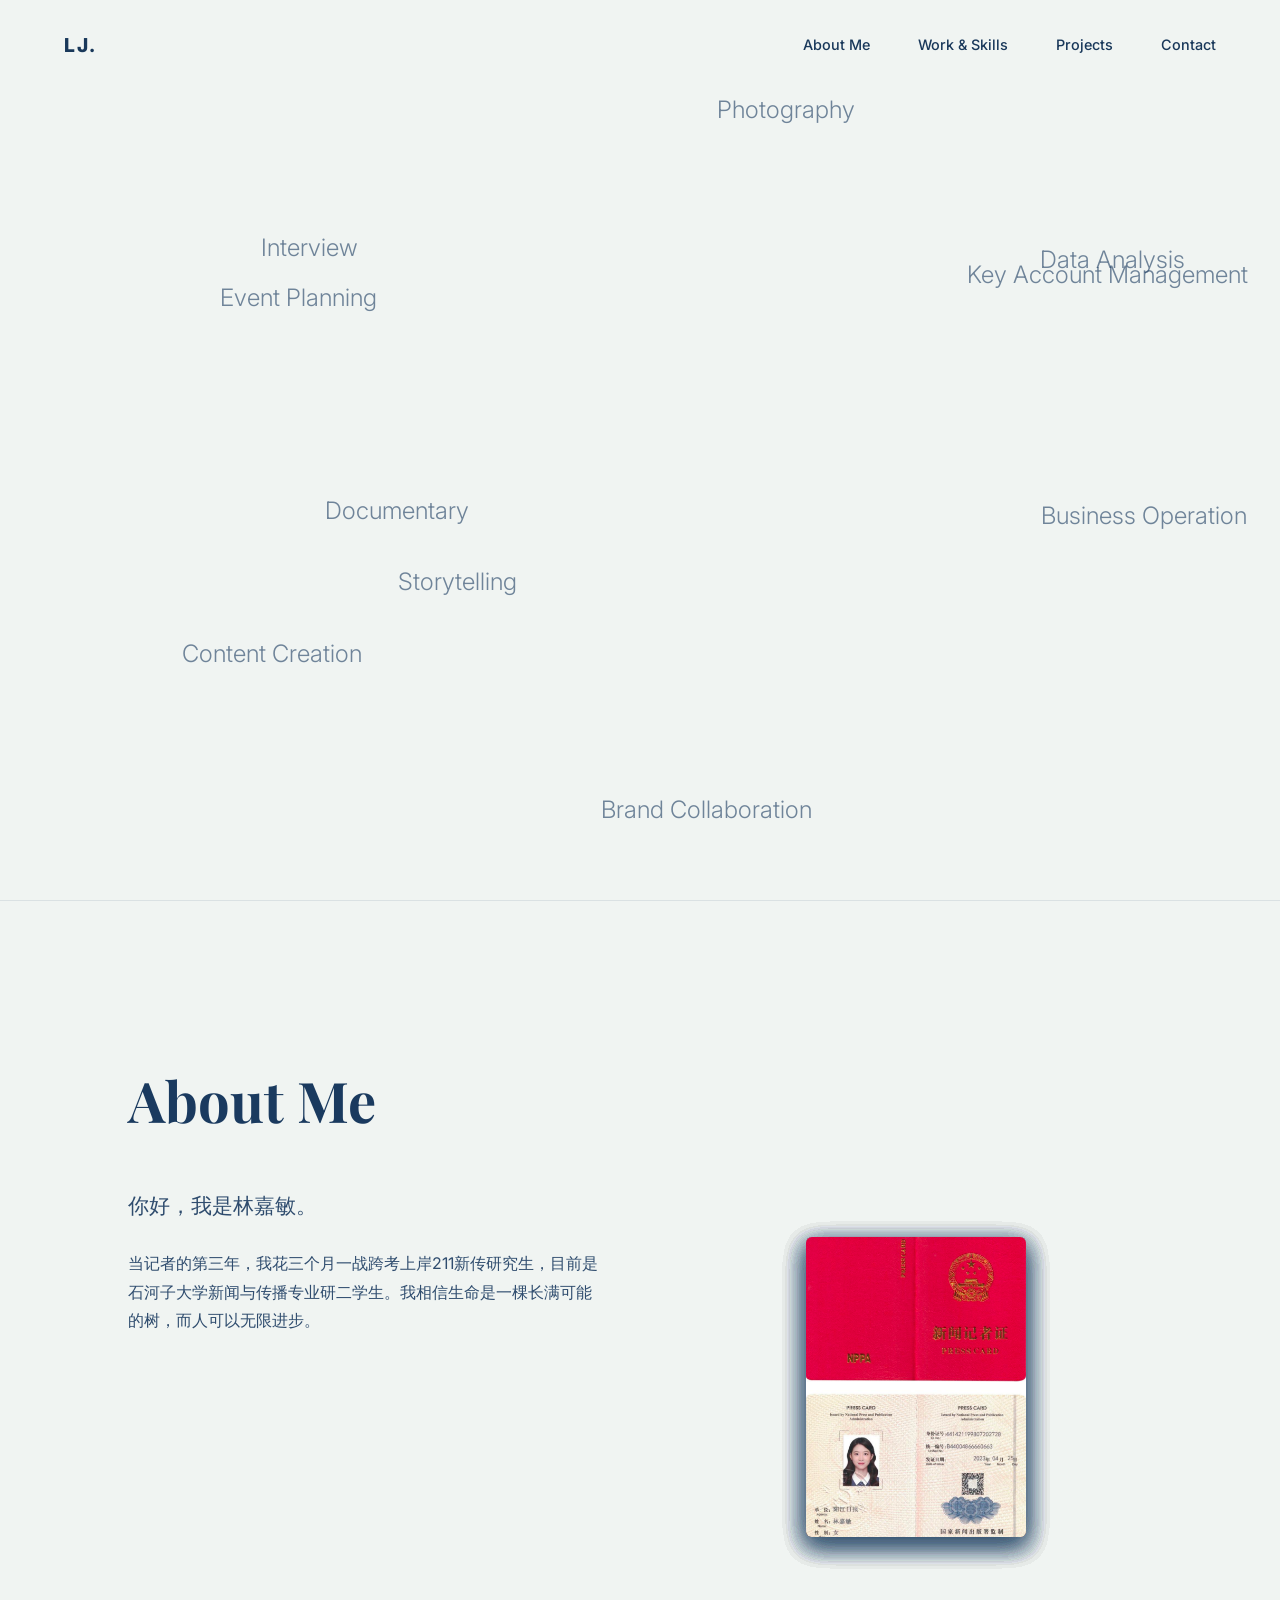
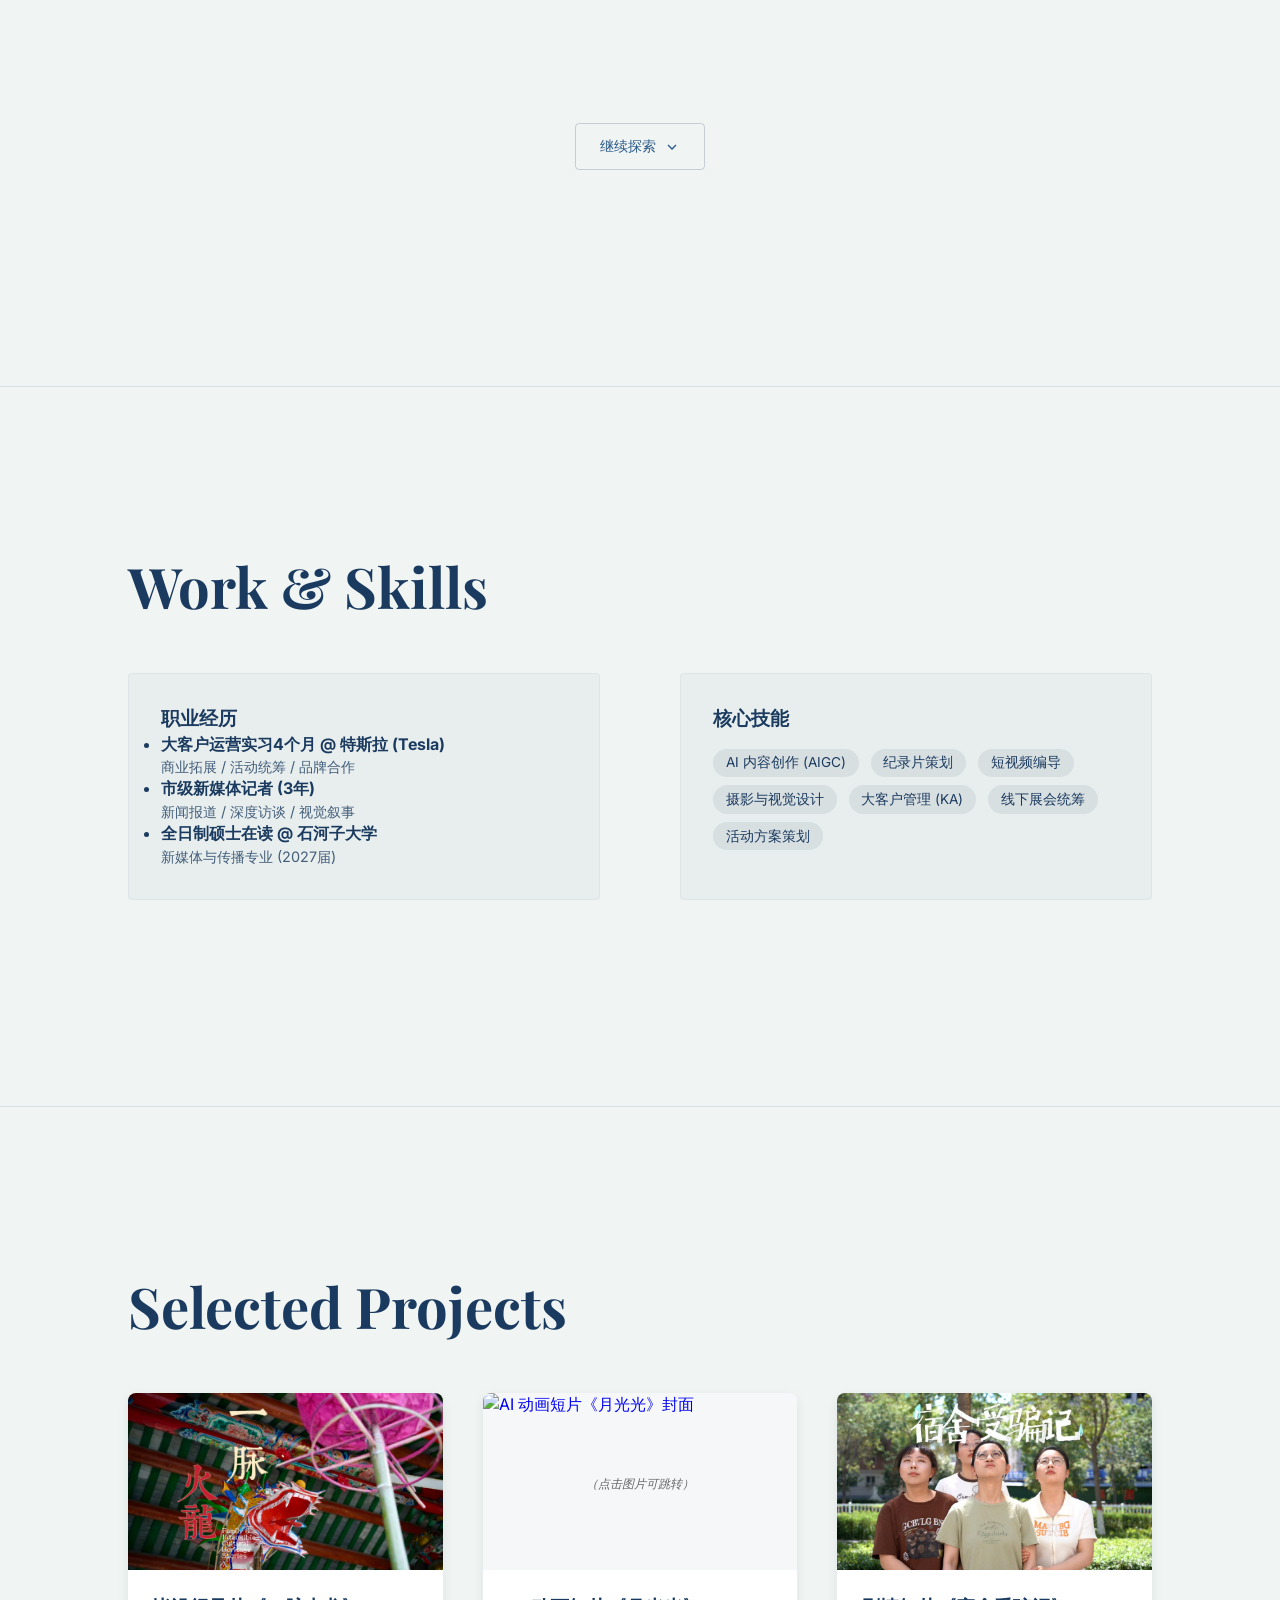
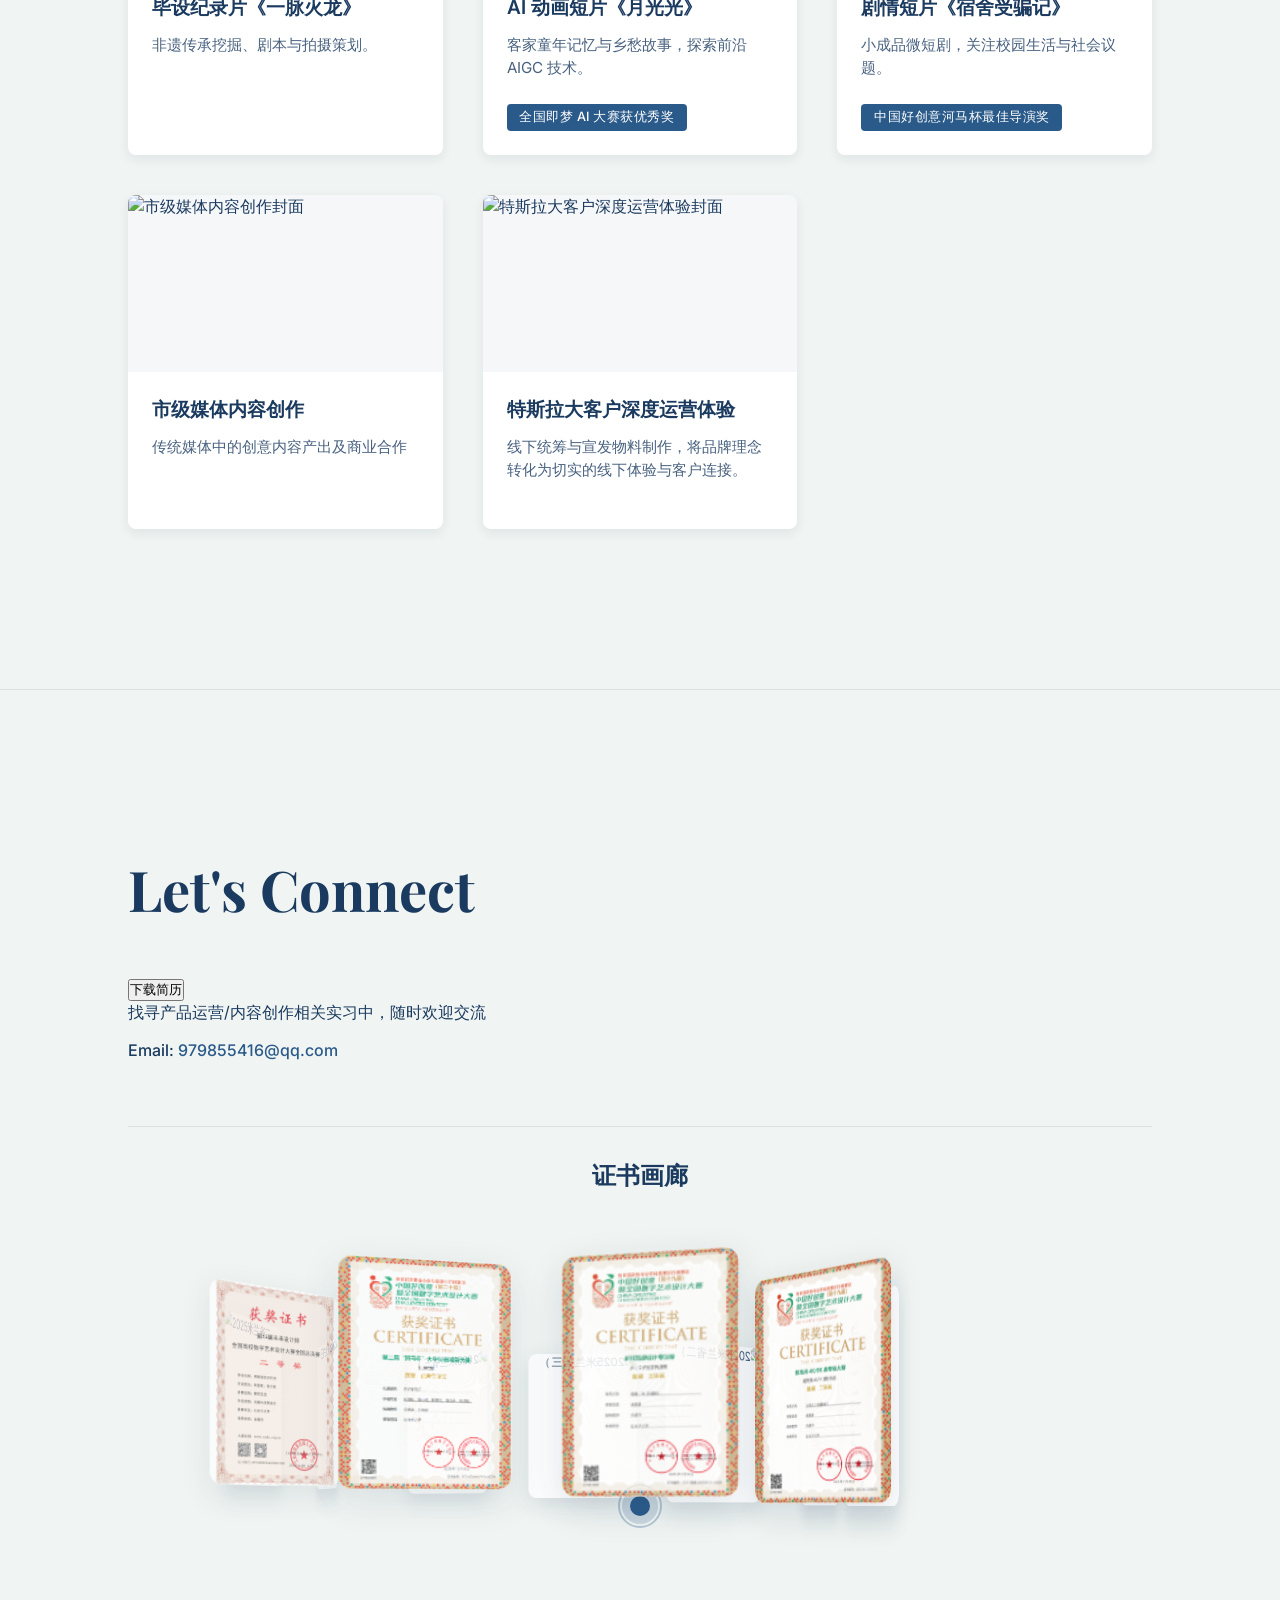
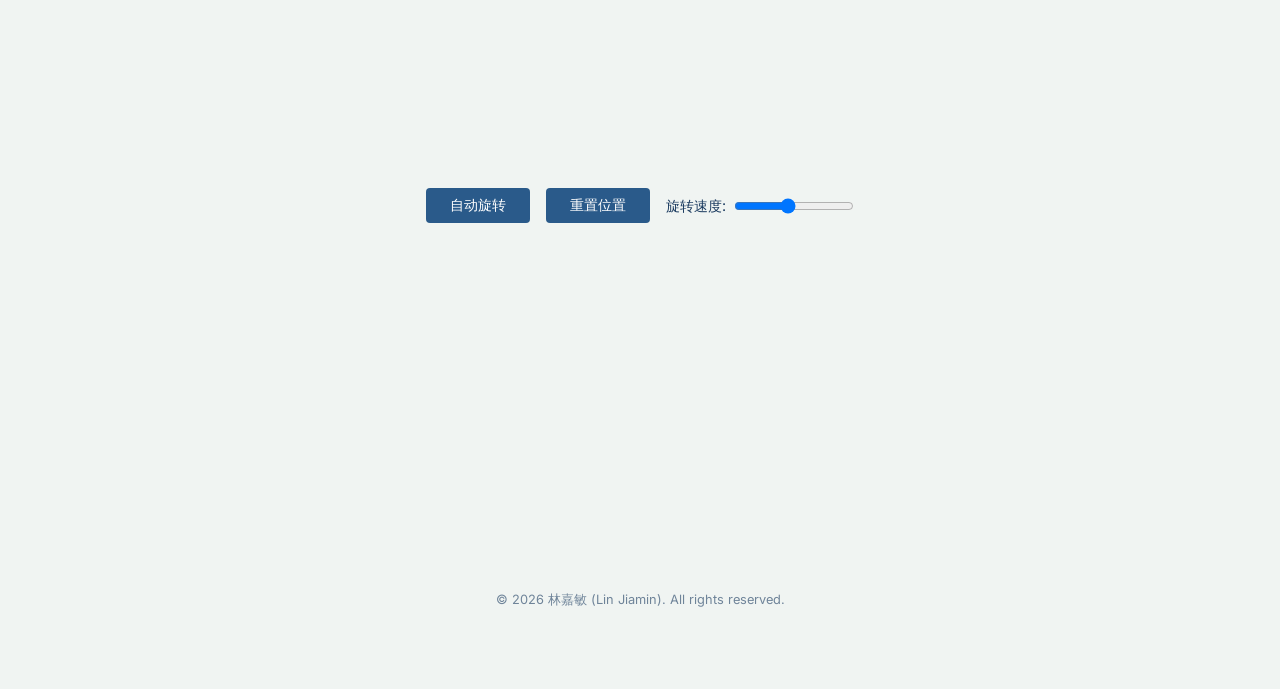
==== index.html @ 71baa971 "v1 c" ====
<!DOCTYPE html>
<html lang="zh-CN">
<head>
    <meta charset="UTF-8">
    <meta name="viewport" content="width=device-width, initial-scale=1.0">
    <title>林嘉敏 | 个人作品集</title>
    <link rel="preconnect" href="https://fonts.googleapis.com">
    <link rel="preconnect" href="https://fonts.gstatic.com" crossorigin>
    <link href="https://fonts.googleapis.com/css2?family=Inter:wght@300;500;800&family=Playfair+Display:ital,wght@0,700;1,700&display=swap" rel="stylesheet">
    <link rel="stylesheet" href="style.css">
    <!-- Tailwind CSS CDN -->
    <script src="https://cdn.tailwindcss.com"></script>
    <!-- Lucide Icons CDN -->
    <script src="https://unpkg.com/lucide@latest/dist/umd/lucide.js"></script>
    <script src="https://unpkg.com/ogl@0.0.77/dist/ogl.umd.js"></script>
    <style>
        /* Modal Styles */
        .modal {
            position: fixed;
            top: 0;
            left: 0;
            width: 100%;
            height: 100%;
            z-index: 2000;
            display: flex;
            align-items: center;
            justify-content: center;
            padding: 2rem;
            box-sizing: border-box;
            opacity: 0;
            visibility: hidden;
            transition: opacity 0.4s cubic-bezier(0.16, 1, 0.3, 1), visibility 0.4s;
            pointer-events: none;
        }

        .modal.active {
            opacity: 1;
            visibility: visible;
            pointer-events: auto;
        }

        .modal-overlay {
            position: absolute;
            top: 0;
            left: 0;
            width: 100%;
            height: 100%;
            background-color: rgba(0, 0, 0, 0);
            backdrop-filter: blur(0px);
            transition: background-color 0.4s cubic-bezier(0.16, 1, 0.3, 1), backdrop-filter 0.4s;
        }

        .modal.active .modal-overlay {
            background-color: rgba(0, 0, 0, 0.7);
            backdrop-filter: blur(4px);
        }

        .modal-content {
            position: relative;
            background-color: #f0f4f2;
            border-radius: 12px;
            max-width: 800px;
            width: 100%;
            max-height: 90vh;
            overflow-y: auto;
            padding: 40px;
            z-index: 2001;
            box-shadow: 0 20px 60px rgba(0, 0, 0, 0.3);
            border: 1px solid rgba(26, 58, 95, 0.1);
            transform: scale(0.95);
            opacity: 0;
            transition: transform 0.4s cubic-bezier(0.16, 1, 0.3, 1), opacity 0.3s;
            transition-delay: 0.1s;
        }

        .modal.active .modal-content {
            transform: scale(1);
            opacity: 1;
        }

        .modal-close {
            position: absolute;
            top: 1.5rem;
            right: 1.5rem;
            background: none;
            border: none;
            font-size: 2.5rem;
            color: #1a3a5f;
            cursor: pointer;
            z-index: 2002;
            width: 40px;
            height: 40px;
            display: flex;
            align-items: center;
            justify-content: center;
            border-radius: 50%;
            transition: background-color 0.2s;
        }

        .modal-close:hover {
            background-color: rgba(26, 58, 95, 0.1);
        }

        .modal-body {
            padding: 2rem;
            max-height: 75vh;
            overflow-y: auto;
        }

        /* Custom scrollbar for modal body */
        .modal-body::-webkit-scrollbar {
            width: 8px;
        }

        .modal-body::-webkit-scrollbar-track {
            background: rgba(26, 58, 95, 0.05);
            border-radius: 4px;
        }

        .modal-body::-webkit-scrollbar-thumb {
            background: rgba(26, 58, 95, 0.2);
            border-radius: 4px;
        }

        .modal-body::-webkit-scrollbar-thumb:hover {
            background: rgba(26, 58, 95, 0.3);
        }

        .modal-project-title {
            font-family: 'Playfair Display', serif;
            font-size: 2.5rem;
            margin-bottom: 1rem;
            color: #1a3a5f;
        }

        .modal-project-image {
            width: 100%;
            aspect-ratio: 16/9;
            border-radius: 8px;
            overflow: hidden;
            margin-bottom: 1.5rem;
            background: rgba(26, 58, 95, 0.03);
        }

        .modal-project-image img {
            width: 100%;
            height: 100%;
            object-fit: contain;
        }

        .modal-project-description {
            line-height: 1.8;
            color: #333;
            font-size: 1.1rem;
            margin-bottom: 1.5rem;
        }

        @media (max-width: 768px) {
            .modal {
                padding: 1rem;
            }

            .modal-content {
                max-width: 95%;
                max-height: 95vh;
            }

            .modal-body {
                padding: 1.5rem;
            }

            .modal-project-title {
                font-size: 2rem;
            }
        }

        /* Tesla Project Detail Styles */
        .modal-content .tesla-detail {
            font-family: 'Inter', sans-serif;
            color: #1a1a1a;
            line-height: 1.7;
        }

        .modal-content .tesla-detail .tesla-hero {
            text-align: center;
            margin-bottom: 3rem;
        }

        .modal-content .tesla-detail .tesla-hero h1 {
            font-family: 'Playfair Display', serif;
            font-size: 2.5rem;
            color: #1a3a5f;
            margin-bottom: 1rem;
        }

        .modal-content .tesla-detail .tesla-badge {
            display: inline-block;
            background: rgba(0, 136, 204, 0.1);
            color: #0088cc;
            padding: 0.5rem 1.2rem;
            border-radius: 20px;
            font-size: 0.9rem;
            font-weight: 600;
            margin-bottom: 2rem;
        }

        .modal-content .tesla-detail .tesla-intro {
            max-width: 800px;
            margin: 0 auto 3rem;
            font-size: 1.1rem;
            color: #666;
            border-left: 3px solid #0088cc;
            padding-left: 1.2rem;
            text-align: left;
        }

        .modal-content .tesla-detail section {
            margin-bottom: 3rem;
        }

        .modal-content .tesla-detail .section-title {
            font-family: 'Playfair Display', serif;
            font-size: 1.8rem;
            color: #1a3a5f;
            margin-bottom: 2rem;
            padding-bottom: 0.5rem;
            border-bottom: 1px solid rgba(26, 58, 95, 0.1);
        }

        .modal-content .tesla-detail .section-subtitle {
            font-size: 1.4rem;
            color: #0088cc;
            margin: 2rem 0 1rem;
            display: flex;
            align-items: center;
            gap: 0.5rem;
        }

        .modal-content .tesla-detail .section-subtitle::before {
            content: "•";
            color: #0088cc;
            font-size: 1.5rem;
        }

        .modal-content .tesla-detail .action-list {
            list-style: none;
            padding-left: 0;
        }

        .modal-content .tesla-detail .action-item {
            background: rgba(0, 136, 204, 0.05);
            padding: 1.2rem;
            border-radius: 8px;
            margin-bottom: 1.2rem;
            border-left: 4px solid #0088cc;
        }

        .modal-content .tesla-detail .action-title {
            font-weight: 600;
            color: #0088cc;
            margin-bottom: 0.5rem;
            font-size: 1.1rem;
        }

        .modal-content .tesla-detail .methodology-box {
            background: rgba(0, 136, 204, 0.08);
            padding: 1.2rem;
            border-radius: 8px;
            margin-top: 1rem;
            border: 1px solid rgba(0, 136, 204, 0.2);
        }

        .modal-content .tesla-detail .methodology-title {
            font-weight: 600;
            color: #0088cc;
            margin-bottom: 0.5rem;
        }

        .modal-content .tesla-detail .tesla-stats {
            display: grid;
            grid-template-columns: repeat(2, 1fr);
            gap: 1.5rem;
            margin-top: 1.5rem;
        }

        .modal-content .tesla-detail .stat-card {
            background: white;
            padding: 1.5rem;
            border-radius: 12px;
            text-align: center;
            box-shadow: 0 4px 12px rgba(0, 0, 0, 0.08);
            border: 1px solid rgba(0, 136, 204, 0.1);
        }

        .modal-content .tesla-detail .stat-value {
            font-size: 2.5rem;
            font-weight: bold;
            color: #0088cc;
            line-height: 1;
            margin-bottom: 0.5rem;
        }

        .modal-content .tesla-detail .stat-label {
            font-size: 0.95rem;
            color: #666;
        }

        .modal-content .tesla-detail .user-segment {
            display: grid;
            grid-template-columns: repeat(2, 1fr);
            gap: 1.2rem;
            margin-top: 1rem;
        }

        .modal-content .tesla-detail .segment-card {
            background: rgba(0, 136, 204, 0.05);
            padding: 1rem;
            border-radius: 8px;
            border: 1px solid rgba(0, 136, 204, 0.1);
        }

        .modal-content .tesla-detail .segment-title {
            font-weight: 600;
            color: #0088cc;
            margin-bottom: 0.5rem;
        }

        .modal-content .tesla-detail .tesla-vision {
            background: linear-gradient(135deg, rgba(0, 136, 204, 0.05) 0%, rgba(240, 247, 255, 0.8) 100%);
            padding: 2rem;
            border-radius: 16px;
            border: 1px solid rgba(0, 136, 204, 0.1);
        }

        .modal-content .tesla-detail .vision-grid {
            display: grid;
            grid-template-columns: repeat(3, 1fr);
            gap: 1.5rem;
            margin-top: 1.5rem;
        }

        .modal-content .tesla-detail .vision-item {
            background: white;
            padding: 1.5rem;
            border-radius: 12px;
            box-shadow: 0 4px 12px rgba(0, 0, 0, 0.05);
        }

        .modal-content .tesla-detail .vision-title {
            font-weight: 600;
            color: #0088cc;
            margin-bottom: 0.8rem;
            font-size: 1.1rem;
        }

        .modal-content .tesla-detail .image-placeholder {
            background: rgba(0, 136, 204, 0.05);
            border: 2px dashed rgba(0, 136, 204, 0.3);
            border-radius: 12px;
            padding: 2rem;
            text-align: center;
            color: #0088cc;
            margin: 2rem 0;
            min-height: 150px;
            display: flex;
            flex-direction: column;
            align-items: center;
            justify-content: center;
        }

        .modal-content .tesla-detail .placeholder-label {
            font-size: 0.9rem;
            margin-top: 0.8rem;
            font-style: italic;
            opacity: 0.8;
        }

        /* Tesla Detail Container Styles */
        .modal-content .tesla-detail-container {
            font-family: 'Inter', sans-serif;
        }

        .modal-content .tesla-detail-container p,
        .modal-content .tesla-detail-container li {
            font-size: 17px;
            line-height: 1.7;
            color: #333;
            margin-bottom: 1.2em;
        }

        .modal-content .tesla-detail-container h2 {
            font-size: 24px;
            font-weight: bold;
            margin-bottom: 20px;
        }

        .modal-content .tesla-detail-container h4 {
            font-size: 19px;
            font-weight: bold;
        }

        .modal-content .tesla-detail-container .detail-card {
            margin-bottom: 24px;
        }

        .modal-content .tesla-detail-container .stat-grid {
            margin-bottom: 30px;
        }

        /* Responsive adjustments */
        @media (max-width: 768px) {
            .modal-content .tesla-detail .tesla-hero h1 {
                font-size: 2rem;
            }

            .modal-content .tesla-detail .tesla-stats,
            .modal-content .tesla-detail .user-segment,
            .modal-content .tesla-detail .vision-grid {
                grid-template-columns: 1fr;
            }

            .modal-content .tesla-detail .stat-value {
                font-size: 2rem;
            }
        }

        /* Circular Gallery Styles */
        .circular-gallery-section {
            margin-top: 4rem;
            padding-top: 2rem;
            border-top: 1px solid rgba(26, 58, 95, 0.1);
        }

        .circular-gallery-container {
            position: relative;
            width: 100%;
            max-width: 800px;
            margin: 0 auto;
            padding: 2rem;
        }

        .circular-gallery {
            position: relative;
            width: 100%;
            height: 500px;
            perspective: 1200px;
            transform-style: preserve-3d;
            margin: 0 auto;
        }

        .gallery-item {
            position: absolute;
            top: 50%;
            left: 50%;
            width: 150px;
            height: 200px;
            margin-left: -75px;
            margin-top: -100px;
            transform-style: preserve-3d;
            transition: transform 0.5s cubic-bezier(0.16, 1, 0.3, 1);
            cursor: pointer;
        }

        .gallery-item:hover {
            z-index: 10;
        }

        .gallery-item-inner {
            position: relative;
            width: 100%;
            height: 100%;
            border-radius: 12px;
            overflow: hidden;
            box-shadow: 0 10px 30px rgba(26, 58, 95, 0.15);
            transition: all 0.3s ease;
            background: white;
        }

        .gallery-item:hover .gallery-item-inner {
            box-shadow: 0 15px 40px rgba(26, 58, 95, 0.25);
            transform: scale(1.05);
        }

        .gallery-item img {
            width: 100%;
            height: 100%;
            object-fit: cover;
            display: block;
        }

        .gallery-item-title {
            position: absolute;
            bottom: 0;
            left: 0;
            right: 0;
            background: rgba(26, 58, 95, 0.85);
            color: white;
            padding: 0.5rem;
            text-align: center;
            font-size: 0.9rem;
            transform: translateY(100%);
            transition: transform 0.3s ease;
            border-bottom-left-radius: 12px;
            border-bottom-right-radius: 12px;
        }

        .gallery-item:hover .gallery-item-title {
            transform: translateY(0);
        }

        .gallery-controls {
            display: flex;
            justify-content: center;
            align-items: center;
            gap: 1rem;
            margin: 2rem 0;
            flex-wrap: wrap;
        }

        .gallery-btn {
            background: var(--accent-color);
            color: white;
            border: none;
            padding: 0.5rem 1.5rem;
            border-radius: 4px;
            cursor: pointer;
            font-size: 0.9rem;
            transition: background-color 0.2s;
        }

        .gallery-btn:hover {
            background: #1a3a5f;
        }

        .speed-control {
            display: flex;
            align-items: center;
            gap: 0.5rem;
        }

        .speed-control label {
            font-size: 0.9rem;
            color: var(--text-color);
        }

        #speedSlider {
            width: 120px;
        }

        .gallery-hint {
            text-align: center;
            margin-top: 1rem;
            font-size: 0.9rem;
            color: rgba(26, 58, 95, 0.6);
        }

        /* Center indicator */
        .gallery-center {
            position: absolute;
            top: 50%;
            left: 50%;
            width: 20px;
            height: 20px;
            background: var(--accent-color);
            border-radius: 50%;
            transform: translate(-50%, -50%);
            z-index: 5;
            box-shadow: 0 0 0 8px rgba(42, 90, 138, 0.2);
        }

        .gallery-center::after {
            content: '';
            position: absolute;
            top: 50%;
            left: 50%;
            width: 40px;
            height: 40px;
            border: 2px solid rgba(42, 90, 138, 0.3);
            border-radius: 50%;
            transform: translate(-50%, -50%);
            animation: pulse 2s infinite;
        }

        @keyframes pulse {
            0% { transform: translate(-50%, -50%) scale(1); opacity: 1; }
            100% { transform: translate(-50%, -50%) scale(1.5); opacity: 0; }
        }

        /* Responsive */
        @media (max-width: 768px) {
            .circular-gallery {
                height: 400px;
            }

            .gallery-item {
                width: 120px;
                height: 160px;
                margin-left: -60px;
                margin-top: -80px;
            }

            .gallery-controls {
                flex-direction: column;
            }
        }
    </style>
</head>
<body>

    <nav>
        <div class="logo">LJ.</div>
        <div class="nav-links">
            <a href="#about">About Me</a>
            <a href="#work">Work & Skills</a>
            <a href="#projects">Projects</a>
            <a href="#contact">Contact</a>
        </div>
    </nav>

    <div class="hero" id="hero">
        <div class="trigger-zone" id="trigger"></div>
        <div class="center-content">
            <h1>林嘉敏 <br> <span style="font-size: 3rem; font-weight: 300;">Lin Jiamin</span></h1>
            <p>Content Creator & Business Operator</p>
        </div>
        <div id="keywords-container"></div>
    </div>

    <section id="about">
        <h2>About Me</h2>
        <div class="grid">
            <!-- Left Column: Text Content -->
            <div class="about-text-container">
                <div class="about-step about-step-1 active">
                    <p class="about-intro">
                        你好，我是林嘉敏。
                    </p>

                    <p class="about-highlight">
                        当记者的第三年，我花三个月一战跨考上岸211新传研究生，目前是石河子大学新闻与传播专业研二学生。<strong>我相信生命是一棵长满可能的树，而人可以无限进步。</strong>
                    </p>
                </div>

                <div class="about-step about-step-2">
                    <p class="about-intro">
                        职业轨迹：跨界探索
                    </p>
                    <p class="about-highlight">
                        <strong class="highlight">做内容？做运营？做产品？</strong><br><br>三年的新媒体记者生涯，我习惯了扛着相机拿着笔，穿梭在城市街头，用镜头和文字捕捉那些真实动人的瞬间。为了看得更远、更深，我选择攻读新闻传播研究生，在学术中沉淀思考。而在特斯拉的实习，则让我从感性的叙事中跳脱出来，尝试用理性的逻辑去拆解需求、驱动增长。<br><br>对我而言，无论是讲故事还是做商业落地，核心始终如一：去了解屏幕后那个真实的人。而<strong>好奇心与洞察力</strong>，是打开无数与此相关之门的钥匙。
                    </p>
                </div>

                <div class="about-step about-step-3">
                    <p class="about-intro">
                        未来愿景与个人探索
                    </p>

                    <p>
                        在未来的职业规划上，<strong>视频内容创作</strong>与<strong>产品运营</strong>是我非常向往的两个方向。我既希望能继续用镜头和创意打造优质的影像内容，也希望把做内容培养出的同理心，转化为驱动业务增长的运营策略。
                    </p>

                    <p>
                        工作之外，我热衷于影像创作与前沿技术的探索。我曾策划非遗纪录片《一脉火龙》，利用AI制作了客家乡愁动画短片《月光光》；也在无数夜晚中，<strong>沉浸vibecoding不能自拔，一步步跑通ai工作流，利用ai进行数据分析，创作小工具，为工作提效</strong>。
                    </p>

                    <p>
                        我相信，不管是死磕一支视频，还是打磨一个产品，核心都是用新颖的方式，<strong>为用户创造更优的体验</strong>。
                    </p>
                </div>
            </div>

            <!-- Right Column: Image Content -->
            <div class="about-image-container">
                <!-- Empty image steps to maintain CSS structure -->
                <div class="about-image-step about-image-step-1 active">
                    <!-- Shared gallery will be used for all steps -->
                </div>

                <div class="about-image-step about-image-step-2">
                    <!-- Shared gallery will be used for all steps -->
                </div>

                <div class="about-image-step about-image-step-3">
                    <!-- Shared gallery will be used for all steps -->
                </div>

                <!-- Shared gallery for all three steps -->
                <div class="gallery" id="shared-gallery">
                    <div class="card"><img src="Assets/gallery/step-1-01.jpg" alt="学术研究"></div>
                    <div class="card"><img src="Assets/gallery/step-1-02.jpg" alt="校园生活"></div>
                    <div class="card"><img src="Assets/gallery/step-1-03.png" alt="学习环境"></div>
                    <div class="card"><img src="Assets/gallery/step-1-04.jpg" alt="团队协作"></div>
                    <div class="card"><img src="Assets/gallery/step-1-05.jpg" alt="学术讨论"></div>
                    <div class="card"><img src="Assets/gallery/step-1-06.jpg" alt="项目展示"></div>
                    <div class="card"><img src="Assets/gallery/step-1-07.jpg" alt="实验研究"></div>
                    <div class="card"><img src="Assets/gallery/step-1-08.jpg" alt="资料查阅"></div>
                    <div class="card"><img src="Assets/gallery/step-1-09.jpg" alt="校园风景"></div>
                    <div class="card"><img src="Assets/gallery/step-1-10.jpg" alt="毕业典礼"></div>
                </div>
            </div>

            <!-- Button Area (Full width below the two columns) -->
            <div class="about-button-area">
                <div class="about-toggle-wrapper">
                    <button class="about-toggle-btn" id="about-toggle">
                        <span class="toggle-text">继续探索</span>
                        <svg class="toggle-icon" width="16" height="16" viewBox="0 0 24 24" fill="none" stroke="currentColor" stroke-width="2">
                            <path d="M6 9l6 6 6-6"/>
                        </svg>
                    </button>
                </div>
            </div>
        </div>
    </section>

    <section id="work">
        <h2>Work & Skills</h2>
        <div class="grid">
            <div class="content-box">
                <h3>职业经历</h3>
                <ul>
                    <li><strong>大客户运营实习4个月 @ 特斯拉 (Tesla)</strong><br><span style="font-size: 0.9rem; opacity: 0.8;">商业拓展 / 活动统筹 / 品牌合作</span></li>
                    <li><strong>市级新媒体记者 (3年)</strong><br><span style="font-size: 0.9rem; opacity: 0.8;">新闻报道 / 深度访谈 / 视觉叙事</span></li>
                    <li><strong>全日制硕士在读 @ 石河子大学</strong><br><span style="font-size: 0.9rem; opacity: 0.8;">新媒体与传播专业 (2027届)</span></li>
                </ul>
            </div>
            <div class="content-box">
                <h3>核心技能</h3>
                <div style="margin-top: 1rem;">
                    <span class="tag">AI 内容创作 (AIGC)</span>
                    <span class="tag">纪录片策划</span>
                    <span class="tag">短视频编导</span>
                    <span class="tag">摄影与视觉设计</span>
                    <span class="tag">大客户管理 (KA)</span>
                    <span class="tag">线下展会统筹</span>
                    <span class="tag">活动方案策划</span>
                </div>
            </div>
        </div>
    </section>

    <section id="projects">
        <h2>Selected Projects</h2>
        <div class="projects-grid">
            <!-- 影像创作类作品 -->
            <div class="project-card" data-id="project-1">
                <div class="project-cover">
                    <img src="Projects/project-1-documentary.JPG" alt="毕设纪录片《一脉火龙》封面" class="project-image">
                </div>
                <div class="project-content">
                    <h3>毕设纪录片《一脉火龙》</h3>
                    <p>非遗传承挖掘、剧本与拍摄策划。</p>
                    <div class="project-tags">
                        <!-- 此项目无获奖标签 -->
                    </div>
                </div>
            </div>

            <div class="project-card" data-id="project-2">
                <div class="project-cover">
                    <a href="https://jimeng.jianying.com/ai-tool/work-detail/7610810411935370546?workDetailType=ShowcaseVideo&itemType=210&isShared=1" target="_blank" rel="noopener noreferrer">
                        <img src="Projects/project-2-ai-animation.jpg" alt="AI 动画短片《月光光》封面" class="project-image">
                    </a>
                    <div class="image-hint" style="font-size: 12px; color: #666; text-align: center; margin-top: 6px; font-style: italic;">
                        （点击图片可跳转）
                    </div>
                </div>
                <div class="project-content">
                    <h3>AI 动画短片《月光光》</h3>
                    <p>客家童年记忆与乡愁故事，探索前沿 AIGC 技术。</p>
                    <div class="project-tags">
                        <span class="project-tag">全国即梦 AI 大赛获优秀奖</span>
                    </div>
                </div>
            </div>

            <div class="project-card" data-id="project-3">
                <div class="project-cover">
                    <a href="https://www.xinpianchang.com/a13394272?channel=copyLink&from=webShare" target="_blank" rel="noopener noreferrer">
                        <img src="Projects/project-3-dorm-scam.jpg" alt="剧情短片《宿舍受骗记》封面" class="project-image">
                    </a>
                    <div class="image-hint" style="font-size: 12px; color: #666; text-align: center; margin-top: 6px; font-style: italic;">
                        （点击图片可跳转）
                    </div>
                </div>
                <div class="project-content">
                    <h3>剧情短片《宿舍受骗记》</h3>
                    <p>小成品微短剧，关注校园生活与社会议题。</p>
                    <div class="project-tags">
                        <span class="project-tag">中国好创意河马杯最佳导演奖</span>
                    </div>
                </div>
            </div>

            <!-- 商业运营类作品 -->
            <div class="project-card" data-id="project-4">
                <div class="project-cover">
                    <img src="Projects/project-4-tesla-fleet.JPG" alt="市级媒体内容创作封面" class="project-image">
                </div>
                <div class="project-content">
                    <h3>市级媒体内容创作</h3>
                    <p>传统媒体中的创意内容产出及商业合作</p>
                    <div class="project-tags">
                        <!-- 此项目无获奖标签 -->
                    </div>
                </div>
            </div>

            <div class="project-card" data-id="project-5">
                <div class="project-cover">
                    <img src="Projects/project-5-tesla-operation.jpg.jpg" alt="特斯拉大客户深度运营体验封面" class="project-image">
                </div>
                <div class="project-content">
                    <h3>特斯拉大客户深度运营体验</h3>
                    <p>线下统筹与宣发物料制作，将品牌理念转化为切实的线下体验与客户连接。</p>
                    <div class="project-tags">
                        <!-- 此项目无获奖标签 -->
                    </div>
                </div>
            </div>
        </div>
    </section>


    <section id="contact">
        <div class="flex justify-between items-center mb-6">
            <h2>Let's Connect</h2>
            <button id="downloadResumeBtn" class="bg-[var(--accent-color)] text-white px-4 py-2 rounded-lg hover:scale-105 hover:bg-[#1a3a5f] transition-transform flex items-center gap-2">
                <i data-lucide="download" class="w-5 h-5"></i>
                下载简历
            </button>
        </div>
        <p>找寻产品运营/内容创作相关实习中，随时欢迎交流</p>
        <p style="margin-top: 1rem; font-weight: 500;">Email: <a href="mailto:979855416@qq.com" style="color: var(--accent-color); text-decoration: none;">979855416@qq.com</a></p>

        <!-- Circular Gallery -->
        <div class="circular-gallery-section" style="margin: 4rem 0;">
            <h3 style="text-align: center; margin-bottom: 2rem; font-size: 1.5rem; color: var(--text-color);">
                证书画廊
            </h3>

            <div class="circular-gallery-container">
                <div class="circular-gallery" id="circularGallery">
                    <!-- Gallery items will be added by JavaScript -->
                </div>

                <div class="gallery-controls">
                    <button class="gallery-btn" id="autoRotateBtn">自动旋转</button>
                    <button class="gallery-btn" id="resetBtn">重置位置</button>
                    <div class="speed-control">
                        <label for="speedSlider">旋转速度:</label>
                        <input type="range" id="speedSlider" min="1" max="10" value="5">
                    </div>
                </div>

                <div class="gallery-hint">

    </section>

    <!-- Project Modal -->
    <div id="projectModal" class="modal">
        <div class="modal-overlay"></div>
        <div class="modal-content">
            <button class="modal-close">&times;</button>
            <div class="modal-body">
                <!-- Content will be loaded here -->
            </div>
        </div>
    </div>

    <footer>
        &copy; 2026 林嘉敏 (Lin Jiamin). All rights reserved.
    </footer>

    <script src="script.js"></script>

    <script>
        // Project Modal Functionality
        document.addEventListener('DOMContentLoaded', function() {
            const modal = document.getElementById('projectModal');
            const modalClose = document.querySelector('.modal-close');
            const modalBody = document.querySelector('.modal-body');

            console.log('Modal elements loaded:', { modal, modalClose, modalBody });

            // Project data
            const projectData = {
                'project-1': {
                    title: '毕设纪录片《一脉火龙》',
                    image: 'Projects/project-1-documentary.JPG',
                    description: '非遗传承挖掘、剧本与拍摄策划。<br><br>扩展描述：这是一个关于非物质文化遗产传承的纪录片项目，深入挖掘火龙文化的起源与发展，通过实地调研和人物访谈，展现了非遗传承中个人与群体的矛盾及故事。项目正在进行，将独立完成从前期策划到后期制作的全流程。'
                },
                'project-2': {
                    title: 'AI 动画短片《月光光》',
                    image: 'Projects/project-2-ai-animation.jpg',
                    description: '客家童年记忆与乡愁故事，探索前沿 AIGC 技术。<br><br>扩展描述：使用AI生成技术创作的动画短片，融合了客家童谣与传统美学。项目探索了Stable Diffusion、Midjourney等AI工具在动画制作中的应用，实现了从文本到视觉的创造性转换。作品在全国即梦AI大赛中获优秀奖。'
                },
                'project-3': {
                    title: '剧情短片《宿舍受骗记》',
                    image: 'Projects/project-3-dorm-scam.jpg',
                    description: '小成品微短剧，关注校园生活与社会议题。<br><br>扩展描述：一部关注大学生防诈骗的剧情短片，通过ai获取灵感，以幽默讽刺的手法揭示校园诈骗的常见手段。该作品获得中国好创意河马杯最佳导演奖，在校园内引起广泛讨论。'
                },
                'project-4': {
                    title: '市级媒体内容创作',
                    image: 'Projects/project-4-tesla-fleet.JPG',
                    description: '传统媒体中的创意内容产出及商业合作。<br><br>扩展描述：在市级媒体机构担任新媒体记者期间，负责创意内容策划与制作。涵盖新闻报道、深度访谈、视觉叙事等多种形式，同时探索媒体与商业品牌的合作模式，实现内容价值最大化。',
                    type: 'media'
                },
                'project-5': {
                    title: '特斯拉大客户深度运营体验',
                    image: 'Projects/project-5-tesla-operation.jpg.jpg',
                    description: '线下统筹与宣发物料制作，将品牌理念转化为切实的线下体验与客户连接。',
                    type: 'tesla'
                }
            };

            // Function to open modal with project details
            function openModal(projectId) {
                console.log('Opening modal for:', projectId);
                const project = projectData[projectId];
                if (!project) {
                    console.error('Project not found:', projectId);
                    return;
                }

                // Create modal content
                let content;
                if (project.type === 'tesla') {
                    // Tesla project with professional UI framework
                    content = `
                        <h2 class="modal-project-title">${project.title}</h2>
                        <div class="modal-project-image">
                            <img src="${project.image}" alt="${project.title}">
                        </div>
                        <div class="tesla-detail-container">

                            <h2 style="color: #1a1a1a; margin-bottom: 20px; font-size: 24px; font-weight: bold;">特斯拉大客户深度体验运营复盘</h2>
                            <div class="stat-grid" style="display: grid; grid-template-columns: repeat(3, 1fr); gap: 15px; margin-bottom: 30px;">
                                <div style="background: #fff; border: 1px solid #e1e8f0; padding: 15px; border-radius: 10px; text-align: center;">
                                    <div style="color: #0088cc; font-size: 1.5rem; font-weight: bold;">20+</div>
                                    <div style="color: #666; font-size: 1rem;">单月策划场次</div>
                                </div>
                                <div style="background: #fff; border: 1px solid #e1e8f0; padding: 15px; border-radius: 10px; text-align: center;">
                                    <div style="color: #0088cc; font-size: 1.5rem; font-weight: bold;">-10%</div>
                                    <div style="color: #666; font-size: 1rem;">预算成本优化</div>
                                </div>
                                <div style="background: #fff; border: 1px solid #e1e8f0; padding: 15px; border-radius: 10px; text-align: center;">
                                    <div style="color: #0088cc; font-size: 1.5rem; font-weight: bold;">+15%</div>
                                    <div style="color: #666; font-size: 1rem;">留资环比提升</div>
                                </div>
                            </div>

                            <section class="detail-card" style="background: #fff; border: 1px solid #e1e8f0; padding: 20px; border-radius: 12px; margin-bottom: 24px;">
                                <h4 style="color: #0088cc; margin-top: 0; font-size: 19px; font-weight: bold;"><i class="fas fa-bullseye"></i> 数据驱动：试驾方案的精细化与提效</h4>
                                <p style="font-size: 17px; color: #333; line-height: 1.7;">
                                <strong>数据复盘与需求拆解</strong>：通过复盘前期活动的参与意向数据，发现"一刀切"的试驾流程导致高净值客户沟通成本过高，而普通员工的关注点未被精准覆盖，造成了资源和时间的浪费。<br><br>

                                <strong>实际动作</strong>：基于数据反馈，将试驾会流程进行分层设计。针对大规模定向试驾，根据不同员工的差异化偏好，预设不同的体验模块。<br><br>

                                <strong>产品思维：分层提效。将精力花在刀刃上</strong>：
                                </p>

                                <div style="display: grid; grid-template-columns: repeat(2, 1fr); gap: 20px; margin: 20px 0;">
                                    <div style="background: #f0f7ff; border-left: 4px solid #0088cc; padding: 15px; border-radius: 8px;">
                                        <strong style="color: #0066cc; font-size: 17px;">高意向</strong><br>
                                        <div style="font-size: 17px; color: #333; line-height: 1.7; margin-top: 8px;">
                                            • 精确识别兴趣点，按不同销售擅长分配客户<br>
                                            • 数据证明：这种精准对接能显著提升销售kpi
                                        </div>
                                    </div>
                                    <div style="background: #f0f7ff; border-left: 4px solid #006699; padding: 15px; border-radius: 8px;">
                                        <strong style="color: #0066cc; font-size: 17px;">兴趣层</strong><br>
                                        <div style="font-size: 17px; color: #333; line-height: 1.7; margin-top: 8px;">
                                            • 集中解答用车成本、补能效率等高频痛点<br>
                                            • 多互动引起兴趣，并在互动中植入企业文化，扩大传播与提升现场咨询效率
                                        </div>
                                    </div>
                                </div>

                                <p style="font-size: 17px; color: #333; line-height: 1.7;">
                                <strong>实战产出</strong>：通过这套数据驱动的个性化方案，减少了无效物料和人力的投入。在在预算降低 10% 的前提下，实现了留资量环比 15% 的提升，让单场活动的投入产出比（ROI）达到最大化 。
                                </p>

                                <div style="text-align: center; margin: 20px 0; padding: 15px; background: #f8fbff; border-radius: 8px; border: 1px solid #e1e8f0;">
                                    <div style="color: #0066cc; font-size: 22px; font-weight: bold; margin-bottom: 5px;">预算降低 <span style="color: #0088cc;">10%</span> • 留资提升 <span style="color: #0088cc;">15%</span></div>
                                    <div style="font-size: 16px; color: #666;">让单场活动的<strong>投入产出比（ROI）</strong>达到最大化</div>
                                </div>
                            </section>

                            <section class="detail-card" style="background: #fff; border: 1px solid #e1e8f0; padding: 20px; border-radius: 12px; margin-bottom: 16px; height: auto;">
                                <h4 style="color: #0088cc; margin-top: 0; font-size: 19px; font-weight: bold;"><i class="fas fa-network-wired"></i> 资源统筹与跨部门协同</h4>
                                <p style="font-size: 17px; color: #333; line-height: 1.7; margin-bottom: 0;">全权负责从场地洽谈、供应商管理到物料采买全流程。在高压环境下，保持单月策划执行 <strong>20+ 场</strong>活动。<br><br>
                                <strong>向上对接经理汇报，横向调配销售资源，向下管控供应商</strong>。<br><br>
                                在特斯拉极简的人力架构下，确保项目高频且零差错闭环。</p>

                                <div style="margin-top: 10px; text-align: center;">
                                    <div style="width: 100%; height: auto; border-radius: 6px; overflow: hidden; box-shadow: 0 4px 12px rgba(0, 0, 0, 0.1);">
                                        <img src="Projects/project-5-tesla-team.jpg" alt="特斯拉团队协作与活动执行"
                                             style="width: 100%; height: auto; display: block;">
                                    </div>
                                    <div style="color: #94a3b8; font-size: 12px; margin-top: 4px; font-style: italic;">
                                        特斯拉大客户试驾会活动现场执行与团队协作
                            </section>
                            <div style="background: #f0f7ff; padding: 25px; border-radius: 12px; border-left: 4px solid #0088cc;">
                                <h4 style="margin-top: 0; color: #0088cc; font-size: 19px; font-weight: bold;">🚀 能源体系价值观重塑</h4>
                                <p style="font-size: 17px; color: #333; line-height: 1.7; font-style: italic;">
                                <strong>从"造车"到"能源架构"</strong>：理解了 Powerwall、储能超级工厂、AI自动驾驶构成的闭环能源生态。<br><br>
                                <strong>第一性原理的冲击</strong>：意识到特斯拉不仅仅是在卖车，而是在推行"可持续能源转型"的确定性未来。<br><br>
                                <strong>思维变迁</strong>：跳出业务琐碎，学会从商业生态高度反思。在互联网时代，没有硬广支撑的深度试驾，本身就是最高效的<strong>精准传播</strong>。
                                </p>
                            </div>
                        </div>
                    `;
                } else if (project.type === 'media') {
                    // Media project with detailed content
                    content = `
                        <h2 class="modal-project-title">${project.title}</h2>
                        <div class="modal-project-image">
                            <img src="${project.image}" alt="${project.title}">
                        </div>
                        <div class="tesla-detail-container">

                            <h2 style="color: #1a1a1a; margin-bottom: 20px; font-size: 24px; font-weight: bold;">市级媒体内容创作（阳江日报社）</h2>
                            <div class="stat-grid" style="display: grid; grid-template-columns: repeat(3, 1fr); gap: 15px; margin-bottom: 30px;">
                                <div style="background: #fff; border: 1px solid #e1e8f0; padding: 15px; border-radius: 10px; text-align: center;">
                                    <div style="color: #0088cc; font-size: 1.5rem; font-weight: bold;">20w+</div>
                                    <div style="color: #666; font-size: 1rem;">单篇最高阅读量</div>
                                </div>
                                <div style="background: #fff; border: 1px solid #e1e8f0; padding: 15px; border-radius: 10px; text-align: center;">
                                    <div style="color: #0088cc; font-size: 1.5rem; font-weight: bold;">5k</div>
                                    <div style="color: #666; font-size: 1rem;">最高点赞</div>
                                </div>
                                <div style="background: #fff; border: 1px solid #e1e8f0; padding: 15px; border-radius: 10px; text-align: center;">
                                    <div style="color: #0088cc; font-size: 1.5rem; font-weight: bold;">10+</div>
                                    <div style="color: #666; font-size: 1rem;">视频深度专题</div>
                                </div>
                            </div>

<h4 style="color: #0088cc; margin-top: 0; font-size: 19px; font-weight: bold;">核心概述</h4>
<p style="font-size: 17px; color: #333; line-height: 1.6; margin: 0.5em 0;">在市级媒体机构担任新媒体记者期间，深耕融媒体内容采、编、发全链路。通过新闻报道与视觉叙事双驱动，不仅完成了多项高传播量的政务宣传，更成功探索了地市级媒体与商业品牌的深度合作模式。</p>

                            <section class="detail-card" style="background: #fff; border: 1px solid #e1e8f0; padding: 20px; border-radius: 12px; margin-bottom: 24px;">
                                <h4 style="color: #0088cc; margin-top: 0; font-size: 19px; font-weight: bold;">🎨 媒体作品展示 </h4>

                                <!-- 视觉快讯 · 纪实摄影 -->
                                <div style="margin: 60px 0 30px; display: flex; align-items: center; justify-content: space-between; border-left: 6px solid #2980b9; padding-left: 15px;">
                                    <h2 style="margin: 0; font-size: 26px; color: #1e293b;">视觉快讯 · 纪实摄影</h2>
                                    <span style="background: #2980b9; color: white; padding: 4px 15px; border-radius: 4px; font-size: 14px;">摄影作品</span>
                                </div>
                                <div style="display: grid; grid-template-columns: repeat(3, 1fr); gap: 25px; margin-bottom: 60px;">
                                    <div style="background: #fff; border-radius: 4px; overflow: hidden; box-shadow: 0 4px 15px rgba(0,0,0,0.1); aspect-ratio: 652/1074;">
                                        <img src="media/纪实摄影作品1.png" alt="纪实摄影作品1" style="width: 100%; height: 100%; object-fit: contain;">
                                    </div>
                                    <div style="background: #fff; border-radius: 4px; overflow: hidden; box-shadow: 0 4px 15px rgba(0,0,0,0.1); aspect-ratio: 960/1214;">
                                        <img src="media/纪实摄影作品2.jpg" alt="纪实摄影作品2" style="width: 100%; height: 100%; object-fit: contain;">
                                    </div>
                                    <div style="background: #fff; border-radius: 4px; overflow: hidden; box-shadow: 0 4px 15px rgba(0,0,0,0.1); aspect-ratio: 662/1074;">
                                        <img src="media/纪实摄影作品3.png" alt="纪实摄影作品3" style="width: 100%; height: 100%; object-fit: contain;">
                                    </div>
                                </div>

                                <!-- 视听现场 · 视频号精品 -->
                                <div style="margin: 60px 0 30px; display: flex; align-items: center; justify-content: space-between; border-left: 6px solid #2980b9; padding-left: 15px;">
                                    <h2 style="margin: 0; font-size: 26px; color: #1e293b;">视听现场 · 视频号精品</h2>
                                    <span style="background: #2980b9; color: white; padding: 4px 15px; border-radius: 4px; font-size: 14px;">竖向滑动查看</span>
                                </div>
                                <div style="display: grid; grid-template-columns: 1.5fr 1fr; gap: 30px; margin-bottom: 80px; align-items: stretch;">
                                    <!-- 左侧：两个大竖图 -->
                                    <div style="display: grid; grid-template-columns: 1fr 1fr; gap: 20px;">
                                        <div style="background: #fff; border-radius: 4px; overflow: hidden; box-shadow: 0 4px 15px rgba(0,0,0,0.1); aspect-ratio: 722/1286;">
                                            <img src="media/视频号竖图1.png" alt="视频号竖图1" style="width: 100%; height: 100%; object-fit: contain;">
                                        </div>
                                        <div style="background: #fff; border-radius: 4px; overflow: hidden; box-shadow: 0 4px 15px rgba(0,0,0,0.1); aspect-ratio: 704/1290;">
                                            <img src="media/视频号竖图2.png" alt="视频号竖图2" style="width: 100%; height: 100%; object-fit: contain;">
                                        </div>
                                    </div>
                                    <!-- 右侧：竖向滑动区域 -->
                                    <div style="position: relative; height: 100%;">
                                        <div style="position: absolute; top: 0; left: 0; right: 0; bottom: 0; display: flex; flex-direction: column; gap: 12px; overflow-y: auto; padding-right: 8px;">
                                            <div style="background: #fff; border-radius: 4px; overflow: hidden; box-shadow: 0 4px 15px rgba(0,0,0,0.1); aspect-ratio: 860/266; flex-shrink: 0;">
                                                <img src="media/视频号横图1.png" alt="视频号横图1" style="width: 100%; height: 100%; object-fit: contain;">
                                            </div>
                                            <div style="background: #fff; border-radius: 4px; overflow: hidden; box-shadow: 0 4px 15px rgba(0,0,0,0.1); aspect-ratio: 874/230; flex-shrink: 0;">
                                                <img src="media/视频号横图2.png" alt="视频号横图2" style="width: 100%; height: 100%; object-fit: contain;">
                                            </div>
                                            <div style="background: #fff; border-radius: 4px; overflow: hidden; box-shadow: 0 4px 15px rgba(0,0,0,0.1); aspect-ratio: 16/9; flex-shrink: 0;">
                                                <img src="media/视频号横图3.png" alt="视频号横图3" style="width: 100%; height: 100%; object-fit: contain;">
                                            </div>
                                            <div style="background: #fff; border-radius: 4px; overflow: hidden; box-shadow: 0 4px 15px rgba(0,0,0,0.1); aspect-ratio: 16/9; flex-shrink: 0;">
                                                <img src="media/视频号横图4.png" alt="视频号横图4" style="width: 100%; height: 100%; object-fit: contain;">
                                            </div>
                                            <div style="background: #fff; border-radius: 4px; overflow: hidden; box-shadow: 0 4px 15px rgba(0,0,0,0.1); aspect-ratio: 16/9; flex-shrink: 0;">
                                                <img src="media/视频号横图5.png" alt="视频号横图5" style="width: 100%; height: 100%; object-fit: contain;">
                                            </div>
                                        </div>
                                    </div>
                                </div>

                                <!-- 采编深度 · 纸媒与专题 -->
                                <div style="margin: 60px 0 30px; display: flex; align-items: center; justify-content: space-between; border-left: 6px solid #2980b9; padding-left: 15px;">
                                    <h2 style="margin: 0; font-size: 26px; color: #1e293b;">采编深度 · 纸媒与专题</h2>
                                    <span style="background: #2980b9; color: white; padding: 4px 15px; border-radius: 4px; font-size: 14px;">采编作品</span>
                                </div>
                                <div style="display: grid; grid-template-columns: repeat(4, 1fr); gap: 20px;">
                                    <div style="background: #fff; border-radius: 4px; overflow: hidden; box-shadow: 0 4px 15px rgba(0,0,0,0.1); aspect-ratio: 3/4;">
                                        <img src="media/纸媒作品1.PNG" alt="纸媒作品1" style="width: 100%; height: 100%; object-fit: contain;">
                                    </div>
                                    <div style="background: #fff; border-radius: 4px; overflow: hidden; box-shadow: 0 4px 15px rgba(0,0,0,0.1); aspect-ratio: 3/4;">
                                        <img src="media/纸媒作品2.PNG" alt="纸媒作品2" style="width: 100%; height: 100%; object-fit: contain;">
                                    </div>
                                    <div style="background: #fff; border-radius: 4px; overflow: hidden; box-shadow: 0 4px 15px rgba(0,0,0,0.1); aspect-ratio: 3/4;">
                                        <img src="media/纸媒作品3.png" alt="纸媒作品3" style="width: 100%; height: 100%; object-fit: contain;">
                                    </div>
                                    <div style="background: #fff; border-radius: 4px; overflow: hidden; box-shadow: 0 4px 15px rgba(0,0,0,0.1); aspect-ratio: 3/4;">
                                        <img src="media/纸媒作品4.png" alt="纸媒作品4" style="width: 100%; height: 100%; object-fit: contain;">
                                    </div>
                                </div>

                            </section>

                            <div class="two-column-layout" style="display: grid; grid-template-columns: repeat(auto-fit, minmax(300px, 1fr)); gap: 24px; margin-bottom: 24px;">

                                <!-- 左侧：垂直行业访谈 -->
                                <div class="project-card-modern" style="background: #fff; border: 1px solid #e1e8f0; border-radius: 12px; overflow: hidden; box-shadow: 0 4px 12px rgba(0, 0, 0, 0.05);">
                                    <div class="card-header" style="background: linear-gradient(135deg, #0088cc, #006699); padding: 16px; color: white;">
                                        <h4 style="margin: 0; font-size: 18px; font-weight: bold;">1. 垂直行业访谈：构建人物弧光</h4>
                                    </div>
                                    <div class="card-body" style="padding: 20px;">
                                        <div class="highlight-section" style="margin-bottom: 20px;">
                                            <div class="section-title" style="display: flex; align-items: center; margin-bottom: 8px;">
                                                <span style="display: inline-block; width: 8px; height: 8px; background: #0088cc; border-radius: 50%; margin-right: 8px;"></span>
                                                <h5 style="color: #0088cc; margin: 0; font-size: 16px; font-weight: 600;">作品亮点</h5>
                                            </div>
                                            <p style="font-size: 15px; color: #333; line-height: 1.6; margin: 0;">
                                                独立撰写并执行《最美科技工作者》系列专题视频文案（卢昌阜、朱峰华等专家访谈）。
                                            </p>
                                        </div>

                                        <div class="detail-section">
                                            <div class="section-title" style="display: flex; align-items: center; margin-bottom: 8px;">
                                                <span style="display: inline-block; width: 8px; height: 8px; background: #0088cc; border-radius: 50%; margin-right: 8px;"></span>
                                                <h5 style="color: #0088cc; margin: 0; font-size: 16px; font-weight: 600;">细化内容</h5>
                                            </div>
                                            <p style="font-size: 15px; color: #333; line-height: 1.6; margin: 0;">
                                                <strong>脚本逻辑</strong>：通过"研发困境-实验场景-社会影响"的强逻辑叙事，将晦涩的科技内容转化为生动的视觉影像。
                                            </p>
                                        </div>
                                    </div>
                                </div>

                                <!-- 右侧：商业品牌赋能 -->
                                <div class="project-card-modern" style="background: #fff; border: 1px solid #e1e8f0; border-radius: 12px; overflow: hidden; box-shadow: 0 4px 12px rgba(0, 0, 0, 0.05);">
                                    <div class="card-header" style="background: linear-gradient(135deg, #006699, #0088cc); padding: 16px; color: white;">
                                        <h4 style="margin: 0; font-size: 18px; font-weight: bold;">2. 商业品牌赋能：内容价值与经营转化</h4>
                                    </div>
                                    <div class="card-body" style="padding: 20px;">
                                        <div class="highlight-section" style="margin-bottom: 20px;">
                                            <div class="section-title" style="display: flex; align-items: center; margin-bottom: 8px;">
                                                <span style="display: inline-block; width: 8px; height: 8px; background: #0088cc; border-radius: 50%; margin-right: 8px;"></span>
                                                <h5 style="color: #0088cc; margin: 0; font-size: 16px; font-weight: 600;">经营亮点</h5>
                                            </div>
                                            <p style="font-size: 15px; color: #333; line-height: 1.6; margin: 0;">
                                                2024年阳江市邮储银行宣传项目、地方特产宣传。
                                            </p>
                                        </div>

                                        <div class="detail-section">
                                            <div class="section-title" style="display: flex; align-items: center; margin-bottom: 8px;">
                                                <span style="display: inline-block; width: 8px; height: 8px; background: #0088cc; border-radius: 50%; margin-right: 8px;"></span>
                                                <h5 style="color: #0088cc; margin: 0; font-size: 16px; font-weight: 600;">细化内容</h5>
                                            </div>
                                            <p style="font-size: 15px; color: #333; line-height: 1.6; margin: 0;">
                                                <strong>政商宣传策划</strong>：深度参与报社经营部项目，将邮储银行等品牌诉求深度融入民生故事，连续输出高质量视频报道，获合作方高度认可。
                                            </p>
                                        </div>
                                    </div>
                                </div>
                            </div>

                            <div style="background: #f0f7ff; padding: 25px; border-radius: 12px; border-left: 4px solid #0088cc; margin-top: 24px;">
                                <h4 style="margin-top: 0; color: #0088cc; font-size: 19px; font-weight: bold;">🎯 媒体融合的核心价值</h4>
                                <p style="font-size: 17px; color: #333; line-height: 1.7; font-style: italic;">
                                    <strong>从"新闻报道"到"视觉叙事"</strong>：在传统媒体转型的浪潮中，探索融媒体内容的全链路生产，实现新闻价值与传播效果的双重提升。<br><br>
                                    <strong>从"内容创作"到"商业赋能"</strong>：突破媒体单纯的内容生产角色，将品牌诉求与民生故事深度融合，实现内容价值向商业价值的有效转化。<br><br>
                                    <strong>思维升级</strong>：在媒体融合的实践中，不仅掌握了现代传播技术，更培养了将复杂信息转化为生动视觉叙事的能力，为未来的内容创作与商业运营奠定坚实基础。
                                </p>
                            </div>
                        </div>
                    `;
                } else {
                    // Default project layout
                    content = `
                        <h2 class="modal-project-title">${project.title}</h2>
                        <div class="modal-project-image">
                            ${projectId === 'project-2' || projectId === 'project-3' ?
                                projectId === 'project-2' ?
                                    `<a href="https://jimeng.jianying.com/ai-tool/work-detail/7610810411935370546?workDetailType=ShowcaseVideo&itemType=210&isShared=1" target="_blank" rel="noopener noreferrer">
                                        <img src="${project.image}" alt="${project.title}">
                                    </a>
                                    <div class="image-hint" style="font-size: 12px; color: #666; text-align: center; margin-top: 8px; font-style: italic;">
                                        （点击图片可跳转）
                                    </div>` :
                                    `<a href="https://www.xinpianchang.com/a13394272?channel=copyLink&from=webShare" target="_blank" rel="noopener noreferrer">
                                        <img src="${project.image}" alt="${project.title}">
                                    </a>
                                    <div class="image-hint" style="font-size: 12px; color: #666; text-align: center; margin-top: 8px; font-style: italic;">
                                        （点击图片可跳转）
                                    </div>`
                                :
                                `<img src="${project.image}" alt="${project.title}">`
                            }
                        </div>
                        <div class="modal-project-description">
                            ${project.description}
                        </div>
                    `;
                }

                modalBody.innerHTML = content;
                modal.classList.add('active');
                document.body.style.overflow = 'hidden';

                console.log('Modal opened successfully');
            }

            // Function to close modal
            function closeModal() {
                modal.classList.remove('active');
                document.body.style.overflow = '';
                console.log('Modal closed');
            }

            // Add click event listeners to project cards
            const projectCards = document.querySelectorAll('.project-card');
            console.log('Found project cards:', projectCards.length);

            projectCards.forEach(card => {
                card.addEventListener('click', (e) => {
                    // Don't open modal if clicking on links inside the card
                    if (e.target.tagName === 'A' || e.target.closest('a')) {
                        return;
                    }

                    const projectId = card.dataset.id;
                    console.log('Card clicked, projectId:', projectId);

                    if (projectId) {
                        openModal(projectId);
                    } else {
                        console.warn('No data-id found on card');
                    }
                });
            });

            // Close modal events
            if (modalClose) {
                modalClose.addEventListener('click', closeModal);
            } else {
                console.error('Close button not found');
            }

            modal.addEventListener('click', (e) => {
                if (e.target === modal || e.target.classList.contains('modal-overlay')) {
                    closeModal();
                }
            });

            // Close modal with Escape key
            document.addEventListener('keydown', (e) => {
                if (e.key === 'Escape' && modal.classList.contains('active')) {
                    closeModal();
                }
            });

            console.log('Modal functionality initialized');
        });
    </script>

    <script>
        // Certificates Gallery using OGL
        document.addEventListener('DOMContentLoaded', function() {
            const certificatesGallery = document.getElementById('certificatesGallery');
            if (!certificatesGallery) return;

            // Get OGL classes from global namespace
            const OGL = window.OGL || {};
            const Camera = OGL.Camera || window.Camera;
            const Mesh = OGL.Mesh || window.Mesh;
            const Plane = OGL.Plane || window.Plane;
            const Program = OGL.Program || window.Program;
            const Renderer = OGL.Renderer || window.Renderer;
            const Texture = OGL.Texture || window.Texture;
            const Transform = OGL.Transform || window.Transform;

            // Get placeholder element
            const placeholder = certificatesGallery.querySelector('.gallery-placeholder');

            // Check if OGL classes are available
            console.log('Checking OGL classes:', {
                Camera: !!Camera,
                Mesh: !!Mesh,
                Plane: !!Plane,
                Program: !!Program,
                Renderer: !!Renderer,
                Texture: !!Texture,
                Transform: !!Transform,
                OGL: window.OGL
            });
            if (!Camera || !Mesh || !Plane || !Program || !Renderer || !Texture || !Transform) {
                console.error('OGL classes not found. Make sure OGL library is loaded.');
                console.error('Available window properties:', Object.keys(window).filter(k => k.includes('OGL') || k.includes('gl')));
                // Keep placeholder visible
                return;
            }

            // Certificate data - vertical images (portrait orientation)
            const certificateItems = [
                { image: encodeURI('Certificates/cert1.JPG'), text: '证书1' },
                { image: encodeURI('Certificates/cert2.png'), text: '证书2' },
                { image: encodeURI('Certificates/cert3.png'), text: '证书3' },
                { image: encodeURI('Certificates/cert4.png'), text: '证书4' },
                { image: encodeURI('Certificates/cert5.png'), text: '证书5' },
                { image: encodeURI('Certificates/cert6.png'), text: '证书6' },
                { image: encodeURI('Certificates/cert7.png'), text: '证书7' },
                { image: encodeURI('Certificates/cert8.png'), text: '证书8' },
                { image: encodeURI('Certificates/省三 1作3.png'), text: '省三等奖（第一作者）' },
                { image: encodeURI('Certificates/省二 一作 6.png'), text: '省二等奖（第一作者）' },
                { image: encodeURI('Certificates/省二 二作3.png'), text: '省二等奖（第二作者）' },
            ];

            console.log('Certificate items loaded:', certificateItems);

            // Initialize OGL gallery
            // Copy the OGL gallery classes from the provided code
            // We'll create a simplified version based on the provided App class

            // First, define helper functions from the provided code
            function debounce(func, wait) {
                let timeout;
                return function (...args) {
                    clearTimeout(timeout);
                    timeout = setTimeout(() => func.apply(this, args), wait);
                };
            }

            function lerp(p1, p2, t) {
                return p1 + (p2 - p1) * t;
            }

            function autoBind(instance) {
                const proto = Object.getPrototypeOf(instance);
                Object.getOwnPropertyNames(proto).forEach(key => {
                    if (key !== 'constructor' && typeof instance[key] === 'function') {
                        instance[key] = instance[key].bind(instance);
                    }
                });
            }

            function createTextTexture(gl, text, font = 'bold 30px monospace', color = 'black') {
                const canvas = document.createElement('canvas');
                const context = canvas.getContext('2d');
                context.font = font;
                const metrics = context.measureText(text);
                const textWidth = Math.ceil(metrics.width);
                const textHeight = Math.ceil(parseInt(font, 10) * 1.2);
                canvas.width = textWidth + 20;
                canvas.height = textHeight + 20;
                context.font = font;
                context.fillStyle = color;
                context.textBaseline = 'middle';
                context.textAlign = 'center';
                context.clearRect(0, 0, canvas.width, canvas.height);
                context.fillText(text, canvas.width / 2, canvas.height / 2);
                const texture = new Texture(gl, { generateMipmaps: false });
                texture.image = canvas;
                return { texture, width: canvas.width, height: canvas.height };
            }

            // Title class
            class Title {
                constructor({ gl, plane, renderer, text, textColor = '#545050', font = '30px sans-serif' }) {
                    autoBind(this);
                    this.gl = gl;
                    this.plane = plane;
                    this.renderer = renderer;
                    this.text = text;
                    this.textColor = textColor;
                    this.font = font;
                    this.createMesh();
                }
                createMesh() {
                    const { texture, width, height } = createTextTexture(this.gl, this.text, this.font, this.textColor);
                    const geometry = new Plane(this.gl);
                    const program = new Program(this.gl, {
                        vertex: `
                            attribute vec3 position;
                            attribute vec2 uv;
                            uniform mat4 modelViewMatrix;
                            uniform mat4 projectionMatrix;
                            varying vec2 vUv;
                            void main() {
                                vUv = uv;
                                gl_Position = projectionMatrix * modelViewMatrix * vec4(position, 1.0);
                            }
                        `,
                        fragment: `
                            precision highp float;
                            uniform sampler2D tMap;
                            varying vec2 vUv;
                            void main() {
                                vec4 color = texture2D(tMap, vUv);
                                if (color.a < 0.1) discard;
                                gl_FragColor = color;
                            }
                        `,
                        uniforms: { tMap: { value: texture } },
                        transparent: true
                    });
                    this.mesh = new Mesh(this.gl, { geometry, program });
                    const aspect = width / height;
                    const textHeight = this.plane.scale.y * 0.15;
                    const textWidth = textHeight * aspect;
                    this.mesh.scale.set(textWidth, textHeight, 1);
                    this.mesh.position.y = -this.plane.scale.y * 0.5 - textHeight * 0.5 - 0.05;
                    this.mesh.setParent(this.plane);
                }
            }

            // Media class
            class Media {
                constructor({
                    geometry,
                    gl,
                    image,
                    index,
                    length,
                    renderer,
                    scene,
                    screen,
                    text,
                    viewport,
                    bend,
                    textColor,
                    borderRadius = 0,
                    font
                }) {
                    this.extra = 0;
                    this.geometry = geometry;
                    this.gl = gl;
                    this.image = image;
                    this.index = index;
                    this.length = length;
                    this.renderer = renderer;
                    this.scene = scene;
                    this.screen = screen;
                    this.text = text;
                    this.viewport = viewport;
                    this.bend = bend;
                    this.textColor = textColor;
                    this.borderRadius = borderRadius;
                    this.font = font;
                    this.createShader();
                    this.createMesh();
                    this.createTitle();
                    this.onResize();
                }
                createShader() {
                    const texture = new Texture(this.gl, {
                        generateMipmaps: true
                    });
                    this.program = new Program(this.gl, {
                        depthTest: false,
                        depthWrite: false,
                        vertex: `
                            precision highp float;
                            attribute vec3 position;
                            attribute vec2 uv;
                            uniform mat4 modelViewMatrix;
                            uniform mat4 projectionMatrix;
                            uniform float uTime;
                            uniform float uSpeed;
                            varying vec2 vUv;
                            void main() {
                                vUv = uv;
                                vec3 p = position;
                                p.z = (sin(p.x * 4.0 + uTime) * 1.5 + cos(p.y * 2.0 + uTime) * 1.5) * (0.1 + uSpeed * 0.5);
                                gl_Position = projectionMatrix * modelViewMatrix * vec4(p, 1.0);
                            }
                        `,
                        fragment: `
                            precision highp float;
                            uniform vec2 uImageSizes;
                            uniform vec2 uPlaneSizes;
                            uniform sampler2D tMap;
                            uniform float uBorderRadius;
                            varying vec2 vUv;

                            float roundedBoxSDF(vec2 p, vec2 b, float r) {
                                vec2 d = abs(p) - b;
                                return length(max(d, vec2(0.0))) + min(max(d.x, d.y), 0.0) - r;
                            }

                            void main() {
                                vec2 ratio = vec2(
                                    min((uPlaneSizes.x / uPlaneSizes.y) / (uImageSizes.x / uImageSizes.y), 1.0),
                                    min((uPlaneSizes.y / uPlaneSizes.x) / (uImageSizes.y / uImageSizes.x), 1.0)
                                );
                                vec2 uv = vec2(
                                    vUv.x * ratio.x + (1.0 - ratio.x) * 0.5,
                                    vUv.y * ratio.y + (1.0 - ratio.y) * 0.5
                                );
                                vec4 color = texture2D(tMap, uv);

                                float d = roundedBoxSDF(vUv - 0.5, vec2(0.5 - uBorderRadius), uBorderRadius);

                                // Smooth antialiasing for edges
                                float edgeSmooth = 0.002;
                                float alpha = 1.0 - smoothstep(-edgeSmooth, edgeSmooth, d);

                                gl_FragColor = vec4(color.rgb, alpha);
                            }
                        `,
                        uniforms: {
                            tMap: { value: texture },
                            uPlaneSizes: { value: [0, 0] },
                            uImageSizes: { value: [0, 0] },
                            uSpeed: { value: 0 },
                            uTime: { value: 100 * Math.random() },
                            uBorderRadius: { value: this.borderRadius }
                        },
                        transparent: true
                    });
                    const img = new Image();
                    img.crossOrigin = 'anonymous';
                    img.src = this.image;
                    img.onload = () => {
                        texture.image = img;
                        this.program.uniforms.uImageSizes.value = [img.naturalWidth, img.naturalHeight];
                    };
                }
                createMesh() {
                    this.plane = new Mesh(this.gl, {
                        geometry: this.geometry,
                        program: this.program
                    });
                    this.plane.setParent(this.scene);
                }
                createTitle() {
                    this.title = new Title({
                        gl: this.gl,
                        plane: this.plane,
                        renderer: this.renderer,
                        text: this.text,
                        textColor: this.textColor,
                        font: this.font
                    });
                }
                update(scroll, direction) {
                    this.plane.position.x = this.x - scroll.current - this.extra;

                    const x = this.plane.position.x;
                    const H = this.viewport.width / 2;

                    if (this.bend === 0) {
                        this.plane.position.y = 0;
                        this.plane.rotation.z = 0;
                    } else {
                        const B_abs = Math.abs(this.bend);
                        const R = (H * H + B_abs * B_abs) / (2 * B_abs);
                        const effectiveX = Math.min(Math.abs(x), H);

                        const arc = R - Math.sqrt(R * R - effectiveX * effectiveX);
                        if (this.bend > 0) {
                            this.plane.position.y = -arc;
                            this.plane.rotation.z = -Math.sign(x) * Math.asin(effectiveX / R);
                        } else {
                            this.plane.position.y = arc;
                            this.plane.rotation.z = Math.sign(x) * Math.asin(effectiveX / R);
                        }
                    }

                    this.speed = scroll.current - scroll.last;
                    this.program.uniforms.uTime.value += 0.04;
                    this.program.uniforms.uSpeed.value = this.speed;

                    const planeOffset = this.plane.scale.x / 2;
                    const viewportOffset = this.viewport.width / 2;
                    this.isBefore = this.plane.position.x + planeOffset < -viewportOffset;
                    this.isAfter = this.plane.position.x - planeOffset > viewportOffset;
                    if (direction === 'right' && this.isBefore) {
                        this.extra -= this.widthTotal;
                        this.isBefore = this.isAfter = false;
                    }
                    if (direction === 'left' && this.isAfter) {
                        this.extra += this.widthTotal;
                        this.isBefore = this.isAfter = false;
                    }
                }
                onResize({ screen, viewport } = {}) {
                    if (screen) this.screen = screen;
                    if (viewport) {
                        this.viewport = viewport;
                        if (this.plane.program.uniforms.uViewportSizes) {
                            this.plane.program.uniforms.uViewportSizes.value = [this.viewport.width, this.viewport.height];
                        }
                    }
                    this.scale = this.screen.height / 1500;
                    this.plane.scale.y = (this.viewport.height * (900 * this.scale)) / this.screen.height;
                    this.plane.scale.x = (this.viewport.width * (700 * this.scale)) / this.screen.width;
                    this.plane.program.uniforms.uPlaneSizes.value = [this.plane.scale.x, this.plane.scale.y];
                    this.padding = 2;
                    this.width = this.plane.scale.x + this.padding;
                    this.widthTotal = this.width * this.length;
                    this.x = this.width * this.index;
                }
            }

            // App class
            class App {
                constructor(
                    container,
                    {
                        items,
                        bend,
                        textColor = '#ffffff',
                        borderRadius = 0,
                        font = 'bold 30px Figtree',
                        scrollSpeed = 2,
                        scrollEase = 0.05
                    } = {}
                ) {
                    document.documentElement.classList.remove('no-js');
                    this.container = container;
                    this.scrollSpeed = scrollSpeed;
                    this.scroll = { ease: scrollEase, current: 0, target: 0, last: 0 };
                    this.onCheckDebounce = debounce(this.onCheck, 200);
                    this.createRenderer();
                    this.createCamera();
                    this.createScene();
                    this.onResize();
                    this.createGeometry();
                    this.createMedias(items, bend, textColor, borderRadius, font);
                    this.update();
                    this.addEventListeners();
                }
                createRenderer() {
                    this.renderer = new Renderer({
                        alpha: true,
                        antialias: true,
                        dpr: Math.min(window.devicePixelRatio || 1, 2)
                    });
                    this.gl = this.renderer.gl;
                    this.gl.clearColor(0, 0, 0, 0);
                    this.container.appendChild(this.gl.canvas);
                }
                createCamera() {
                    this.camera = new Camera(this.gl);
                    this.camera.fov = 45;
                    this.camera.position.z = 20;
                }
                createScene() {
                    this.scene = new Transform();
                }
                createGeometry() {
                    this.planeGeometry = new Plane(this.gl, {
                        heightSegments: 50,
                        widthSegments: 100
                    });
                }
                createMedias(items, bend = 1, textColor, borderRadius, font) {
                    const defaultItems = [
                        { image: `https://picsum.photos/seed/1/800/600?grayscale`, text: 'Bridge' },
                        { image: `https://picsum.photos/seed/2/800/600?grayscale`, text: 'Desk Setup' },
                        { image: `https://picsum.photos/seed/3/800/600?grayscale`, text: 'Waterfall' },
                        { image: `https://picsum.photos/seed/4/800/600?grayscale`, text: 'Strawberries' },
                        { image: `https://picsum.photos/seed/5/800/600?grayscale`, text: 'Deep Diving' },
                        { image: `https://picsum.photos/seed/16/800/600?grayscale`, text: 'Train Track' },
                        { image: `https://picsum.photos/seed/17/800/600?grayscale`, text: 'Santorini' },
                        { image: `https://picsum.photos/seed/8/800/600?grayscale`, text: 'Blurry Lights' },
                        { image: `https://picsum.photos/seed/9/800/600?grayscale`, text: 'New York' },
                        { image: `https://picsum.photos/seed/10/800/600?grayscale`, text: 'Good Boy' },
                        { image: `https://picsum.photos/seed/21/800/600?grayscale`, text: 'Coastline' },
                        { image: `https://picsum.photos/seed/12/800/600?grayscale`, text: 'Palm Trees' }
                    ];
                    const galleryItems = items && items.length ? items : defaultItems;
                    this.mediasImages = galleryItems.concat(galleryItems);
                    this.medias = this.mediasImages.map((data, index) => {
                        return new Media({
                            geometry: this.planeGeometry,
                            gl: this.gl,
                            image: data.image,
                            index,
                            length: this.mediasImages.length,
                            renderer: this.renderer,
                            scene: this.scene,
                            screen: this.screen,
                            text: data.text,
                            viewport: this.viewport,
                            bend,
                            textColor,
                            borderRadius,
                            font
                        });
                    });
                }
                onTouchDown(e) {
                    this.isDown = true;
                    this.scroll.position = this.scroll.current;
                    this.start = e.touches ? e.touches[0].clientX : e.clientX;
                }
                onTouchMove(e) {
                    if (!this.isDown) return;
                    const x = e.touches ? e.touches[0].clientX : e.clientX;
                    const distance = (this.start - x) * (this.scrollSpeed * 0.025);
                    this.scroll.target = this.scroll.position + distance;
                }
                onTouchUp() {
                    this.isDown = false;
                    this.onCheck();
                }
                onWheel(e) {
                    const delta = e.deltaY || e.wheelDelta || e.detail;
                    this.scroll.target += (delta > 0 ? this.scrollSpeed : -this.scrollSpeed) * 0.2;
                    this.onCheckDebounce();
                }
                onCheck() {
                    if (!this.medias || !this.medias[0]) return;
                    const width = this.medias[0].width;
                    const itemIndex = Math.round(Math.abs(this.scroll.target) / width);
                    const item = width * itemIndex;
                    this.scroll.target = this.scroll.target < 0 ? -item : item;
                }
                onResize() {
                    this.screen = {
                        width: this.container.clientWidth,
                        height: this.container.clientHeight
                    };
                    this.renderer.setSize(this.screen.width, this.screen.height);
                    this.camera.perspective({
                        aspect: this.screen.width / this.screen.height
                    });
                    const fov = (this.camera.fov * Math.PI) / 180;
                    const height = 2 * Math.tan(fov / 2) * this.camera.position.z;
                    const width = height * this.camera.aspect;
                    this.viewport = { width, height };
                    if (this.medias) {
                        this.medias.forEach(media => media.onResize({ screen: this.screen, viewport: this.viewport }));
                    }
                }
                update() {
                    this.scroll.current = lerp(this.scroll.current, this.scroll.target, this.scroll.ease);
                    const direction = this.scroll.current > this.scroll.last ? 'right' : 'left';
                    if (this.medias) {
                        this.medias.forEach(media => media.update(this.scroll, direction));
                    }
                    this.renderer.render({ scene: this.scene, camera: this.camera });
                    this.scroll.last = this.scroll.current;
                    this.raf = window.requestAnimationFrame(this.update.bind(this));
                }
                addEventListeners() {
                    this.boundOnResize = this.onResize.bind(this);
                    this.boundOnWheel = this.onWheel.bind(this);
                    this.boundOnTouchDown = this.onTouchDown.bind(this);
                    this.boundOnTouchMove = this.onTouchMove.bind(this);
                    this.boundOnTouchUp = this.onTouchUp.bind(this);
                    window.addEventListener('resize', this.boundOnResize);
                    window.addEventListener('mousewheel', this.boundOnWheel);
                    window.addEventListener('wheel', this.boundOnWheel);
                    window.addEventListener('mousedown', this.boundOnTouchDown);
                    window.addEventListener('mousemove', this.boundOnTouchMove);
                    window.addEventListener('mouseup', this.boundOnTouchUp);
                    window.addEventListener('touchstart', this.boundOnTouchDown);
                    window.addEventListener('touchmove', this.boundOnTouchMove);
                    window.addEventListener('touchend', this.boundOnTouchUp);
                }
                destroy() {
                    window.cancelAnimationFrame(this.raf);
                    window.removeEventListener('resize', this.boundOnResize);
                    window.removeEventListener('mousewheel', this.boundOnWheel);
                    window.removeEventListener('wheel', this.boundOnWheel);
                    window.removeEventListener('mousedown', this.boundOnTouchDown);
                    window.removeEventListener('mousemove', this.boundOnTouchMove);
                    window.removeEventListener('mouseup', this.boundOnTouchUp);
                    window.removeEventListener('touchstart', this.boundOnTouchDown);
                    window.removeEventListener('touchmove', this.boundOnTouchMove);
                    window.removeEventListener('touchend', this.boundOnTouchUp);
                    if (this.renderer && this.renderer.gl && this.renderer.gl.canvas.parentNode) {
                        this.renderer.gl.canvas.parentNode.removeChild(this.renderer.gl.canvas);
                    }
                }
            }

            // Initialize the certificates gallery
            // Use bend = 0 for horizontal sliding (no curve)
            // Increase scrollSpeed for faster response
            try {
                const certificatesApp = new App(certificatesGallery, {
                    items: certificateItems,
                    bend: 0, // Horizontal flat scrolling
                    textColor: '#1a3a5f', // Match the theme color
                    borderRadius: 0.05,
                    font: 'bold 24px Inter',
                    scrollSpeed: 3, // Faster scrolling
                    scrollEase: 0.08 // Smoother easing
                });

                // Store reference for cleanup if needed
                window.certificatesApp = certificatesApp;

                // Hide placeholder once OGL gallery is initialized
                if (placeholder) placeholder.style.display = 'none';

                console.log('Certificates gallery initialized');
            } catch (error) {
                console.error('Failed to initialize certificates gallery:', error);
                console.error('Error details:', {
                    message: error.message,
                    stack: error.stack,
                    OGL: window.OGL,
                    certificateItems: certificateItems
                });
                // Keep placeholder visible on error
            }
        });

        // Circular Gallery JavaScript
        document.addEventListener('DOMContentLoaded', function() {
            const gallery = document.getElementById('circularGallery');
            if (!gallery) return;

            // Certificate images data - using certificates from media/certificates folder
            const certificateItems = [
                { image: 'media/certificates/cert1.JPG', title: '大广赛省二' },
                { image: 'media/certificates/cert2.png', title: '19届好创意国二' },
                { image: 'media/certificates/cert3.png', title: '19届好创意国三' },
                { image: 'media/certificates/cert4.png', title: '20届好创意国优' },
                { image: 'media/certificates/cert5.png', title: '13届ncda国二' },
                { image: 'media/certificates/cert6.png', title: '2025米兰省二' },
                { image: 'media/certificates/cert7.png', title: '2025米兰省三' },
                { image: 'media/certificates/cert8.png', title: '2025米兰省三 }' },
                { image: 'media/certificates/省三 1作3.png', title: '2025米兰省三）' },
                { image: 'media/certificates/省二 一作 6.png', title: '2025米兰省二）' },
                { image: 'media/certificates/省二 二作3.png', title: '2025米兰省二）' }
            ];

            // Initialize gallery
            initCircularGallery(gallery, certificateItems);
        });

        function initCircularGallery(container, items) {
            // Clear container
            container.innerHTML = '';

            // Add center indicator
            const centerEl = document.createElement('div');
            centerEl.className = 'gallery-center';
            container.appendChild(centerEl);

            // Create gallery items
            items.forEach((item, index) => {
                const itemEl = document.createElement('div');
                itemEl.className = 'gallery-item';
                itemEl.dataset.index = index;

                const innerEl = document.createElement('div');
                innerEl.className = 'gallery-item-inner';

                const imgEl = document.createElement('img');
                imgEl.src = item.image;
                imgEl.alt = item.title;
                imgEl.loading = 'lazy';

                const titleEl = document.createElement('div');
                titleEl.className = 'gallery-item-title';
                titleEl.textContent = item.title;

                innerEl.appendChild(imgEl);
                innerEl.appendChild(titleEl);
                itemEl.appendChild(innerEl);
                container.appendChild(itemEl);

                // Click to view larger
                itemEl.addEventListener('click', () => {
                    openCertificateModal(item.image, item.title);
                });
            });

            // Gallery state
            const state = {
                rotation: 0,
                isDragging: false,
                startX: 0,
                startRotation: 0,
                autoRotate: true,
                rotateSpeed: 0.2,
                radius: 300,
                totalItems: items.length
            };

            // Update positions
            function updatePositions() {
                const items = container.querySelectorAll('.gallery-item');
                const angleStep = 360 / state.totalItems;

                items.forEach((item, index) => {
                    const angle = (index * angleStep + state.rotation) * Math.PI / 180;
                    const x = Math.cos(angle) * state.radius;
                    const z = Math.sin(angle) * state.radius;

                    // Calculate face angle (items should face center)
                    const faceAngle = Math.atan2(z, x) * (180 / Math.PI) - 90;

                    item.style.transform = `
                        translate(-50%, -50%)
                        translate3d(${x}px, 0, ${z}px)
                        rotateY(${faceAngle}deg)
                    `;

                    // Scale based on distance from front
                    const scale = 0.8 + (Math.cos(angle) + 1) * 0.1;
                    item.style.opacity = 0.6 + (Math.cos(angle) + 1) * 0.2;
                    item.querySelector('.gallery-item-inner').style.transform = `scale(${scale})`;
                });
            }

            // Auto rotation
            let animationId = null;
            function autoRotate() {
                if (!state.autoRotate) return;
                state.rotation += state.rotateSpeed;
                updatePositions();
                animationId = requestAnimationFrame(autoRotate);
            }

            // Start auto rotation
            function startAutoRotate() {
                if (animationId) cancelAnimationFrame(animationId);
                animationId = requestAnimationFrame(autoRotate);
            }

            // Stop auto rotation
            function stopAutoRotate() {
                if (animationId) {
                    cancelAnimationFrame(animationId);
                    animationId = null;
                }
            }

            // Mouse/touch interaction
            function onDragStart(e) {
                state.isDragging = true;
                state.startX = e.clientX || e.touches[0].clientX;
                state.startRotation = state.rotation;
                stopAutoRotate();
            }

            function onDragMove(e) {
                if (!state.isDragging) return;
                const clientX = e.clientX || (e.touches && e.touches[0].clientX);
                if (!clientX) return;

                const deltaX = clientX - state.startX;
                state.rotation = state.startRotation + deltaX * 0.5;
                updatePositions();
            }

            function onDragEnd() {
                state.isDragging = false;
                if (state.autoRotate) {
                    startAutoRotate();
                }
            }

            // Wheel interaction
            function onWheel(e) {
                e.preventDefault();
                state.rotation += e.deltaY * 0.1;
                updatePositions();
            }

            // Set up event listeners
            container.addEventListener('mousedown', onDragStart);
            container.addEventListener('touchstart', onDragStart, { passive: true });

            window.addEventListener('mousemove', onDragMove);
            window.addEventListener('touchmove', onDragMove, { passive: true });

            window.addEventListener('mouseup', onDragEnd);
            window.addEventListener('touchend', onDragEnd);

            container.addEventListener('wheel', onWheel, { passive: false });

            // Control buttons
            const autoRotateBtn = document.getElementById('autoRotateBtn');
            const resetBtn = document.getElementById('resetBtn');
            const speedSlider = document.getElementById('speedSlider');

            if (autoRotateBtn) {
                autoRotateBtn.addEventListener('click', () => {
                    state.autoRotate = !state.autoRotate;
                    autoRotateBtn.textContent = state.autoRotate ? '停止旋转' : '自动旋转';

                    if (state.autoRotate) {
                        startAutoRotate();
                    } else {
                        stopAutoRotate();
                    }
                });
            }

            if (resetBtn) {
                resetBtn.addEventListener('click', () => {
                    state.rotation = 0;
                    updatePositions();
                });
            }

            if (speedSlider) {
                speedSlider.addEventListener('input', (e) => {
                    state.rotateSpeed = e.target.value * 0.05;
                });
            }

            // Initialize
            updatePositions();
            startAutoRotate();

            // Modal for larger view
            function openCertificateModal(imageSrc, title) {
                // Create modal if doesn't exist
                let modal = document.getElementById('certificateModal');
                if (!modal) {
                    modal = document.createElement('div');
                    modal.id = 'certificateModal';
                    modal.className = 'modal';
                    modal.innerHTML = `
                        <div class="modal-overlay"></div>
                        <div class="modal-content" style="max-width: 600px;">
                            <button class="modal-close">&times;</button>
                            <div class="modal-body">
                                <h3 class="modal-project-title">${title}</h3>
                                <div class="modal-project-image">
                                    <img src="${imageSrc}" alt="${title}" style="max-height: 70vh;">
                                </div>
                            </div>
                        </div>
                    `;
                    document.body.appendChild(modal);

                    // Close button
                    const closeBtn = modal.querySelector('.modal-close');
                    closeBtn.addEventListener('click', () => {
                        modal.classList.remove('active');
                        document.body.style.overflow = '';
                    });

                    // Click overlay to close
                    modal.querySelector('.modal-overlay').addEventListener('click', () => {
                        modal.classList.remove('active');
                        document.body.style.overflow = '';
                    });
                } else {
                    // Update existing modal
                    modal.querySelector('img').src = imageSrc;
                    modal.querySelector('img').alt = title;
                    modal.querySelector('.modal-project-title').textContent = title;
                }

                // Show modal
                modal.classList.add('active');
                document.body.style.overflow = 'hidden';
            }
        }
    </script>

    <script>
        // Initialize Lucide icons
        document.addEventListener('DOMContentLoaded', function() {
            // Initialize Lucide icons
            if (window.lucide) {
                lucide.createIcons();
            }

            // Download resume button functionality
            const downloadBtn = document.getElementById('downloadResumeBtn');
            if (downloadBtn) {
                downloadBtn.addEventListener('click', function() {
                    // Create a temporary link element
                    const link = document.createElement('a');
                    // Add timestamp to prevent caching
                    const timestamp = new Date().getTime();
                    const fileUrl = 'public/resume.pdf?' + timestamp;
                    link.href = fileUrl;
                    link.download = 'resume.pdf'; // Suggested filename
                    document.body.appendChild(link);
                    link.click();
                    document.body.removeChild(link);

                    // Optional: trigger a download event tracking
                    console.log('Resume download initiated at', new Date().toISOString());
                    console.log('Downloading from:', fileUrl);

                    // Also try a direct fetch to check file availability
                    fetch(fileUrl.split('?')[0], { method: 'HEAD' })
                        .then(response => {
                            console.log('File status:', response.status, response.statusText);
                            if (response.ok) {
                                console.log('File exists and is accessible');
                            } else {
                                console.warn('File may not be accessible:', response.status);
                            }
                        })
                        .catch(err => {
                            console.error('Error checking file:', err);
                        });
                });
            }
        });
    </script>
</body>
</html>
---- style.css ----
:root {
    --bg-color: #f0f4f2; /* Soft Green */
    --text-color: #1a3a5f; /* Deep Blue */
    --accent-color: #2a5a8a;
    --transition-speed: 0.8s;
}

* {
    margin: 0;
    padding: 0;
    box-sizing: border-box;
}

body {
    background-color: var(--bg-color);
    color: var(--text-color);
    font-family: 'Inter', sans-serif;
    overflow-x: hidden;
    line-height: 1.4;
}

/* --- Navigation --- */
nav {
    position: fixed;
    top: 0;
    width: 100%;
    padding: 2rem 5%;
    display: flex;
    justify-content: space-between;
    align-items: center;
    z-index: 1000;
    mix-blend-mode: multiply;
}

.logo {
    font-weight: 800;
    font-size: 1.2rem;
    text-transform: uppercase;
    letter-spacing: 2px;
}

.nav-links {
    display: flex;
    gap: 3rem;
}

.nav-links a {
    text-decoration: none;
    color: var(--text-color);
    font-size: 0.9rem;
    font-weight: 500;
    transition: opacity 0.3s;
}

.nav-links a:hover {
    opacity: 0.5;
}

/* --- Hero Section --- */
.hero {
    height: 100vh;
    width: 100%;
    display: flex;
    justify-content: center;
    align-items: center;
    position: relative;
    overflow: hidden;
    cursor: default;
}

.trigger-zone {
    position: absolute;
    width: 300px;
    height: 300px;
    z-index: 50;
    /* border: 1px dashed rgba(0,0,0,0.1); /* Uncomment to see the trigger area */
}

.center-content {
    text-align: center;
    opacity: 0;
    transform: translateY(20px);
    transition: all var(--transition-speed) cubic-bezier(0.16, 1, 0.3, 1);
    pointer-events: none;
}

.center-content h1 {
    font-family: 'Playfair Display', serif;
    font-size: 5rem;
    margin-bottom: 0.5rem;
}

.center-content p {
    font-size: 1.1rem;
    letter-spacing: 4px;
    text-transform: uppercase;
}

.keyword {
    position: absolute;
    font-weight: 300;
    font-size: 1.5rem;
    white-space: nowrap;
    transition: all var(--transition-speed) cubic-bezier(0.16, 1, 0.3, 1);
    opacity: 0.6;
}

/* Hero State: Active (When mouse is in center) */
.hero.active .center-content {
    opacity: 1;
    transform: translateY(0);
}

.hero.active .keyword {
    opacity: 0.3;
    font-size: 1.1rem;
}

/* --- Content Sections --- */
section {
    padding: 10rem 10%;
    min-height: 80vh;
    border-top: 1px solid rgba(26, 58, 95, 0.1);
}

h2 {
    font-family: 'Playfair Display', serif;
    font-size: 3.5rem;
    margin-bottom: 3rem;
}

.placeholder-box {
    width: 100%;
    height: 400px;
    background: rgba(26, 58, 95, 0.03);
    display: flex;
    align-items: center;
    justify-content: center;
    border-radius: 4px;
    font-style: italic;
    color: rgba(26, 58, 95, 0.4);
}

.grid {
    display: grid;
    grid-template-columns: 1fr 1fr;
    gap: 5rem;
}

footer {
    padding: 5rem 10%;
    text-align: center;
    font-size: 0.8rem;
    opacity: 0.6;
}

/* --- Content Boxes --- */
.content-box {
    background: rgba(26, 58, 95, 0.03);
    padding: 2rem;
    border-radius: 4px;
    border: 1px solid rgba(26, 58, 95, 0.05);
}

.tag {
    display: inline-block;
    background: rgba(26, 58, 95, 0.08);
    color: var(--text-color);
    padding: 0.3rem 0.8rem;
    border-radius: 20px;
    font-size: 0.85rem;
    margin-right: 0.5rem;
    margin-bottom: 0.5rem;
}

/* --- Projects Grid --- */
.projects-grid {
    display: grid;
    grid-template-columns: repeat(auto-fill, minmax(300px, 1fr));
    gap: 2.5rem;
    margin-top: 2rem;
}

.project-card {
    background: white;
    border-radius: 8px;
    overflow: hidden;
    box-shadow: 0 4px 12px rgba(26, 58, 95, 0.08);
    transition: transform 0.3s ease, box-shadow 0.3s ease;
    display: flex;
    flex-direction: column;
}

.project-card:hover {
    transform: translateY(-4px);
    box-shadow: 0 8px 24px rgba(26, 58, 95, 0.12);
}

.project-cover {
    aspect-ratio: 16 / 9;
    background: rgba(26, 58, 95, 0.04);
    display: flex;
    align-items: center;
    justify-content: center;
    position: relative;
    overflow: hidden;
}

.project-image {
    width: 100%;
    height: 100%;
    object-fit: cover;
    display: block;
    position: absolute;
    top: 0;
    left: 0;
}

.cover-placeholder {
    font-style: italic;
    color: rgba(26, 58, 95, 0.4);
    font-size: 0.9rem;
}

.project-content {
    padding: 1.5rem;
    flex-grow: 1;
    display: flex;
    flex-direction: column;
}

.project-content h3 {
    font-family: 'Inter', sans-serif;
    font-weight: 600;
    font-size: 1.2rem;
    margin-bottom: 0.8rem;
    color: var(--text-color);
}

.project-content p {
    font-size: 0.95rem;
    line-height: 1.5;
    color: rgba(26, 58, 95, 0.8);
    margin-bottom: 1rem;
    flex-grow: 1;
}

.project-tags {
    display: flex;
    flex-wrap: wrap;
    gap: 0.5rem;
    margin-top: 0.5rem;
}

.project-tag {
    display: inline-block;
    background: var(--accent-color);
    color: white;
    padding: 0.3rem 0.8rem;
    border-radius: 4px;
    font-size: 0.8rem;
    font-weight: 500;
    letter-spacing: 0.5px;
}

/* --- About Section --- */
.about-text-container {
    display: flex;
    flex-direction: column;
    position: relative;
    min-height: 400px;
    padding-right: 8rem;
    z-index: 10;
}

.about-image-container {
    position: relative;
    min-height: 400px;
}

.about-step {
    position: absolute;
    top: 0;
    left: 0;
    width: 100%;
    opacity: 0;
    transform: translateY(30px);
    transition: opacity 0.7s cubic-bezier(0.4, 0, 0.2, 1), transform 0.7s cubic-bezier(0.4, 0, 0.2, 1);
    pointer-events: none;
    z-index: 100;
}

.about-step.active {
    position: absolute;
    opacity: 1;
    transform: translateY(0);
    pointer-events: auto;
    z-index: 100;
}

.about-image-step {
    position: absolute;
    top: 0;
    left: 0;
    width: 100%;
    opacity: 0;
    transform: translateY(30px);
    transition: opacity 0.7s cubic-bezier(0.4, 0, 0.2, 1), transform 0.7s cubic-bezier(0.4, 0, 0.2, 1);
    pointer-events: none;
}

.about-image-step.active {
    opacity: 1;
    transform: translateY(0);
    pointer-events: auto;
}

.about-intro {
    font-size: 1.3rem;
    font-weight: 500;
    margin-bottom: 1.5rem;
    line-height: 1.8;
}

.about-highlight {
    margin-bottom: 2rem;
    line-height: 1.8;
}

.about-step p {
    line-height: 1.8;
    margin-bottom: 1.5rem;
    color: rgba(26, 58, 95, 0.9);
}

/* Word animation styles */
.about-step .word-animated, .about-image-step .word-animated {
    display: inline-block;
    opacity: 0;
    filter: blur(5px);
    transform: translateY(10px);
    transition-property: opacity, filter, transform;
    transition-duration: 0.5s;
    transition-timing-function: ease;
    /* transition-delay will be set inline per word */
}

.about-step.active .word-animated, .about-image-step.active .word-animated {
    opacity: 1;
    filter: blur(0);
    transform: translateY(0);
}



.tree-narration {
    margin-top: 2.5rem;
    padding: 1.5rem;
    background: rgba(26, 58, 95, 0.03);
    border-radius: 8px;
    border-left: 3px solid var(--accent-color);
}

.tree-narration p {
    margin-bottom: 0;
    font-style: italic;
    color: rgba(26, 58, 95, 0.9);
    line-height: 1.7;
}




.about-button-area {
    grid-column: 1 / -1;
    margin-top: 2rem;
    padding-bottom: 2rem;
}

.about-toggle-wrapper {
    text-align: center;
    margin: 1.5rem 0;
    position: relative;
    z-index: 10;
}


.about-toggle-btn {
    background: transparent;
    border: 1px solid rgba(26, 58, 95, 0.2);
    color: var(--accent-color);
    padding: 0.8rem 1.5rem;
    border-radius: 4px;
    font-size: 0.9rem;
    font-weight: 500;
    cursor: pointer;
    display: inline-flex;
    align-items: center;
    gap: 0.5rem;
    transition: all 0.3s ease;
}

.about-toggle-btn:hover {
    background: rgba(26, 58, 95, 0.05);
    border-color: var(--accent-color);
}

.toggle-icon {
    transition: transform 0.3s ease;
}

.about-toggle-btn.expanded .toggle-icon {
    transform: rotate(180deg);
}


/* Narration animation */
.about-step-2 .tree-narration {
    opacity: 0;
    transform: translateY(30px);
    transition: opacity 1.2s cubic-bezier(0.4, 0, 0.2, 1), transform 1.2s cubic-bezier(0.4, 0, 0.2, 1);
}

.about-step-2.active .tree-narration {
    opacity: 1;
    transform: translateY(0);
    transition-delay: 1.2s; /* Appear after trees */
}

/* Gallery Styles */
.gallery {
    position: relative;
    width: 100%;
    height: 100%;
    min-height: 400px;
}

.card {
    position: absolute;
    top: 50%;
    left: 50%;
    width: 220px;
    height: 300px;
    margin-top: -150px;
    margin-left: -110px;
    border-radius: 6px;
    overflow: hidden;
    box-shadow: 0 8px 25px rgba(26, 58, 95, 0.2);
    opacity: 1;
    transform: translate(0, 0) rotate(0deg);
    transition: transform 1.2s cubic-bezier(0.4, 0, 0.2, 1);
    cursor: pointer;
}

.card img {
    width: 100%;
    height: 100%;
    object-fit: cover;
    transition: transform 0.3s ease;
}

.card:hover img {
    transform: scale(1.1);
}

.card.active {
    transform: translate(var(--tx), var(--ty)) rotate(var(--tr));
}

@media (max-width: 768px) {
    .center-content h1 { font-size: 3rem; }
    .grid { grid-template-columns: 1fr; }
    .nav-links { display: none; } /* Simplified for mobile */

    .projects-grid {
        grid-template-columns: 1fr;
        gap: 2rem;
    }

    .project-card {
        margin-bottom: 1rem;
    }

    .about-text-container,
    .about-image-container {
        min-height: 300px;
    }

    .about-step,
    .about-image-step {
        transition: opacity 0.4s cubic-bezier(0.4, 0, 0.2, 1), transform 0.4s cubic-bezier(0.4, 0, 0.2, 1);
    }

    .about-button-area {
        margin-top: 2rem;
        padding-bottom: 1.5rem;
    }


    /* Mobile gallery adjustments */
    .gallery {
        min-height: 300px;
    }

    .card {
        width: 180px;
        height: 250px;
        margin-top: -125px;
        margin-left: -90px;
    }

    .tree-narration {
        padding: 1.2rem;
        margin-top: 2rem;
    }


/* Highlight styles for key phrases */
.highlight,
strong.highlight {
  background-color: #cce5ff !important;
  color: #1a3a5f !important;
  padding: 0.3em 0.6em !important;
  border-radius: 6px !important;
  display: inline-block !important;
  border: 2px solid #4da6ff !important;
  font-weight: bold !important;
}

/* Certificates Gallery OGL Styles */
.certificates-section {
    margin-top: 4rem;
    padding-top: 3rem;
    border-top: 1px solid rgba(26, 58, 95, 0.1);
}

.certificates-gallery {
    position: relative;
    width: 100%;
    height: 500px;
    overflow: hidden;
}

.certificates-gallery canvas {
    display: block;
    width: 100%;
    height: 100%;
}

.gallery-placeholder {
    width: 100%;
    height: 100%;
    display: flex;
    flex-direction: column;
    justify-content: center;
    align-items: center;
}

.gallery-placeholder > div {
    width: 100%;
    max-width: 100%;
}

@media (max-width: 768px) {
    .certificates-gallery {
        height: 400px;
    }
}
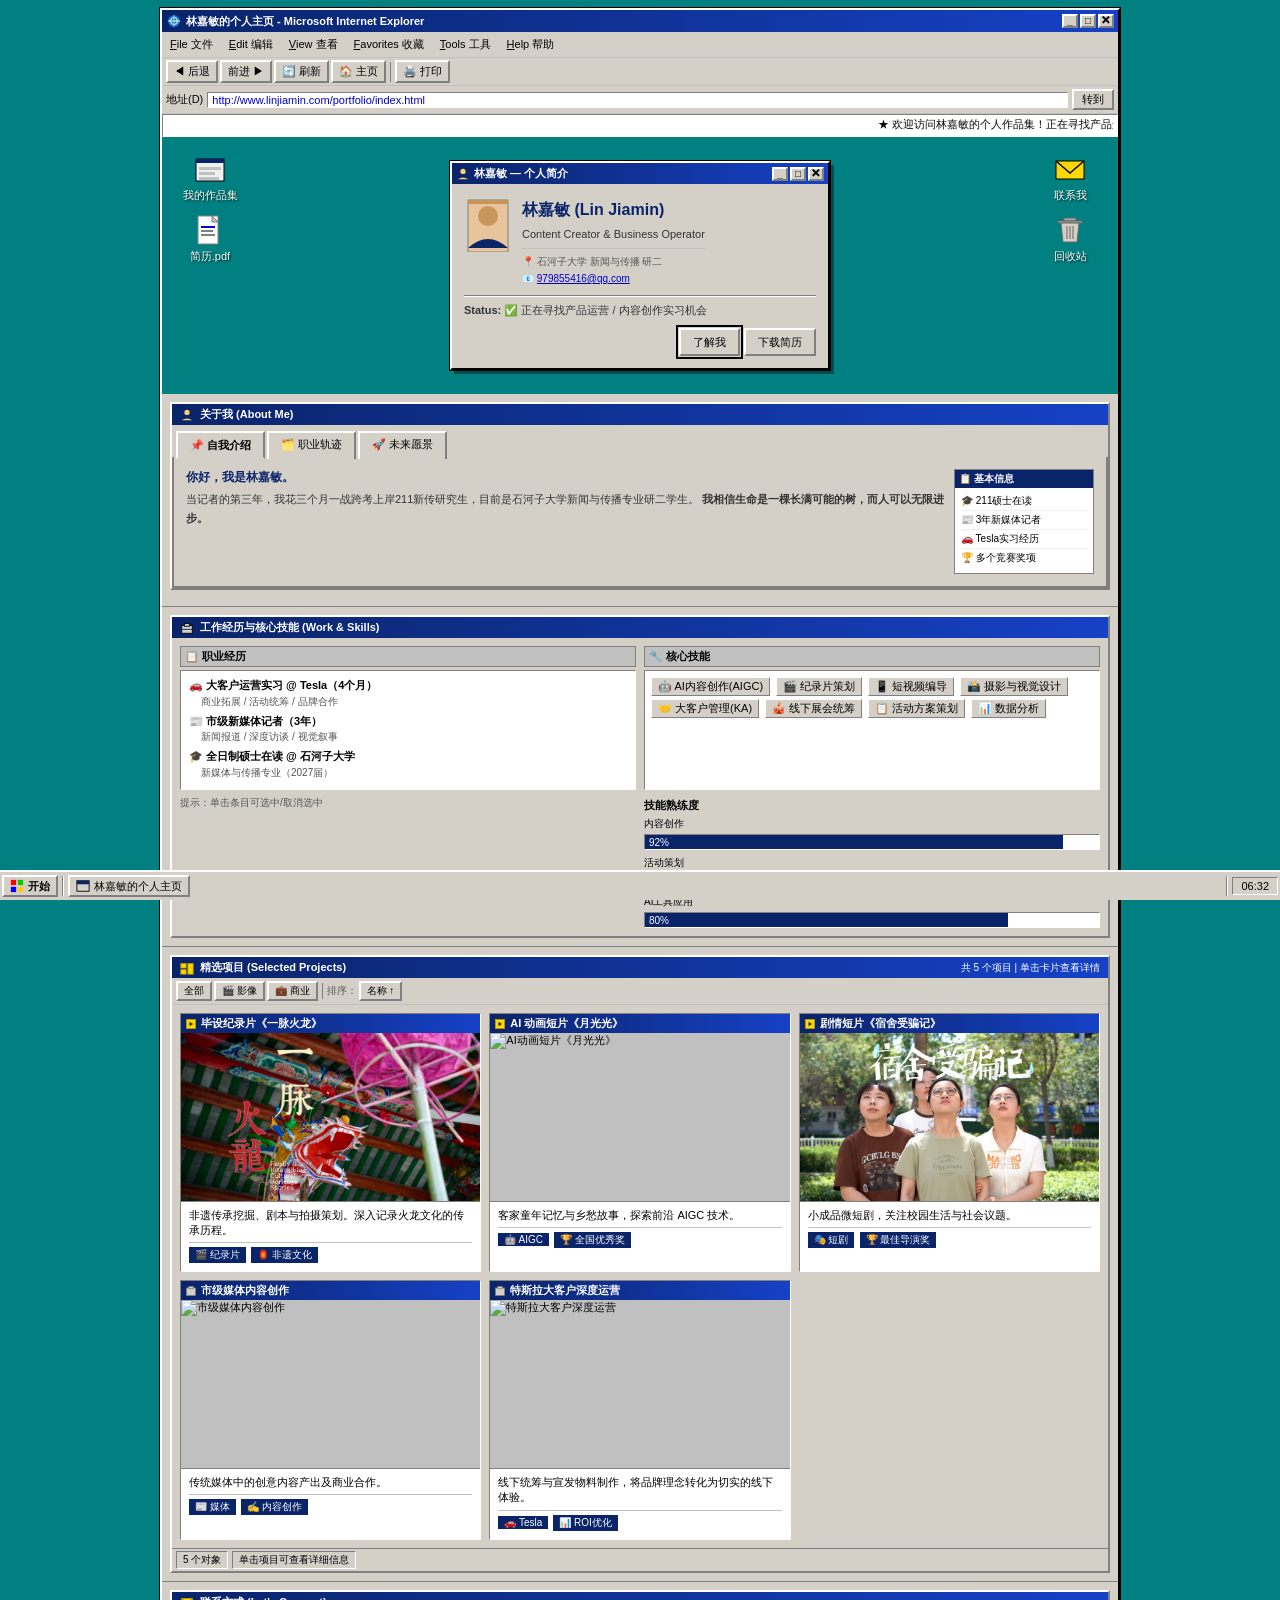
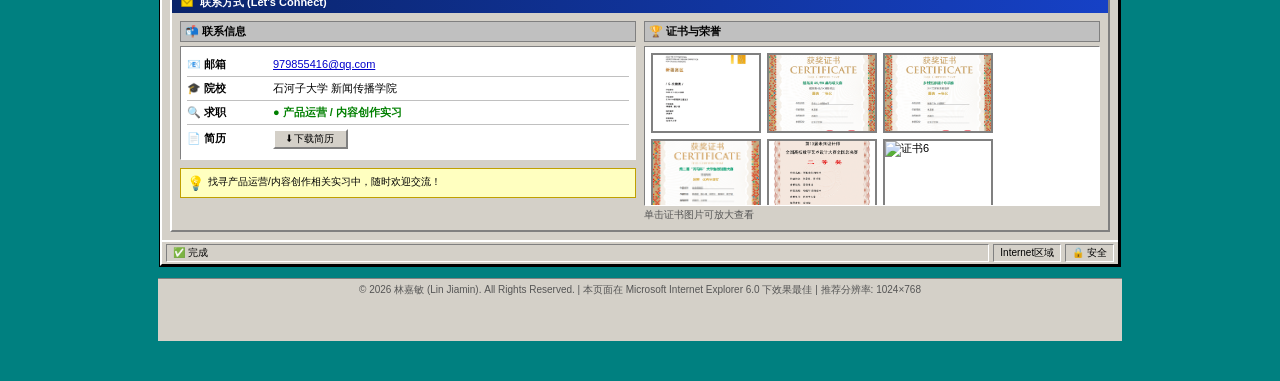
==== commit 1b2566ae: "style: redesign site with Windows 2000 aesthetic Update HTML and script.js for new Win2000 design." ====
--- a/index.html
+++ b/index.html
@@ -3,2119 +3,827 @@
 <head>
     <meta charset="UTF-8">
     <meta name="viewport" content="width=device-width, initial-scale=1.0">
-    <title>林嘉敏 | 个人作品集</title>
-    <link rel="preconnect" href="https://fonts.googleapis.com">
-    <link rel="preconnect" href="https://fonts.gstatic.com" crossorigin>
-    <link href="https://fonts.googleapis.com/css2?family=Inter:wght@300;500;800&family=Playfair+Display:ital,wght@0,700;1,700&display=swap" rel="stylesheet">
+    <title>林嘉敏的个人主页 - Microsoft Internet Explorer</title>
     <link rel="stylesheet" href="style.css">
-    <!-- Tailwind CSS CDN -->
-    <script src="https://cdn.tailwindcss.com"></script>
-    <!-- Lucide Icons CDN -->
-    <script src="https://unpkg.com/lucide@latest/dist/umd/lucide.js"></script>
-    <script src="https://unpkg.com/ogl@0.0.77/dist/ogl.umd.js"></script>
     <style>
-        /* Modal Styles */
-        .modal {
-            position: fixed;
-            top: 0;
-            left: 0;
-            width: 100%;
-            height: 100%;
-            z-index: 2000;
-            display: flex;
-            align-items: center;
-            justify-content: center;
-            padding: 2rem;
-            box-sizing: border-box;
-            opacity: 0;
-            visibility: hidden;
-            transition: opacity 0.4s cubic-bezier(0.16, 1, 0.3, 1), visibility 0.4s;
-            pointer-events: none;
-        }
-
-        .modal.active {
-            opacity: 1;
-            visibility: visible;
-            pointer-events: auto;
-        }
-
-        .modal-overlay {
-            position: absolute;
-            top: 0;
-            left: 0;
-            width: 100%;
-            height: 100%;
-            background-color: rgba(0, 0, 0, 0);
-            backdrop-filter: blur(0px);
-            transition: background-color 0.4s cubic-bezier(0.16, 1, 0.3, 1), backdrop-filter 0.4s;
-        }
-
-        .modal.active .modal-overlay {
-            background-color: rgba(0, 0, 0, 0.7);
-            backdrop-filter: blur(4px);
-        }
-
-        .modal-content {
-            position: relative;
-            background-color: #f0f4f2;
-            border-radius: 12px;
-            max-width: 800px;
-            width: 100%;
-            max-height: 90vh;
-            overflow-y: auto;
-            padding: 40px;
-            z-index: 2001;
-            box-shadow: 0 20px 60px rgba(0, 0, 0, 0.3);
-            border: 1px solid rgba(26, 58, 95, 0.1);
-            transform: scale(0.95);
-            opacity: 0;
-            transition: transform 0.4s cubic-bezier(0.16, 1, 0.3, 1), opacity 0.3s;
-            transition-delay: 0.1s;
-        }
-
-        .modal.active .modal-content {
-            transform: scale(1);
-            opacity: 1;
-        }
-
-        .modal-close {
-            position: absolute;
-            top: 1.5rem;
-            right: 1.5rem;
-            background: none;
-            border: none;
-            font-size: 2.5rem;
-            color: #1a3a5f;
-            cursor: pointer;
-            z-index: 2002;
-            width: 40px;
-            height: 40px;
-            display: flex;
-            align-items: center;
-            justify-content: center;
-            border-radius: 50%;
-            transition: background-color 0.2s;
-        }
-
-        .modal-close:hover {
-            background-color: rgba(26, 58, 95, 0.1);
-        }
-
-        .modal-body {
-            padding: 2rem;
-            max-height: 75vh;
-            overflow-y: auto;
-        }
-
-        /* Custom scrollbar for modal body */
-        .modal-body::-webkit-scrollbar {
-            width: 8px;
-        }
-
-        .modal-body::-webkit-scrollbar-track {
-            background: rgba(26, 58, 95, 0.05);
-            border-radius: 4px;
-        }
-
-        .modal-body::-webkit-scrollbar-thumb {
-            background: rgba(26, 58, 95, 0.2);
-            border-radius: 4px;
-        }
-
-        .modal-body::-webkit-scrollbar-thumb:hover {
-            background: rgba(26, 58, 95, 0.3);
-        }
-
-        .modal-project-title {
-            font-family: 'Playfair Display', serif;
-            font-size: 2.5rem;
-            margin-bottom: 1rem;
-            color: #1a3a5f;
-        }
-
-        .modal-project-image {
-            width: 100%;
-            aspect-ratio: 16/9;
-            border-radius: 8px;
-            overflow: hidden;
-            margin-bottom: 1.5rem;
-            background: rgba(26, 58, 95, 0.03);
-        }
-
-        .modal-project-image img {
-            width: 100%;
-            height: 100%;
-            object-fit: contain;
-        }
-
-        .modal-project-description {
-            line-height: 1.8;
-            color: #333;
-            font-size: 1.1rem;
-            margin-bottom: 1.5rem;
-        }
-
-        @media (max-width: 768px) {
-            .modal {
-                padding: 1rem;
-            }
-
-            .modal-content {
-                max-width: 95%;
-                max-height: 95vh;
-            }
-
-            .modal-body {
-                padding: 1.5rem;
-            }
-
-            .modal-project-title {
-                font-size: 2rem;
-            }
-        }
-
-        /* Tesla Project Detail Styles */
-        .modal-content .tesla-detail {
-            font-family: 'Inter', sans-serif;
-            color: #1a1a1a;
-            line-height: 1.7;
-        }
-
-        .modal-content .tesla-detail .tesla-hero {
-            text-align: center;
-            margin-bottom: 3rem;
-        }
-
-        .modal-content .tesla-detail .tesla-hero h1 {
-            font-family: 'Playfair Display', serif;
-            font-size: 2.5rem;
-            color: #1a3a5f;
-            margin-bottom: 1rem;
-        }
-
-        .modal-content .tesla-detail .tesla-badge {
-            display: inline-block;
-            background: rgba(0, 136, 204, 0.1);
-            color: #0088cc;
-            padding: 0.5rem 1.2rem;
-            border-radius: 20px;
-            font-size: 0.9rem;
-            font-weight: 600;
-            margin-bottom: 2rem;
-        }
-
-        .modal-content .tesla-detail .tesla-intro {
-            max-width: 800px;
-            margin: 0 auto 3rem;
-            font-size: 1.1rem;
-            color: #666;
-            border-left: 3px solid #0088cc;
-            padding-left: 1.2rem;
-            text-align: left;
-        }
-
-        .modal-content .tesla-detail section {
-            margin-bottom: 3rem;
-        }
-
-        .modal-content .tesla-detail .section-title {
-            font-family: 'Playfair Display', serif;
-            font-size: 1.8rem;
-            color: #1a3a5f;
-            margin-bottom: 2rem;
-            padding-bottom: 0.5rem;
-            border-bottom: 1px solid rgba(26, 58, 95, 0.1);
-        }
-
-        .modal-content .tesla-detail .section-subtitle {
-            font-size: 1.4rem;
-            color: #0088cc;
-            margin: 2rem 0 1rem;
-            display: flex;
-            align-items: center;
-            gap: 0.5rem;
-        }
-
-        .modal-content .tesla-detail .section-subtitle::before {
-            content: "•";
-            color: #0088cc;
-            font-size: 1.5rem;
-        }
-
-        .modal-content .tesla-detail .action-list {
-            list-style: none;
-            padding-left: 0;
-        }
-
-        .modal-content .tesla-detail .action-item {
-            background: rgba(0, 136, 204, 0.05);
-            padding: 1.2rem;
-            border-radius: 8px;
-            margin-bottom: 1.2rem;
-            border-left: 4px solid #0088cc;
-        }
-
-        .modal-content .tesla-detail .action-title {
-            font-weight: 600;
-            color: #0088cc;
-            margin-bottom: 0.5rem;
-            font-size: 1.1rem;
-        }
-
-        .modal-content .tesla-detail .methodology-box {
-            background: rgba(0, 136, 204, 0.08);
-            padding: 1.2rem;
-            border-radius: 8px;
-            margin-top: 1rem;
-            border: 1px solid rgba(0, 136, 204, 0.2);
-        }
-
-        .modal-content .tesla-detail .methodology-title {
-            font-weight: 600;
-            color: #0088cc;
-            margin-bottom: 0.5rem;
-        }
-
-        .modal-content .tesla-detail .tesla-stats {
-            display: grid;
-            grid-template-columns: repeat(2, 1fr);
-            gap: 1.5rem;
-            margin-top: 1.5rem;
-        }
-
-        .modal-content .tesla-detail .stat-card {
-            background: white;
-            padding: 1.5rem;
-            border-radius: 12px;
-            text-align: center;
-            box-shadow: 0 4px 12px rgba(0, 0, 0, 0.08);
-            border: 1px solid rgba(0, 136, 204, 0.1);
-        }
-
-        .modal-content .tesla-detail .stat-value {
-            font-size: 2.5rem;
-            font-weight: bold;
-            color: #0088cc;
-            line-height: 1;
-            margin-bottom: 0.5rem;
-        }
-
-        .modal-content .tesla-detail .stat-label {
-            font-size: 0.95rem;
-            color: #666;
-        }
-
-        .modal-content .tesla-detail .user-segment {
-            display: grid;
-            grid-template-columns: repeat(2, 1fr);
-            gap: 1.2rem;
-            margin-top: 1rem;
-        }
-
-        .modal-content .tesla-detail .segment-card {
-            background: rgba(0, 136, 204, 0.05);
-            padding: 1rem;
-            border-radius: 8px;
-            border: 1px solid rgba(0, 136, 204, 0.1);
-        }
-
-        .modal-content .tesla-detail .segment-title {
-            font-weight: 600;
-            color: #0088cc;
-            margin-bottom: 0.5rem;
-        }
-
-        .modal-content .tesla-detail .tesla-vision {
-            background: linear-gradient(135deg, rgba(0, 136, 204, 0.05) 0%, rgba(240, 247, 255, 0.8) 100%);
-            padding: 2rem;
-            border-radius: 16px;
-            border: 1px solid rgba(0, 136, 204, 0.1);
-        }
-
-        .modal-content .tesla-detail .vision-grid {
-            display: grid;
-            grid-template-columns: repeat(3, 1fr);
-            gap: 1.5rem;
-            margin-top: 1.5rem;
-        }
-
-        .modal-content .tesla-detail .vision-item {
-            background: white;
-            padding: 1.5rem;
-            border-radius: 12px;
-            box-shadow: 0 4px 12px rgba(0, 0, 0, 0.05);
-        }
-
-        .modal-content .tesla-detail .vision-title {
-            font-weight: 600;
-            color: #0088cc;
-            margin-bottom: 0.8rem;
-            font-size: 1.1rem;
-        }
-
-        .modal-content .tesla-detail .image-placeholder {
-            background: rgba(0, 136, 204, 0.05);
-            border: 2px dashed rgba(0, 136, 204, 0.3);
-            border-radius: 12px;
-            padding: 2rem;
-            text-align: center;
-            color: #0088cc;
-            margin: 2rem 0;
-            min-height: 150px;
-            display: flex;
-            flex-direction: column;
-            align-items: center;
-            justify-content: center;
-        }
-
-        .modal-content .tesla-detail .placeholder-label {
-            font-size: 0.9rem;
-            margin-top: 0.8rem;
-            font-style: italic;
-            opacity: 0.8;
-        }
-
-        /* Tesla Detail Container Styles */
-        .modal-content .tesla-detail-container {
-            font-family: 'Inter', sans-serif;
-        }
-
-        .modal-content .tesla-detail-container p,
-        .modal-content .tesla-detail-container li {
-            font-size: 17px;
-            line-height: 1.7;
-            color: #333;
-            margin-bottom: 1.2em;
-        }
-
-        .modal-content .tesla-detail-container h2 {
-            font-size: 24px;
-            font-weight: bold;
-            margin-bottom: 20px;
-        }
-
-        .modal-content .tesla-detail-container h4 {
-            font-size: 19px;
-            font-weight: bold;
-        }
-
-        .modal-content .tesla-detail-container .detail-card {
-            margin-bottom: 24px;
-        }
-
-        .modal-content .tesla-detail-container .stat-grid {
-            margin-bottom: 30px;
-        }
-
-        /* Responsive adjustments */
-        @media (max-width: 768px) {
-            .modal-content .tesla-detail .tesla-hero h1 {
-                font-size: 2rem;
-            }
-
-            .modal-content .tesla-detail .tesla-stats,
-            .modal-content .tesla-detail .user-segment,
-            .modal-content .tesla-detail .vision-grid {
-                grid-template-columns: 1fr;
-            }
-
-            .modal-content .tesla-detail .stat-value {
-                font-size: 2rem;
-            }
-        }
-
-        /* Circular Gallery Styles */
-        .circular-gallery-section {
-            margin-top: 4rem;
-            padding-top: 2rem;
-            border-top: 1px solid rgba(26, 58, 95, 0.1);
-        }
-
-        .circular-gallery-container {
-            position: relative;
-            width: 100%;
-            max-width: 800px;
-            margin: 0 auto;
-            padding: 2rem;
-        }
-
-        .circular-gallery {
-            position: relative;
-            width: 100%;
-            height: 500px;
-            perspective: 1200px;
-            transform-style: preserve-3d;
-            margin: 0 auto;
-        }
-
-        .gallery-item {
-            position: absolute;
-            top: 50%;
-            left: 50%;
-            width: 150px;
-            height: 200px;
-            margin-left: -75px;
-            margin-top: -100px;
-            transform-style: preserve-3d;
-            transition: transform 0.5s cubic-bezier(0.16, 1, 0.3, 1);
-            cursor: pointer;
-        }
-
-        .gallery-item:hover {
-            z-index: 10;
-        }
-
-        .gallery-item-inner {
-            position: relative;
-            width: 100%;
-            height: 100%;
-            border-radius: 12px;
-            overflow: hidden;
-            box-shadow: 0 10px 30px rgba(26, 58, 95, 0.15);
-            transition: all 0.3s ease;
-            background: white;
-        }
-
-        .gallery-item:hover .gallery-item-inner {
-            box-shadow: 0 15px 40px rgba(26, 58, 95, 0.25);
-            transform: scale(1.05);
-        }
-
-        .gallery-item img {
-            width: 100%;
-            height: 100%;
-            object-fit: cover;
-            display: block;
-        }
-
-        .gallery-item-title {
-            position: absolute;
-            bottom: 0;
-            left: 0;
-            right: 0;
-            background: rgba(26, 58, 95, 0.85);
-            color: white;
-            padding: 0.5rem;
-            text-align: center;
-            font-size: 0.9rem;
-            transform: translateY(100%);
-            transition: transform 0.3s ease;
-            border-bottom-left-radius: 12px;
-            border-bottom-right-radius: 12px;
-        }
-
-        .gallery-item:hover .gallery-item-title {
-            transform: translateY(0);
-        }
-
-        .gallery-controls {
-            display: flex;
-            justify-content: center;
-            align-items: center;
-            gap: 1rem;
-            margin: 2rem 0;
-            flex-wrap: wrap;
-        }
-
-        .gallery-btn {
-            background: var(--accent-color);
-            color: white;
-            border: none;
-            padding: 0.5rem 1.5rem;
-            border-radius: 4px;
-            cursor: pointer;
-            font-size: 0.9rem;
-            transition: background-color 0.2s;
-        }
-
-        .gallery-btn:hover {
-            background: #1a3a5f;
-        }
-
-        .speed-control {
-            display: flex;
-            align-items: center;
-            gap: 0.5rem;
-        }
-
-        .speed-control label {
-            font-size: 0.9rem;
-            color: var(--text-color);
-        }
-
-        #speedSlider {
-            width: 120px;
-        }
-
-        .gallery-hint {
-            text-align: center;
-            margin-top: 1rem;
-            font-size: 0.9rem;
-            color: rgba(26, 58, 95, 0.6);
-        }
-
-        /* Center indicator */
-        .gallery-center {
-            position: absolute;
-            top: 50%;
-            left: 50%;
-            width: 20px;
-            height: 20px;
-            background: var(--accent-color);
-            border-radius: 50%;
-            transform: translate(-50%, -50%);
-            z-index: 5;
-            box-shadow: 0 0 0 8px rgba(42, 90, 138, 0.2);
-        }
-
-        .gallery-center::after {
-            content: '';
-            position: absolute;
-            top: 50%;
-            left: 50%;
-            width: 40px;
-            height: 40px;
-            border: 2px solid rgba(42, 90, 138, 0.3);
-            border-radius: 50%;
-            transform: translate(-50%, -50%);
-            animation: pulse 2s infinite;
-        }
-
-        @keyframes pulse {
-            0% { transform: translate(-50%, -50%) scale(1); opacity: 1; }
-            100% { transform: translate(-50%, -50%) scale(1.5); opacity: 0; }
-        }
-
-        /* Responsive */
-        @media (max-width: 768px) {
-            .circular-gallery {
-                height: 400px;
-            }
-
-            .gallery-item {
-                width: 120px;
-                height: 160px;
-                margin-left: -60px;
-                margin-top: -80px;
-            }
-
-            .gallery-controls {
-                flex-direction: column;
-            }
+        /* Extra inline polish */
+        body { background: #008080; }
+        .win-window { outline: 1px solid #000; }
+        .about-step { position: static !important; opacity: 1 !important; transform: none !important; pointer-events: auto !important; display: none; }
+        .about-step.active { display: block; }
+        .word-animated { opacity: 1 !important; filter: none !important; transform: none !important; }
+        .highlight, strong.highlight {
+            background: #ffff99 !important;
+            color: #000 !important;
+            padding: 1px 3px !important;
+            border: 1px solid #c0a000 !important;
+            border-radius: 0 !important;
+            font-weight: bold !important;
+            display: inline !important;
         }
     </style>
 </head>
 <body>
 
-    <nav>
-        <div class="logo">LJ.</div>
-        <div class="nav-links">
-            <a href="#about">About Me</a>
-            <a href="#work">Work & Skills</a>
-            <a href="#projects">Projects</a>
-            <a href="#contact">Contact</a>
-        </div>
-    </nav>
-
-    <div class="hero" id="hero">
-        <div class="trigger-zone" id="trigger"></div>
-        <div class="center-content">
-            <h1>林嘉敏 <br> <span style="font-size: 3rem; font-weight: 300;">Lin Jiamin</span></h1>
-            <p>Content Creator & Business Operator</p>
-        </div>
-        <div id="keywords-container"></div>
+<!-- ======================================================
+     TASKBAR
+     ====================================================== -->
+<div id="win-taskbar">
+    <button id="win-start-btn" onclick="toggleStartMenu()">
+        <svg width="14" height="14" viewBox="0 0 16 16" fill="none" xmlns="http://www.w3.org/2000/svg">
+            <rect x="1" y="1" width="6" height="6" fill="#ff0000"/>
+            <rect x="9" y="1" width="6" height="6" fill="#00cc00"/>
+            <rect x="1" y="9" width="6" height="6" fill="#0000ff"/>
+            <rect x="9" y="9" width="6" height="6" fill="#ffcc00"/>
+        </svg>
+        <strong>开始</strong>
+    </button>
+    <div class="taskbar-sep"></div>
+    <div class="taskbar-tasks">
+        <a href="#" class="taskbar-task-btn" onclick="scrollToTop(event)">
+            <svg width="14" height="14" viewBox="0 0 16 16"><rect x="1" y="2" width="14" height="12" fill="#d4d0c8" stroke="#000" stroke-width="1"/><rect x="1" y="2" width="14" height="4" fill="#0a246a"/></svg>
+            林嘉敏的个人主页
+        </a>
     </div>
-
-    <section id="about">
-        <h2>About Me</h2>
-        <div class="grid">
-            <!-- Left Column: Text Content -->
-            <div class="about-text-container">
-                <div class="about-step about-step-1 active">
-                    <p class="about-intro">
-                        你好，我是林嘉敏。
+    <div class="taskbar-sep"></div>
+    <div id="win-clock">--:--</div>
+</div>
+
+<!-- Start Menu (hidden by default) -->
+<div id="start-menu" style="
+    display:none;
+    position:fixed;
+    bottom:30px;
+    left:0;
+    width:180px;
+    background:#d4d0c8;
+    border-top:2px solid #fff;
+    border-left:2px solid #fff;
+    border-right:2px solid #000;
+    border-bottom:2px solid #000;
+    z-index:99999;
+    box-shadow:4px 4px 0 rgba(0,0,0,0.3);
+">
+    <div style="background:linear-gradient(to bottom,#0a246a,#1641c6);writing-mode:vertical-rl;transform:rotate(180deg);padding:8px 4px;color:#fff;font-weight:bold;font-size:13px;float:left;height:200px;display:flex;align-items:flex-end;">
+        Windows 2000
+    </div>
+    <div style="margin-left:28px;border-top:1px solid #808080;margin-top:4px;"></div>
+    <a href="#about" onclick="closeStart()" style="display:block;padding:6px 8px;font-size:11px;color:#000;text-decoration:none;margin-left:28px;" onmouseover="this.style.background='#0a246a';this.style.color='#fff'" onmouseout="this.style.background='';this.style.color='#000'">👤 关于我</a>
+    <a href="#work" onclick="closeStart()" style="display:block;padding:6px 8px;font-size:11px;color:#000;text-decoration:none;margin-left:28px;" onmouseover="this.style.background='#0a246a';this.style.color='#fff'" onmouseout="this.style.background='';this.style.color='#000'">💼 工作与技能</a>
+    <a href="#projects" onclick="closeStart()" style="display:block;padding:6px 8px;font-size:11px;color:#000;text-decoration:none;margin-left:28px;" onmouseover="this.style.background='#0a246a';this.style.color='#fff'" onmouseout="this.style.background='';this.style.color='#000'">📁 项目作品</a>
+    <a href="#contact" onclick="closeStart()" style="display:block;padding:6px 8px;font-size:11px;color:#000;text-decoration:none;margin-left:28px;" onmouseover="this.style.background='#0a246a';this.style.color='#fff'" onmouseout="this.style.background='';this.style.color='#000'">📧 联系方式</a>
+    <div style="border-top:1px solid #808080;margin:4px 0 4px 28px;"></div>
+    <a href="public/resume.pdf" download onclick="closeStart()" style="display:block;padding:6px 8px;font-size:11px;color:#000;text-decoration:none;margin-left:28px;" onmouseover="this.style.background='#0a246a';this.style.color='#fff'" onmouseout="this.style.background='';this.style.color='#000'">📄 下载简历</a>
+    <div style="border-top:1px solid #808080;margin:4px 0 4px 28px;"></div>
+    <a href="#" onclick="closeStart();alert('感谢访问！祝您使用愉快。')" style="display:block;padding:6px 8px;font-size:11px;color:#000;text-decoration:none;margin-left:28px;" onmouseover="this.style.background='#0a246a';this.style.color='#fff'" onmouseout="this.style.background='';this.style.color='#000'">🔌 关机...</a>
+</div>
+
+<!-- ======================================================
+     MAIN BROWSER WINDOW
+     ====================================================== -->
+<div class="container">
+
+    <!-- ---- BROWSER CHROME ---- -->
+    <div class="win-window" style="margin-top:8px;" id="main-window">
+        <!-- Title Bar -->
+        <div class="win-title-bar">
+            <div class="win-title-bar-left">
+                <span class="win-title-icon">
+                    <svg width="16" height="16" viewBox="0 0 16 16"><circle cx="8" cy="8" r="7" fill="#1a7fc4" stroke="#003399" stroke-width="1"/><circle cx="8" cy="8" r="4" fill="none" stroke="#fff" stroke-width="1"/><line x1="1" y1="8" x2="15" y2="8" stroke="#fff" stroke-width="1"/><line x1="8" y1="1" x2="8" y2="15" stroke="#fff" stroke-width="0.5"/></svg>
+                </span>
+                <span>林嘉敏的个人主页 - Microsoft Internet Explorer</span>
+            </div>
+            <div class="win-title-buttons">
+                <button class="win-chrome-btn" title="最小化" onclick="document.getElementById('main-window').style.display='none'">_</button>
+                <button class="win-chrome-btn" title="最大化">□</button>
+                <button class="win-chrome-btn" title="关闭" onclick="document.getElementById('main-window').style.display='none'">✕</button>
+            </div>
+        </div>
+
+        <!-- Menu Bar -->
+        <div class="win-menu-bar">
+            <span class="win-menu-item"><u>F</u>ile 文件</span>
+            <span class="win-menu-item"><u>E</u>dit 编辑</span>
+            <span class="win-menu-item"><u>V</u>iew 查看</span>
+            <span class="win-menu-item"><u>F</u>avorites 收藏</span>
+            <span class="win-menu-item"><u>T</u>ools 工具</span>
+            <span class="win-menu-item"><u>H</u>elp 帮助</span>
+        </div>
+
+        <!-- Toolbar Row -->
+        <div style="display:flex;align-items:center;gap:2px;padding:2px 4px;border-bottom:1px solid #c0c0c0;background:#d4d0c8;">
+            <button class="win-btn" style="min-width:40px;padding:2px 6px;" onclick="history.back()">◀ 后退</button>
+            <button class="win-btn" style="min-width:40px;padding:2px 6px;" onclick="history.forward()">前进 ▶</button>
+            <button class="win-btn" style="min-width:40px;padding:2px 6px;" onclick="location.reload()">🔄 刷新</button>
+            <button class="win-btn" style="min-width:40px;padding:2px 6px;" onclick="window.scrollTo(0,0)">🏠 主页</button>
+            <div style="width:1px;height:20px;background:#808080;margin:0 2px;"></div>
+            <button class="win-btn" style="min-width:40px;padding:2px 6px;" onclick="window.print()">🖨️ 打印</button>
+        </div>
+
+        <!-- Address Bar -->
+        <div class="win-address-bar">
+            <span class="win-address-label">地址(D)</span>
+            <input class="win-address-input" type="text" value="http://www.linjiamin.com/portfolio/index.html" readonly>
+            <button class="win-btn" style="min-width:40px;padding:1px 8px;">转到</button>
+        </div>
+
+        <!-- Marquee ticker -->
+        <div class="win-marquee-bar">
+            <marquee>★ 欢迎访问林嘉敏的个人作品集！正在寻找产品运营 / 内容创作相关实习机会，欢迎联系！邮箱：979855416@qq.com ★ Welcome to Lin Jiamin's Portfolio! ★ Content Creator &amp; Business Operator ★</marquee>
+        </div>
+
+        <!-- ====================================================
+             PAGE CONTENT STARTS
+             ==================================================== -->
+
+        <!-- HERO / ABOUT SPLASH (desktop area) -->
+        <div class="win-desktop-area" id="hero" style="min-height:220px;align-items:center;justify-content:center;padding:24px 16px;">
+            <!-- Desktop Icons left side -->
+            <div style="position:absolute;left:12px;top:16px;display:flex;flex-direction:column;gap:12px;">
+                <div class="desktop-icon" onclick="window.scrollTo({top:document.getElementById('projects').offsetTop,behavior:'smooth'})">
+                    <div class="icon-img">
+                        <svg width="32" height="32" viewBox="0 0 32 32">
+                            <rect x="2" y="6" width="28" height="22" fill="#f0f0f0" stroke="#000" stroke-width="1"/>
+                            <rect x="2" y="6" width="28" height="4" fill="#0a246a"/>
+                            <rect x="5" y="14" width="22" height="3" fill="#c0c0c0"/>
+                            <rect x="5" y="19" width="16" height="3" fill="#c0c0c0"/>
+                            <rect x="5" y="24" width="20" height="3" fill="#c0c0c0"/>
+                        </svg>
+                    </div>
+                    <span>我的作品集</span>
+                </div>
+                <div class="desktop-icon" onclick="window.open('public/resume.pdf')">
+                    <div class="icon-img">
+                        <svg width="32" height="32" viewBox="0 0 32 32">
+                            <rect x="4" y="2" width="20" height="28" fill="#fff" stroke="#808080" stroke-width="1"/>
+                            <path d="M18 2 L24 8 L18 8 Z" fill="#c0c0c0" stroke="#808080" stroke-width="1"/>
+                            <rect x="7" y="12" width="14" height="2" fill="#0000cc"/>
+                            <rect x="7" y="16" width="12" height="2" fill="#808080"/>
+                            <rect x="7" y="20" width="14" height="2" fill="#808080"/>
+                        </svg>
+                    </div>
+                    <span>简历.pdf</span>
+                </div>
+            </div>
+
+            <!-- Desktop Icons right side -->
+            <div style="position:absolute;right:12px;top:16px;display:flex;flex-direction:column;gap:12px;">
+                <div class="desktop-icon" onclick="window.scrollTo({top:document.getElementById('contact').offsetTop,behavior:'smooth'})">
+                    <div class="icon-img">
+                        <svg width="32" height="32" viewBox="0 0 32 32">
+                            <rect x="2" y="8" width="28" height="18" fill="#ffd700" stroke="#000" stroke-width="1"/>
+                            <polyline points="2,8 16,20 30,8" fill="none" stroke="#000" stroke-width="1.5"/>
+                        </svg>
+                    </div>
+                    <span>联系我</span>
+                </div>
+                <div class="desktop-icon" onclick="alert('正在打开回收站...\n\n此文件夹为空。\n感谢您保持桌面整洁！')">
+                    <div class="icon-img">
+                        <svg width="32" height="32" viewBox="0 0 32 32">
+                            <rect x="10" y="4" width="12" height="3" fill="#aaa" stroke="#666" stroke-width="1"/>
+                            <rect x="4" y="7" width="24" height="2" fill="#aaa" stroke="#666" stroke-width="1"/>
+                            <path d="M7 9 L9 28 L23 28 L25 9 Z" fill="#d4d0c8" stroke="#666" stroke-width="1"/>
+                            <line x1="13" y1="12" x2="13" y2="25" stroke="#666" stroke-width="1"/>
+                            <line x1="16" y1="12" x2="16" y2="25" stroke="#666" stroke-width="1"/>
+                            <line x1="19" y1="12" x2="19" y2="25" stroke="#666" stroke-width="1"/>
+                        </svg>
+                    </div>
+                    <span>回收站</span>
+                </div>
+            </div>
+
+            <!-- Hero "About Me" popup window in center -->
+            <div style="background:#d4d0c8;border-top:2px solid #fff;border-left:2px solid #fff;border-right:2px solid #000;border-bottom:2px solid #000;width:380px;max-width:70vw;outline:1px solid #000;box-shadow:4px 4px 0 rgba(0,0,0,0.4);">
+                <div style="background:linear-gradient(to right,#0a246a,#1641c6);color:#fff;padding:3px 4px;font-size:11px;font-weight:bold;display:flex;align-items:center;justify-content:space-between;">
+                    <div style="display:flex;align-items:center;gap:4px;">
+                        <svg width="14" height="14" viewBox="0 0 16 16"><circle cx="8" cy="5" r="3" fill="#ffcc66"/><path d="M2 14 Q8 10 14 14" fill="#ffcc66"/></svg>
+                        林嘉敏 — 个人简介
+                    </div>
+                    <div style="display:flex;gap:2px;">
+                        <button class="win-chrome-btn">_</button>
+                        <button class="win-chrome-btn">□</button>
+                        <button class="win-chrome-btn">✕</button>
+                    </div>
+                </div>
+                <div style="padding:12px;font-size:11px;line-height:1.7;background:#d4d0c8;">
+                    <div style="display:flex;gap:10px;align-items:flex-start;margin-bottom:8px;">
+                        <svg width="48" height="56" viewBox="0 0 48 56" style="flex-shrink:0;">
+                            <rect x="4" y="4" width="40" height="52" fill="#e8c49a" stroke="#808080" stroke-width="1"/>
+                            <circle cx="24" cy="20" r="10" fill="#c8965a"/>
+                            <path d="M4 52 Q24 34 44 52" fill="#0a246a"/>
+                            <rect x="4" y="4" width="40" height="4" fill="#c8965a"/>
+                        </svg>
+                        <div>
+                            <div style="font-size:16px;font-weight:bold;color:#0a246a;margin-bottom:2px;">林嘉敏 (Lin Jiamin)</div>
+                            <div style="font-size:11px;color:#333;border-bottom:1px solid #c0c0c0;padding-bottom:4px;margin-bottom:4px;">Content Creator &amp; Business Operator</div>
+                            <div style="font-size:10px;color:#555;">📍 石河子大学 新闻与传播 研二</div>
+                            <div style="font-size:10px;color:#555;">📧 <a href="mailto:979855416@qq.com" class="win-link">979855416@qq.com</a></div>
+                        </div>
+                    </div>
+                    <div style="border-top:1px solid #808080;border-bottom:1px solid #fff;margin:4px 0;"></div>
+                    <p style="font-size:11px;color:#333;margin:4px 0;"><strong>Status:</strong> ✅ 正在寻找产品运营 / 内容创作实习机会</p>
+                    <div style="display:flex;gap:4px;margin-top:8px;justify-content:flex-end;">
+                        <a href="#about" class="win-btn win-btn-default" style="min-width:60px;font-size:11px;">了解我</a>
+                        <a href="public/resume.pdf" download class="win-btn" style="min-width:60px;font-size:11px;">下载简历</a>
+                    </div>
+                </div>
+            </div>
+        </div>
+
+        <!-- ============================================
+             ABOUT ME SECTION
+             ============================================ -->
+        <div id="about" style="background:#d4d0c8;padding:8px;">
+
+            <div style="border-top:2px solid #fff;border-left:2px solid #fff;border-right:2px solid #808080;border-bottom:2px solid #808080;margin-bottom:8px;">
+                <div style="background:linear-gradient(to right,#0a246a,#1641c6);color:#fff;padding:3px 8px;font-size:11px;font-weight:bold;display:flex;align-items:center;gap:6px;">
+                    <svg width="14" height="14" viewBox="0 0 16 16"><circle cx="8" cy="5" r="3" fill="#ffcc66"/><path d="M2 14 Q8 10 14 14" fill="#ffcc66"/></svg>
+                    关于我 (About Me)
+                </div>
+
+                <!-- Tab Bar -->
+                <div class="win-tab-bar" id="about-tabs">
+                    <div class="win-tab active" onclick="switchAboutTab(1)">📌 自我介绍</div>
+                    <div class="win-tab" onclick="switchAboutTab(2)">🗂️ 职业轨迹</div>
+                    <div class="win-tab" onclick="switchAboutTab(3)">🚀 未来愿景</div>
+                </div>
+
+                <!-- Tab Content 1 -->
+                <div class="win-tab-content active" id="about-tab-1">
+                    <div style="display:grid;grid-template-columns:1fr auto;gap:8px;align-items:start;">
+                        <div>
+                            <p style="font-size:12px;font-weight:bold;color:#0a246a;margin-bottom:4px;">你好，我是林嘉敏。</p>
+                            <p style="font-size:11px;line-height:1.7;color:#333;">
+                                当记者的第三年，我花三个月一战跨考上岸211新传研究生，目前是石河子大学新闻与传播专业研二学生。
+                                <strong>我相信生命是一棵长满可能的树，而人可以无限进步。</strong>
+                            </p>
+                        </div>
+                        <!-- Little info box -->
+                        <div style="background:#fff;border:1px solid #808080;padding:6px;min-width:140px;font-size:10px;">
+                            <div style="background:#0a246a;color:#fff;padding:2px 4px;font-size:10px;margin:-6px -6px 4px;font-weight:bold;">📋 基本信息</div>
+                            <div style="padding:2px 0;border-bottom:1px solid #eee;">🎓 211硕士在读</div>
+                            <div style="padding:2px 0;border-bottom:1px solid #eee;">📰 3年新媒体记者</div>
+                            <div style="padding:2px 0;border-bottom:1px solid #eee;">🚗 Tesla实习经历</div>
+                            <div style="padding:2px 0;">🏆 多个竞赛奖项</div>
+                        </div>
+                    </div>
+                </div>
+
+                <!-- Tab Content 2 -->
+                <div class="win-tab-content" id="about-tab-2">
+                    <p style="font-size:12px;font-weight:bold;color:#0a246a;margin-bottom:4px;">职业轨迹：跨界探索</p>
+                    <p style="font-size:11px;line-height:1.7;color:#333;">
+                        <strong class="highlight">做内容？做运营？做产品？</strong>
+                        三年的新媒体记者生涯，我习惯了扛着相机拿着笔，穿梭在城市街头，用镜头和文字捕捉那些真实动人的瞬间。
+                        为了看得更远、更深，我选择攻读新闻传播研究生，在学术中沉淀思考。
+                        而在特斯拉的实习，则让我从感性的叙事中跳脱出来，尝试用理性的逻辑去拆解需求、驱动增长。
                     </p>
-
-                    <p class="about-highlight">
-                        当记者的第三年，我花三个月一战跨考上岸211新传研究生，目前是石河子大学新闻与传播专业研二学生。<strong>我相信生命是一棵长满可能的树，而人可以无限进步。</strong>
+                    <p style="font-size:11px;line-height:1.7;color:#333;margin-top:6px;">
+                        对我而言，无论是讲故事还是做商业落地，核心始终如一：去了解屏幕后那个真实的人。
+                        而<strong>好奇心与洞察力</strong>，是打开无数与此相关之门的钥匙。
                     </p>
                 </div>
 
-                <div class="about-step about-step-2">
-                    <p class="about-intro">
-                        职业轨迹：跨界探索
+                <!-- Tab Content 3 -->
+                <div class="win-tab-content" id="about-tab-3">
+                    <p style="font-size:12px;font-weight:bold;color:#0a246a;margin-bottom:4px;">未来愿景与个人探索</p>
+                    <p style="font-size:11px;line-height:1.7;color:#333;">
+                        在未来的职业规划上，<strong>视频内容创作</strong>与<strong>产品运营</strong>是我非常向往的两个方向。
+                        我既希望能继续用镜头和创意打造优质的影像内容，也希望把做内容培养出的同理心，转化为驱动业务增长的运营策略。
                     </p>
-                    <p class="about-highlight">
-                        <strong class="highlight">做内容？做运营？做产品？</strong><br><br>三年的新媒体记者生涯，我习惯了扛着相机拿着笔，穿梭在城市街头，用镜头和文字捕捉那些真实动人的瞬间。为了看得更远、更深，我选择攻读新闻传播研究生，在学术中沉淀思考。而在特斯拉的实习，则让我从感性的叙事中跳脱出来，尝试用理性的逻辑去拆解需求、驱动增长。<br><br>对我而言，无论是讲故事还是做商业落地，核心始终如一：去了解屏幕后那个真实的人。而<strong>好奇心与洞察力</strong>，是打开无数与此相关之门的钥匙。
+                    <p style="font-size:11px;line-height:1.7;color:#333;margin-top:6px;">
+                        工作之外，我热衷于影像创作与前沿技术的探索。曾策划非遗纪录片《一脉火龙》，利用AI制作了客家乡愁动画短片《月光光》；
+                        也在无数夜晚中，<strong>沉浸vibecoding不能自拔，一步步跑通ai工作流，利用ai进行数据分析，创作小工具，为工作提效</strong>。
                     </p>
                 </div>
-
-                <div class="about-step about-step-3">
-                    <p class="about-intro">
-                        未来愿景与个人探索
-                    </p>
-
-                    <p>
-                        在未来的职业规划上，<strong>视频内容创作</strong>与<strong>产品运营</strong>是我非常向往的两个方向。我既希望能继续用镜头和创意打造优质的影像内容，也希望把做内容培养出的同理心，转化为驱动业务增长的运营策略。
-                    </p>
-
-                    <p>
-                        工作之外，我热衷于影像创作与前沿技术的探索。我曾策划非遗纪录片《一脉火龙》，利用AI制作了客家乡愁动画短片《月光光》；也在无数夜晚中，<strong>沉浸vibecoding不能自拔，一步步跑通ai工作流，利用ai进行数据分析，创作小工具，为工作提效</strong>。
-                    </p>
-
-                    <p>
-                        我相信，不管是死磕一支视频，还是打磨一个产品，核心都是用新颖的方式，<strong>为用户创造更优的体验</strong>。
-                    </p>
-                </div>
-            </div>
-
-            <!-- Right Column: Image Content -->
-            <div class="about-image-container">
-                <!-- Empty image steps to maintain CSS structure -->
-                <div class="about-image-step about-image-step-1 active">
-                    <!-- Shared gallery will be used for all steps -->
-                </div>
-
-                <div class="about-image-step about-image-step-2">
-                    <!-- Shared gallery will be used for all steps -->
-                </div>
-
-                <div class="about-image-step about-image-step-3">
-                    <!-- Shared gallery will be used for all steps -->
-                </div>
-
-                <!-- Shared gallery for all three steps -->
-                <div class="gallery" id="shared-gallery">
-                    <div class="card"><img src="Assets/gallery/step-1-01.jpg" alt="学术研究"></div>
-                    <div class="card"><img src="Assets/gallery/step-1-02.jpg" alt="校园生活"></div>
-                    <div class="card"><img src="Assets/gallery/step-1-03.png" alt="学习环境"></div>
-                    <div class="card"><img src="Assets/gallery/step-1-04.jpg" alt="团队协作"></div>
-                    <div class="card"><img src="Assets/gallery/step-1-05.jpg" alt="学术讨论"></div>
-                    <div class="card"><img src="Assets/gallery/step-1-06.jpg" alt="项目展示"></div>
-                    <div class="card"><img src="Assets/gallery/step-1-07.jpg" alt="实验研究"></div>
-                    <div class="card"><img src="Assets/gallery/step-1-08.jpg" alt="资料查阅"></div>
-                    <div class="card"><img src="Assets/gallery/step-1-09.jpg" alt="校园风景"></div>
-                    <div class="card"><img src="Assets/gallery/step-1-10.jpg" alt="毕业典礼"></div>
-                </div>
-            </div>
-
-            <!-- Button Area (Full width below the two columns) -->
-            <div class="about-button-area">
-                <div class="about-toggle-wrapper">
-                    <button class="about-toggle-btn" id="about-toggle">
-                        <span class="toggle-text">继续探索</span>
-                        <svg class="toggle-icon" width="16" height="16" viewBox="0 0 24 24" fill="none" stroke="currentColor" stroke-width="2">
-                            <path d="M6 9l6 6 6-6"/>
-                        </svg>
-                    </button>
-                </div>
-            </div>
-        </div>
-    </section>
-
-    <section id="work">
-        <h2>Work & Skills</h2>
-        <div class="grid">
-            <div class="content-box">
-                <h3>职业经历</h3>
-                <ul>
-                    <li><strong>大客户运营实习4个月 @ 特斯拉 (Tesla)</strong><br><span style="font-size: 0.9rem; opacity: 0.8;">商业拓展 / 活动统筹 / 品牌合作</span></li>
-                    <li><strong>市级新媒体记者 (3年)</strong><br><span style="font-size: 0.9rem; opacity: 0.8;">新闻报道 / 深度访谈 / 视觉叙事</span></li>
-                    <li><strong>全日制硕士在读 @ 石河子大学</strong><br><span style="font-size: 0.9rem; opacity: 0.8;">新媒体与传播专业 (2027届)</span></li>
-                </ul>
-            </div>
-            <div class="content-box">
-                <h3>核心技能</h3>
-                <div style="margin-top: 1rem;">
-                    <span class="tag">AI 内容创作 (AIGC)</span>
-                    <span class="tag">纪录片策划</span>
-                    <span class="tag">短视频编导</span>
-                    <span class="tag">摄影与视觉设计</span>
-                    <span class="tag">大客户管理 (KA)</span>
-                    <span class="tag">线下展会统筹</span>
-                    <span class="tag">活动方案策划</span>
-                </div>
-            </div>
-        </div>
-    </section>
-
-    <section id="projects">
-        <h2>Selected Projects</h2>
-        <div class="projects-grid">
-            <!-- 影像创作类作品 -->
-            <div class="project-card" data-id="project-1">
-                <div class="project-cover">
-                    <img src="Projects/project-1-documentary.JPG" alt="毕设纪录片《一脉火龙》封面" class="project-image">
-                </div>
-                <div class="project-content">
-                    <h3>毕设纪录片《一脉火龙》</h3>
-                    <p>非遗传承挖掘、剧本与拍摄策划。</p>
-                    <div class="project-tags">
-                        <!-- 此项目无获奖标签 -->
-                    </div>
-                </div>
-            </div>
-
-            <div class="project-card" data-id="project-2">
-                <div class="project-cover">
-                    <a href="https://jimeng.jianying.com/ai-tool/work-detail/7610810411935370546?workDetailType=ShowcaseVideo&itemType=210&isShared=1" target="_blank" rel="noopener noreferrer">
-                        <img src="Projects/project-2-ai-animation.jpg" alt="AI 动画短片《月光光》封面" class="project-image">
-                    </a>
-                    <div class="image-hint" style="font-size: 12px; color: #666; text-align: center; margin-top: 6px; font-style: italic;">
-                        （点击图片可跳转）
-                    </div>
-                </div>
-                <div class="project-content">
-                    <h3>AI 动画短片《月光光》</h3>
-                    <p>客家童年记忆与乡愁故事，探索前沿 AIGC 技术。</p>
-                    <div class="project-tags">
-                        <span class="project-tag">全国即梦 AI 大赛获优秀奖</span>
-                    </div>
-                </div>
-            </div>
-
-            <div class="project-card" data-id="project-3">
-                <div class="project-cover">
-                    <a href="https://www.xinpianchang.com/a13394272?channel=copyLink&from=webShare" target="_blank" rel="noopener noreferrer">
-                        <img src="Projects/project-3-dorm-scam.jpg" alt="剧情短片《宿舍受骗记》封面" class="project-image">
-                    </a>
-                    <div class="image-hint" style="font-size: 12px; color: #666; text-align: center; margin-top: 6px; font-style: italic;">
-                        （点击图片可跳转）
-                    </div>
-                </div>
-                <div class="project-content">
-                    <h3>剧情短片《宿舍受骗记》</h3>
-                    <p>小成品微短剧，关注校园生活与社会议题。</p>
-                    <div class="project-tags">
-                        <span class="project-tag">中国好创意河马杯最佳导演奖</span>
-                    </div>
-                </div>
-            </div>
-
-            <!-- 商业运营类作品 -->
-            <div class="project-card" data-id="project-4">
-                <div class="project-cover">
-                    <img src="Projects/project-4-tesla-fleet.JPG" alt="市级媒体内容创作封面" class="project-image">
-                </div>
-                <div class="project-content">
-                    <h3>市级媒体内容创作</h3>
-                    <p>传统媒体中的创意内容产出及商业合作</p>
-                    <div class="project-tags">
-                        <!-- 此项目无获奖标签 -->
-                    </div>
-                </div>
-            </div>
-
-            <div class="project-card" data-id="project-5">
-                <div class="project-cover">
-                    <img src="Projects/project-5-tesla-operation.jpg.jpg" alt="特斯拉大客户深度运营体验封面" class="project-image">
-                </div>
-                <div class="project-content">
-                    <h3>特斯拉大客户深度运营体验</h3>
-                    <p>线下统筹与宣发物料制作，将品牌理念转化为切实的线下体验与客户连接。</p>
-                    <div class="project-tags">
-                        <!-- 此项目无获奖标签 -->
-                    </div>
-                </div>
-            </div>
-        </div>
-    </section>
-
-
-    <section id="contact">
-        <div class="flex justify-between items-center mb-6">
-            <h2>Let's Connect</h2>
-            <button id="downloadResumeBtn" class="bg-[var(--accent-color)] text-white px-4 py-2 rounded-lg hover:scale-105 hover:bg-[#1a3a5f] transition-transform flex items-center gap-2">
-                <i data-lucide="download" class="w-5 h-5"></i>
-                下载简历
-            </button>
-        </div>
-        <p>找寻产品运营/内容创作相关实习中，随时欢迎交流</p>
-        <p style="margin-top: 1rem; font-weight: 500;">Email: <a href="mailto:979855416@qq.com" style="color: var(--accent-color); text-decoration: none;">979855416@qq.com</a></p>
-
-        <!-- Circular Gallery -->
-        <div class="circular-gallery-section" style="margin: 4rem 0;">
-            <h3 style="text-align: center; margin-bottom: 2rem; font-size: 1.5rem; color: var(--text-color);">
-                证书画廊
-            </h3>
-
-            <div class="circular-gallery-container">
-                <div class="circular-gallery" id="circularGallery">
-                    <!-- Gallery items will be added by JavaScript -->
-                </div>
-
-                <div class="gallery-controls">
-                    <button class="gallery-btn" id="autoRotateBtn">自动旋转</button>
-                    <button class="gallery-btn" id="resetBtn">重置位置</button>
-                    <div class="speed-control">
-                        <label for="speedSlider">旋转速度:</label>
-                        <input type="range" id="speedSlider" min="1" max="10" value="5">
-                    </div>
-                </div>
-
-                <div class="gallery-hint">
-
-    </section>
-
-    <!-- Project Modal -->
-    <div id="projectModal" class="modal">
-        <div class="modal-overlay"></div>
-        <div class="modal-content">
-            <button class="modal-close">&times;</button>
-            <div class="modal-body">
-                <!-- Content will be loaded here -->
-            </div>
+            </div>
+        </div>
+
+        <!-- ============================================
+             WORK & SKILLS
+             ============================================ -->
+        <div id="work" style="background:#d4d0c8;padding:8px;border-top:1px solid #808080;">
+
+            <div style="border-top:2px solid #fff;border-left:2px solid #fff;border-right:2px solid #808080;border-bottom:2px solid #808080;">
+                <div style="background:linear-gradient(to right,#0a246a,#1641c6);color:#fff;padding:3px 8px;font-size:11px;font-weight:bold;display:flex;align-items:center;gap:6px;">
+                    <svg width="14" height="14" viewBox="0 0 16 16"><rect x="2" y="5" width="12" height="9" fill="#d4d0c8" stroke="#000" stroke-width="1"/><rect x="5" y="3" width="6" height="3" fill="#d4d0c8" stroke="#000" stroke-width="1"/><rect x="2" y="9" width="12" height="1" fill="#0a246a"/></svg>
+                    工作经历与核心技能 (Work &amp; Skills)
+                </div>
+
+                <div style="padding:8px;display:grid;grid-template-columns:1fr 1fr;gap:8px;" class="skills-grid">
+                    <!-- Experience Column -->
+                    <div>
+                        <div style="font-size:11px;font-weight:bold;margin-bottom:3px;background:#c0c0c0;padding:2px 4px;border:1px solid #808080;">📋 职业经历</div>
+                        <div class="win-listbox">
+                            <div class="win-list-item" onclick="this.classList.toggle('selected')">
+                                <strong>🚗 大客户运营实习 @ Tesla（4个月）</strong><br>
+                                <span style="font-size:10px;color:#555;padding-left:12px;display:block;">商业拓展 / 活动统筹 / 品牌合作</span>
+                            </div>
+                            <div class="win-list-item" onclick="this.classList.toggle('selected')">
+                                <strong>📰 市级新媒体记者（3年）</strong><br>
+                                <span style="font-size:10px;color:#555;padding-left:12px;display:block;">新闻报道 / 深度访谈 / 视觉叙事</span>
+                            </div>
+                            <div class="win-list-item" onclick="this.classList.toggle('selected')">
+                                <strong>🎓 全日制硕士在读 @ 石河子大学</strong><br>
+                                <span style="font-size:10px;color:#555;padding-left:12px;display:block;">新媒体与传播专业（2027届）</span>
+                            </div>
+                        </div>
+                        <div style="margin-top:6px;font-size:10px;color:#555;">提示：单击条目可选中/取消选中</div>
+                    </div>
+
+                    <!-- Skills Column -->
+                    <div>
+                        <div style="font-size:11px;font-weight:bold;margin-bottom:3px;background:#c0c0c0;padding:2px 4px;border:1px solid #808080;">🔧 核心技能</div>
+                        <div style="background:#fff;border-top:1px solid #808080;border-left:1px solid #808080;border-right:1px solid #fff;border-bottom:1px solid #fff;padding:6px;min-height:120px;">
+                            <span class="win-chip">🤖 AI内容创作(AIGC)</span>
+                            <span class="win-chip">🎬 纪录片策划</span>
+                            <span class="win-chip">📱 短视频编导</span>
+                            <span class="win-chip">📸 摄影与视觉设计</span>
+                            <span class="win-chip">🤝 大客户管理(KA)</span>
+                            <span class="win-chip">🎪 线下展会统筹</span>
+                            <span class="win-chip">📋 活动方案策划</span>
+                            <span class="win-chip">📊 数据分析</span>
+                        </div>
+
+                        <!-- Progress bars for skill levels -->
+                        <div style="margin-top:8px;">
+                            <div style="font-size:11px;font-weight:bold;margin-bottom:4px;">技能熟练度</div>
+                            <div style="margin-bottom:3px;font-size:10px;">内容创作</div>
+                            <div class="win-progress" style="margin-bottom:6px;"><div class="win-progress-fill" style="width:92%;">92%</div></div>
+                            <div style="margin-bottom:3px;font-size:10px;">活动策划</div>
+                            <div class="win-progress" style="margin-bottom:6px;"><div class="win-progress-fill" style="width:88%;">88%</div></div>
+                            <div style="margin-bottom:3px;font-size:10px;">AI工具应用</div>
+                            <div class="win-progress"><div class="win-progress-fill" style="width:80%;">80%</div></div>
+                        </div>
+                    </div>
+                </div>
+            </div>
+        </div>
+
+        <!-- ============================================
+             PROJECTS
+             ============================================ -->
+        <div id="projects" style="background:#d4d0c8;padding:8px;border-top:1px solid #808080;">
+
+            <div style="border-top:2px solid #fff;border-left:2px solid #fff;border-right:2px solid #808080;border-bottom:2px solid #808080;">
+                <div style="background:linear-gradient(to right,#0a246a,#1641c6);color:#fff;padding:3px 8px;font-size:11px;font-weight:bold;display:flex;align-items:center;justify-content:space-between;">
+                    <div style="display:flex;align-items:center;gap:6px;">
+                        <svg width="14" height="14" viewBox="0 0 16 16"><rect x="1" y="3" width="6" height="5" fill="#ffd700" stroke="#c0a000" stroke-width="1"/><rect x="9" y="3" width="6" height="12" fill="#ffd700" stroke="#c0a000" stroke-width="1"/><rect x="1" y="10" width="6" height="5" fill="#ffd700" stroke="#c0a000" stroke-width="1"/></svg>
+                        精选项目 (Selected Projects)
+                    </div>
+                    <span style="font-size:10px;font-weight:normal;">共 5 个项目 | 单击卡片查看详情</span>
+                </div>
+
+                <!-- Explorer-style toolbar for projects -->
+                <div style="display:flex;align-items:center;gap:2px;padding:3px 4px;border-bottom:1px solid #c0c0c0;background:#d4d0c8;">
+                    <button class="win-btn" style="min-width:30px;padding:1px 6px;font-size:10px;" onclick="filterProjects('all')">全部</button>
+                    <button class="win-btn" style="min-width:30px;padding:1px 6px;font-size:10px;" onclick="filterProjects('video')">🎬 影像</button>
+                    <button class="win-btn" style="min-width:30px;padding:1px 6px;font-size:10px;" onclick="filterProjects('business')">💼 商业</button>
+                    <div style="width:1px;height:16px;background:#808080;margin:0 2px;"></div>
+                    <span style="font-size:10px;color:#555;">排序：</span>
+                    <button class="win-btn" style="min-width:30px;padding:1px 6px;font-size:10px;">名称 ↑</button>
+                </div>
+
+                <div style="padding:8px;">
+                    <div class="projects-win-grid" id="projects-grid">
+
+                        <!-- Project 1 -->
+                        <div class="project-win-card" data-category="video" onclick="openProjectModal('project-1')">
+                            <div class="project-win-title-bar">
+                                <svg width="12" height="12" viewBox="0 0 16 16"><rect x="2" y="2" width="12" height="12" fill="#ffd700" stroke="#c0a000" stroke-width="1"/><polygon points="6,5 6,11 11,8" fill="#333"/></svg>
+                                毕设纪录片《一脉火龙》
+                            </div>
+                            <div class="project-win-cover">
+                                <img src="Projects/project-1-documentary.JPG" alt="毕设纪录片《一脉火龙》">
+                            </div>
+                            <div class="project-win-body">
+                                <div class="project-win-desc">非遗传承挖掘、剧本与拍摄策划。深入记录火龙文化的传承历程。</div>
+                                <div style="border-top:1px solid #c0c0c0;padding-top:4px;">
+                                    <span class="project-win-tag">🎬 纪录片</span>
+                                    <span class="project-win-tag">🏮 非遗文化</span>
+                                </div>
+                            </div>
+                        </div>
+
+                        <!-- Project 2 -->
+                        <div class="project-win-card" data-category="video" onclick="openProjectModal('project-2')">
+                            <div class="project-win-title-bar">
+                                <svg width="12" height="12" viewBox="0 0 16 16"><rect x="2" y="2" width="12" height="12" fill="#ffd700" stroke="#c0a000" stroke-width="1"/><polygon points="6,5 6,11 11,8" fill="#333"/></svg>
+                                AI 动画短片《月光光》
+                            </div>
+                            <div class="project-win-cover">
+                                <img src="Projects/project-2-ai-animation.jpg" alt="AI动画短片《月光光》">
+                            </div>
+                            <div class="project-win-body">
+                                <div class="project-win-desc">客家童年记忆与乡愁故事，探索前沿 AIGC 技术。</div>
+                                <div style="border-top:1px solid #c0c0c0;padding-top:4px;">
+                                    <span class="project-win-tag">🤖 AIGC</span>
+                                    <span class="project-win-tag">🏆 全国优秀奖</span>
+                                </div>
+                            </div>
+                        </div>
+
+                        <!-- Project 3 -->
+                        <div class="project-win-card" data-category="video" onclick="openProjectModal('project-3')">
+                            <div class="project-win-title-bar">
+                                <svg width="12" height="12" viewBox="0 0 16 16"><rect x="2" y="2" width="12" height="12" fill="#ffd700" stroke="#c0a000" stroke-width="1"/><polygon points="6,5 6,11 11,8" fill="#333"/></svg>
+                                剧情短片《宿舍受骗记》
+                            </div>
+                            <div class="project-win-cover">
+                                <img src="Projects/project-3-dorm-scam.jpg" alt="剧情短片《宿舍受骗记》">
+                            </div>
+                            <div class="project-win-body">
+                                <div class="project-win-desc">小成品微短剧，关注校园生活与社会议题。</div>
+                                <div style="border-top:1px solid #c0c0c0;padding-top:4px;">
+                                    <span class="project-win-tag">🎭 短剧</span>
+                                    <span class="project-win-tag">🏆 最佳导演奖</span>
+                                </div>
+                            </div>
+                        </div>
+
+                        <!-- Project 4 -->
+                        <div class="project-win-card" data-category="business" onclick="openProjectModal('project-4')">
+                            <div class="project-win-title-bar">
+                                <svg width="12" height="12" viewBox="0 0 16 16"><rect x="2" y="4" width="12" height="10" fill="#d4d0c8" stroke="#808080" stroke-width="1"/><rect x="5" y="2" width="6" height="3" fill="#d4d0c8" stroke="#808080" stroke-width="1"/></svg>
+                                市级媒体内容创作
+                            </div>
+                            <div class="project-win-cover">
+                                <img src="Projects/project-4-tesla-fleet.JPG" alt="市级媒体内容创作">
+                            </div>
+                            <div class="project-win-body">
+                                <div class="project-win-desc">传统媒体中的创意内容产出及商业合作。</div>
+                                <div style="border-top:1px solid #c0c0c0;padding-top:4px;">
+                                    <span class="project-win-tag">📰 媒体</span>
+                                    <span class="project-win-tag">✍️ 内容创作</span>
+                                </div>
+                            </div>
+                        </div>
+
+                        <!-- Project 5 -->
+                        <div class="project-win-card" data-category="business" onclick="openProjectModal('project-5')">
+                            <div class="project-win-title-bar">
+                                <svg width="12" height="12" viewBox="0 0 16 16"><rect x="2" y="4" width="12" height="10" fill="#d4d0c8" stroke="#808080" stroke-width="1"/><rect x="5" y="2" width="6" height="3" fill="#d4d0c8" stroke="#808080" stroke-width="1"/></svg>
+                                特斯拉大客户深度运营
+                            </div>
+                            <div class="project-win-cover">
+                                <img src="Projects/project-5-tesla-operation.jpg.jpg" alt="特斯拉大客户深度运营">
+                            </div>
+                            <div class="project-win-body">
+                                <div class="project-win-desc">线下统筹与宣发物料制作，将品牌理念转化为切实的线下体验。</div>
+                                <div style="border-top:1px solid #c0c0c0;padding-top:4px;">
+                                    <span class="project-win-tag">🚗 Tesla</span>
+                                    <span class="project-win-tag">📊 ROI优化</span>
+                                </div>
+                            </div>
+                        </div>
+
+                    </div>
+                </div>
+
+                <div class="win-status-bar" style="padding:2px 4px;">
+                    <div class="win-status-pane">5 个对象</div>
+                    <div class="win-status-pane">单击项目可查看详细信息</div>
+                </div>
+            </div>
+        </div>
+
+        <!-- ============================================
+             CONTACT
+             ============================================ -->
+        <div id="contact" style="background:#d4d0c8;padding:8px;border-top:1px solid #808080;">
+
+            <div style="border-top:2px solid #fff;border-left:2px solid #fff;border-right:2px solid #808080;border-bottom:2px solid #808080;">
+                <div style="background:linear-gradient(to right,#0a246a,#1641c6);color:#fff;padding:3px 8px;font-size:11px;font-weight:bold;display:flex;align-items:center;gap:6px;">
+                    <svg width="14" height="14" viewBox="0 0 16 16"><rect x="2" y="4" width="12" height="9" fill="#ffd700" stroke="#c0a000" stroke-width="1"/><polyline points="2,4 8,10 14,4" fill="none" stroke="#c0a000" stroke-width="1.5"/></svg>
+                    联系方式 (Let&apos;s Connect)
+                </div>
+
+                <div style="padding:8px;display:grid;grid-template-columns:1fr 1fr;gap:8px;" class="skills-grid">
+
+                    <!-- Contact Details -->
+                    <div>
+                        <div style="font-size:11px;font-weight:bold;margin-bottom:4px;background:#c0c0c0;padding:2px 4px;border:1px solid #808080;">📬 联系信息</div>
+                        <div style="background:#fff;border-top:1px solid #808080;border-left:1px solid #808080;border-right:1px solid #fff;border-bottom:1px solid #fff;padding:6px;">
+                            <div class="win-contact-row">
+                                <span class="win-contact-label">📧 邮箱</span>
+                                <a href="mailto:979855416@qq.com" class="win-link">979855416@qq.com</a>
+                            </div>
+                            <div class="win-contact-row">
+                                <span class="win-contact-label">🎓 院校</span>
+                                <span>石河子大学 新闻传播学院</span>
+                            </div>
+                            <div class="win-contact-row">
+                                <span class="win-contact-label">🔍 求职</span>
+                                <span style="color:#008000;font-weight:bold;">● 产品运营 / 内容创作实习</span>
+                            </div>
+                            <div class="win-contact-row" style="border-bottom:none;">
+                                <span class="win-contact-label">📄 简历</span>
+                                <a href="public/resume.pdf" download class="win-btn" style="font-size:10px;padding:1px 8px;">⬇ 下载简历</a>
+                            </div>
+                        </div>
+
+                        <div style="margin-top:8px;padding:6px;background:#ffffc0;border:1px solid #c0a000;font-size:10px;display:flex;gap:4px;align-items:flex-start;">
+                            <span style="font-size:14px;">💡</span>
+                            <span>找寻产品运营/内容创作相关实习中，随时欢迎交流！</span>
+                        </div>
+                    </div>
+
+                    <!-- Certificates -->
+                    <div>
+                        <div style="font-size:11px;font-weight:bold;margin-bottom:4px;background:#c0c0c0;padding:2px 4px;border:1px solid #808080;">🏆 证书与荣誉</div>
+                        <div class="certs-scrollbox" id="certsBox" style="max-height:160px;overflow-y:auto;">
+                            <img class="cert-thumb" src="media/certificates/cert1.JPG" alt="证书1" onclick="openCertModal(this.src)">
+                            <img class="cert-thumb" src="media/certificates/cert2.png" alt="证书2" onclick="openCertModal(this.src)">
+                            <img class="cert-thumb" src="media/certificates/cert3.png" alt="证书3" onclick="openCertModal(this.src)">
+                            <img class="cert-thumb" src="media/certificates/cert4.png" alt="证书4" onclick="openCertModal(this.src)">
+                            <img class="cert-thumb" src="media/certificates/cert5.png" alt="证书5" onclick="openCertModal(this.src)">
+                            <img class="cert-thumb" src="media/certificates/cert6.png" alt="证书6" onclick="openCertModal(this.src)">
+                            <img class="cert-thumb" src="media/certificates/cert7.png" alt="证书7" onclick="openCertModal(this.src)">
+                            <img class="cert-thumb" src="media/certificates/cert8.png" alt="证书8" onclick="openCertModal(this.src)">
+                        </div>
+                        <div style="font-size:10px;color:#555;margin-top:2px;">单击证书图片可放大查看</div>
+                    </div>
+                </div>
+            </div>
+        </div>
+
+        <!-- Footer / Status Bar -->
+        <div class="win-status-bar" style="border-top:2px solid #fff;">
+            <div class="win-status-pane" style="flex:1;">✅ 完成</div>
+            <div class="win-status-pane">Internet区域</div>
+            <div class="win-status-pane">🔒 安全</div>
         </div>
     </div>
 
     <footer>
-        &copy; 2026 林嘉敏 (Lin Jiamin). All rights reserved.
+        &copy; 2026 林嘉敏 (Lin Jiamin). All Rights Reserved. | 本页面在 Microsoft Internet Explorer 6.0 下效果最佳 | 推荐分辨率: 1024×768
     </footer>
-
-    <script src="script.js"></script>
-
-    <script>
-        // Project Modal Functionality
-        document.addEventListener('DOMContentLoaded', function() {
-            const modal = document.getElementById('projectModal');
-            const modalClose = document.querySelector('.modal-close');
-            const modalBody = document.querySelector('.modal-body');
-
-            console.log('Modal elements loaded:', { modal, modalClose, modalBody });
-
-            // Project data
-            const projectData = {
-                'project-1': {
-                    title: '毕设纪录片《一脉火龙》',
-                    image: 'Projects/project-1-documentary.JPG',
-                    description: '非遗传承挖掘、剧本与拍摄策划。<br><br>扩展描述：这是一个关于非物质文化遗产传承的纪录片项目，深入挖掘火龙文化的起源与发展，通过实地调研和人物访谈，展现了非遗传承中个人与群体的矛盾及故事。项目正在进行，将独立完成从前期策划到后期制作的全流程。'
-                },
-                'project-2': {
-                    title: 'AI 动画短片《月光光》',
-                    image: 'Projects/project-2-ai-animation.jpg',
-                    description: '客家童年记忆与乡愁故事，探索前沿 AIGC 技术。<br><br>扩展描述：使用AI生成技术创作的动画短片，融合了客家童谣与传统美学。项目探索了Stable Diffusion、Midjourney等AI工具在动画制作中的应用，实现了从文本到视觉的创造性转换。作品在全国即梦AI大赛中获优秀奖。'
-                },
-                'project-3': {
-                    title: '剧情短片《宿舍受骗记》',
-                    image: 'Projects/project-3-dorm-scam.jpg',
-                    description: '小成品微短剧，关注校园生活与社会议题。<br><br>扩展描述：一部关注大学生防诈骗的剧情短片，通过ai获取灵感，以幽默讽刺的手法揭示校园诈骗的常见手段。该作品获得中国好创意河马杯最佳导演奖，在校园内引起广泛讨论。'
-                },
-                'project-4': {
-                    title: '市级媒体内容创作',
-                    image: 'Projects/project-4-tesla-fleet.JPG',
-                    description: '传统媒体中的创意内容产出及商业合作。<br><br>扩展描述：在市级媒体机构担任新媒体记者期间，负责创意内容策划与制作。涵盖新闻报道、深度访谈、视觉叙事等多种形式，同时探索媒体与商业品牌的合作模式，实现内容价值最大化。',
-                    type: 'media'
-                },
-                'project-5': {
-                    title: '特斯拉大客户深度运营体验',
-                    image: 'Projects/project-5-tesla-operation.jpg.jpg',
-                    description: '线下统筹与宣发物料制作，将品牌理念转化为切实的线下体验与客户连接。',
-                    type: 'tesla'
-                }
-            };
-
-            // Function to open modal with project details
-            function openModal(projectId) {
-                console.log('Opening modal for:', projectId);
-                const project = projectData[projectId];
-                if (!project) {
-                    console.error('Project not found:', projectId);
-                    return;
-                }
-
-                // Create modal content
-                let content;
-                if (project.type === 'tesla') {
-                    // Tesla project with professional UI framework
-                    content = `
-                        <h2 class="modal-project-title">${project.title}</h2>
-                        <div class="modal-project-image">
-                            <img src="${project.image}" alt="${project.title}">
-                        </div>
-                        <div class="tesla-detail-container">
-
-                            <h2 style="color: #1a1a1a; margin-bottom: 20px; font-size: 24px; font-weight: bold;">特斯拉大客户深度体验运营复盘</h2>
-                            <div class="stat-grid" style="display: grid; grid-template-columns: repeat(3, 1fr); gap: 15px; margin-bottom: 30px;">
-                                <div style="background: #fff; border: 1px solid #e1e8f0; padding: 15px; border-radius: 10px; text-align: center;">
-                                    <div style="color: #0088cc; font-size: 1.5rem; font-weight: bold;">20+</div>
-                                    <div style="color: #666; font-size: 1rem;">单月策划场次</div>
-                                </div>
-                                <div style="background: #fff; border: 1px solid #e1e8f0; padding: 15px; border-radius: 10px; text-align: center;">
-                                    <div style="color: #0088cc; font-size: 1.5rem; font-weight: bold;">-10%</div>
-                                    <div style="color: #666; font-size: 1rem;">预算成本优化</div>
-                                </div>
-                                <div style="background: #fff; border: 1px solid #e1e8f0; padding: 15px; border-radius: 10px; text-align: center;">
-                                    <div style="color: #0088cc; font-size: 1.5rem; font-weight: bold;">+15%</div>
-                                    <div style="color: #666; font-size: 1rem;">留资环比提升</div>
-                                </div>
-                            </div>
-
-                            <section class="detail-card" style="background: #fff; border: 1px solid #e1e8f0; padding: 20px; border-radius: 12px; margin-bottom: 24px;">
-                                <h4 style="color: #0088cc; margin-top: 0; font-size: 19px; font-weight: bold;"><i class="fas fa-bullseye"></i> 数据驱动：试驾方案的精细化与提效</h4>
-                                <p style="font-size: 17px; color: #333; line-height: 1.7;">
-                                <strong>数据复盘与需求拆解</strong>：通过复盘前期活动的参与意向数据，发现"一刀切"的试驾流程导致高净值客户沟通成本过高，而普通员工的关注点未被精准覆盖，造成了资源和时间的浪费。<br><br>
-
-                                <strong>实际动作</strong>：基于数据反馈，将试驾会流程进行分层设计。针对大规模定向试驾，根据不同员工的差异化偏好，预设不同的体验模块。<br><br>
-
-                                <strong>产品思维：分层提效。将精力花在刀刃上</strong>：
-                                </p>
-
-                                <div style="display: grid; grid-template-columns: repeat(2, 1fr); gap: 20px; margin: 20px 0;">
-                                    <div style="background: #f0f7ff; border-left: 4px solid #0088cc; padding: 15px; border-radius: 8px;">
-                                        <strong style="color: #0066cc; font-size: 17px;">高意向</strong><br>
-                                        <div style="font-size: 17px; color: #333; line-height: 1.7; margin-top: 8px;">
-                                            • 精确识别兴趣点，按不同销售擅长分配客户<br>
-                                            • 数据证明：这种精准对接能显著提升销售kpi
-                                        </div>
-                                    </div>
-                                    <div style="background: #f0f7ff; border-left: 4px solid #006699; padding: 15px; border-radius: 8px;">
-                                        <strong style="color: #0066cc; font-size: 17px;">兴趣层</strong><br>
-                                        <div style="font-size: 17px; color: #333; line-height: 1.7; margin-top: 8px;">
-                                            • 集中解答用车成本、补能效率等高频痛点<br>
-                                            • 多互动引起兴趣，并在互动中植入企业文化，扩大传播与提升现场咨询效率
-                                        </div>
-                                    </div>
-                                </div>
-
-                                <p style="font-size: 17px; color: #333; line-height: 1.7;">
-                                <strong>实战产出</strong>：通过这套数据驱动的个性化方案，减少了无效物料和人力的投入。在在预算降低 10% 的前提下，实现了留资量环比 15% 的提升，让单场活动的投入产出比（ROI）达到最大化 。
-                                </p>
-
-                                <div style="text-align: center; margin: 20px 0; padding: 15px; background: #f8fbff; border-radius: 8px; border: 1px solid #e1e8f0;">
-                                    <div style="color: #0066cc; font-size: 22px; font-weight: bold; margin-bottom: 5px;">预算降低 <span style="color: #0088cc;">10%</span> • 留资提升 <span style="color: #0088cc;">15%</span></div>
-                                    <div style="font-size: 16px; color: #666;">让单场活动的<strong>投入产出比（ROI）</strong>达到最大化</div>
-                                </div>
-                            </section>
-
-                            <section class="detail-card" style="background: #fff; border: 1px solid #e1e8f0; padding: 20px; border-radius: 12px; margin-bottom: 16px; height: auto;">
-                                <h4 style="color: #0088cc; margin-top: 0; font-size: 19px; font-weight: bold;"><i class="fas fa-network-wired"></i> 资源统筹与跨部门协同</h4>
-                                <p style="font-size: 17px; color: #333; line-height: 1.7; margin-bottom: 0;">全权负责从场地洽谈、供应商管理到物料采买全流程。在高压环境下，保持单月策划执行 <strong>20+ 场</strong>活动。<br><br>
-                                <strong>向上对接经理汇报，横向调配销售资源，向下管控供应商</strong>。<br><br>
-                                在特斯拉极简的人力架构下，确保项目高频且零差错闭环。</p>
-
-                                <div style="margin-top: 10px; text-align: center;">
-                                    <div style="width: 100%; height: auto; border-radius: 6px; overflow: hidden; box-shadow: 0 4px 12px rgba(0, 0, 0, 0.1);">
-                                        <img src="Projects/project-5-tesla-team.jpg" alt="特斯拉团队协作与活动执行"
-                                             style="width: 100%; height: auto; display: block;">
-                                    </div>
-                                    <div style="color: #94a3b8; font-size: 12px; margin-top: 4px; font-style: italic;">
-                                        特斯拉大客户试驾会活动现场执行与团队协作
-                            </section>
-                            <div style="background: #f0f7ff; padding: 25px; border-radius: 12px; border-left: 4px solid #0088cc;">
-                                <h4 style="margin-top: 0; color: #0088cc; font-size: 19px; font-weight: bold;">🚀 能源体系价值观重塑</h4>
-                                <p style="font-size: 17px; color: #333; line-height: 1.7; font-style: italic;">
-                                <strong>从"造车"到"能源架构"</strong>：理解了 Powerwall、储能超级工厂、AI自动驾驶构成的闭环能源生态。<br><br>
-                                <strong>第一性原理的冲击</strong>：意识到特斯拉不仅仅是在卖车，而是在推行"可持续能源转型"的确定性未来。<br><br>
-                                <strong>思维变迁</strong>：跳出业务琐碎，学会从商业生态高度反思。在互联网时代，没有硬广支撑的深度试驾，本身就是最高效的<strong>精准传播</strong>。
-                                </p>
-                            </div>
-                        </div>
-                    `;
-                } else if (project.type === 'media') {
-                    // Media project with detailed content
-                    content = `
-                        <h2 class="modal-project-title">${project.title}</h2>
-                        <div class="modal-project-image">
-                            <img src="${project.image}" alt="${project.title}">
-                        </div>
-                        <div class="tesla-detail-container">
-
-                            <h2 style="color: #1a1a1a; margin-bottom: 20px; font-size: 24px; font-weight: bold;">市级媒体内容创作（阳江日报社）</h2>
-                            <div class="stat-grid" style="display: grid; grid-template-columns: repeat(3, 1fr); gap: 15px; margin-bottom: 30px;">
-                                <div style="background: #fff; border: 1px solid #e1e8f0; padding: 15px; border-radius: 10px; text-align: center;">
-                                    <div style="color: #0088cc; font-size: 1.5rem; font-weight: bold;">20w+</div>
-                                    <div style="color: #666; font-size: 1rem;">单篇最高阅读量</div>
-                                </div>
-                                <div style="background: #fff; border: 1px solid #e1e8f0; padding: 15px; border-radius: 10px; text-align: center;">
-                                    <div style="color: #0088cc; font-size: 1.5rem; font-weight: bold;">5k</div>
-                                    <div style="color: #666; font-size: 1rem;">最高点赞</div>
-                                </div>
-                                <div style="background: #fff; border: 1px solid #e1e8f0; padding: 15px; border-radius: 10px; text-align: center;">
-                                    <div style="color: #0088cc; font-size: 1.5rem; font-weight: bold;">10+</div>
-                                    <div style="color: #666; font-size: 1rem;">视频深度专题</div>
-                                </div>
-                            </div>
-
-<h4 style="color: #0088cc; margin-top: 0; font-size: 19px; font-weight: bold;">核心概述</h4>
-<p style="font-size: 17px; color: #333; line-height: 1.6; margin: 0.5em 0;">在市级媒体机构担任新媒体记者期间，深耕融媒体内容采、编、发全链路。通过新闻报道与视觉叙事双驱动，不仅完成了多项高传播量的政务宣传，更成功探索了地市级媒体与商业品牌的深度合作模式。</p>
-
-                            <section class="detail-card" style="background: #fff; border: 1px solid #e1e8f0; padding: 20px; border-radius: 12px; margin-bottom: 24px;">
-                                <h4 style="color: #0088cc; margin-top: 0; font-size: 19px; font-weight: bold;">🎨 媒体作品展示 </h4>
-
-                                <!-- 视觉快讯 · 纪实摄影 -->
-                                <div style="margin: 60px 0 30px; display: flex; align-items: center; justify-content: space-between; border-left: 6px solid #2980b9; padding-left: 15px;">
-                                    <h2 style="margin: 0; font-size: 26px; color: #1e293b;">视觉快讯 · 纪实摄影</h2>
-                                    <span style="background: #2980b9; color: white; padding: 4px 15px; border-radius: 4px; font-size: 14px;">摄影作品</span>
-                                </div>
-                                <div style="display: grid; grid-template-columns: repeat(3, 1fr); gap: 25px; margin-bottom: 60px;">
-                                    <div style="background: #fff; border-radius: 4px; overflow: hidden; box-shadow: 0 4px 15px rgba(0,0,0,0.1); aspect-ratio: 652/1074;">
-                                        <img src="media/纪实摄影作品1.png" alt="纪实摄影作品1" style="width: 100%; height: 100%; object-fit: contain;">
-                                    </div>
-                                    <div style="background: #fff; border-radius: 4px; overflow: hidden; box-shadow: 0 4px 15px rgba(0,0,0,0.1); aspect-ratio: 960/1214;">
-                                        <img src="media/纪实摄影作品2.jpg" alt="纪实摄影作品2" style="width: 100%; height: 100%; object-fit: contain;">
-                                    </div>
-                                    <div style="background: #fff; border-radius: 4px; overflow: hidden; box-shadow: 0 4px 15px rgba(0,0,0,0.1); aspect-ratio: 662/1074;">
-                                        <img src="media/纪实摄影作品3.png" alt="纪实摄影作品3" style="width: 100%; height: 100%; object-fit: contain;">
-                                    </div>
-                                </div>
-
-                                <!-- 视听现场 · 视频号精品 -->
-                                <div style="margin: 60px 0 30px; display: flex; align-items: center; justify-content: space-between; border-left: 6px solid #2980b9; padding-left: 15px;">
-                                    <h2 style="margin: 0; font-size: 26px; color: #1e293b;">视听现场 · 视频号精品</h2>
-                                    <span style="background: #2980b9; color: white; padding: 4px 15px; border-radius: 4px; font-size: 14px;">竖向滑动查看</span>
-                                </div>
-                                <div style="display: grid; grid-template-columns: 1.5fr 1fr; gap: 30px; margin-bottom: 80px; align-items: stretch;">
-                                    <!-- 左侧：两个大竖图 -->
-                                    <div style="display: grid; grid-template-columns: 1fr 1fr; gap: 20px;">
-                                        <div style="background: #fff; border-radius: 4px; overflow: hidden; box-shadow: 0 4px 15px rgba(0,0,0,0.1); aspect-ratio: 722/1286;">
-                                            <img src="media/视频号竖图1.png" alt="视频号竖图1" style="width: 100%; height: 100%; object-fit: contain;">
-                                        </div>
-                                        <div style="background: #fff; border-radius: 4px; overflow: hidden; box-shadow: 0 4px 15px rgba(0,0,0,0.1); aspect-ratio: 704/1290;">
-                                            <img src="media/视频号竖图2.png" alt="视频号竖图2" style="width: 100%; height: 100%; object-fit: contain;">
-                                        </div>
-                                    </div>
-                                    <!-- 右侧：竖向滑动区域 -->
-                                    <div style="position: relative; height: 100%;">
-                                        <div style="position: absolute; top: 0; left: 0; right: 0; bottom: 0; display: flex; flex-direction: column; gap: 12px; overflow-y: auto; padding-right: 8px;">
-                                            <div style="background: #fff; border-radius: 4px; overflow: hidden; box-shadow: 0 4px 15px rgba(0,0,0,0.1); aspect-ratio: 860/266; flex-shrink: 0;">
-                                                <img src="media/视频号横图1.png" alt="视频号横图1" style="width: 100%; height: 100%; object-fit: contain;">
-                                            </div>
-                                            <div style="background: #fff; border-radius: 4px; overflow: hidden; box-shadow: 0 4px 15px rgba(0,0,0,0.1); aspect-ratio: 874/230; flex-shrink: 0;">
-                                                <img src="media/视频号横图2.png" alt="视频号横图2" style="width: 100%; height: 100%; object-fit: contain;">
-                                            </div>
-                                            <div style="background: #fff; border-radius: 4px; overflow: hidden; box-shadow: 0 4px 15px rgba(0,0,0,0.1); aspect-ratio: 16/9; flex-shrink: 0;">
-                                                <img src="media/视频号横图3.png" alt="视频号横图3" style="width: 100%; height: 100%; object-fit: contain;">
-                                            </div>
-                                            <div style="background: #fff; border-radius: 4px; overflow: hidden; box-shadow: 0 4px 15px rgba(0,0,0,0.1); aspect-ratio: 16/9; flex-shrink: 0;">
-                                                <img src="media/视频号横图4.png" alt="视频号横图4" style="width: 100%; height: 100%; object-fit: contain;">
-                                            </div>
-                                            <div style="background: #fff; border-radius: 4px; overflow: hidden; box-shadow: 0 4px 15px rgba(0,0,0,0.1); aspect-ratio: 16/9; flex-shrink: 0;">
-                                                <img src="media/视频号横图5.png" alt="视频号横图5" style="width: 100%; height: 100%; object-fit: contain;">
-                                            </div>
-                                        </div>
-                                    </div>
-                                </div>
-
-                                <!-- 采编深度 · 纸媒与专题 -->
-                                <div style="margin: 60px 0 30px; display: flex; align-items: center; justify-content: space-between; border-left: 6px solid #2980b9; padding-left: 15px;">
-                                    <h2 style="margin: 0; font-size: 26px; color: #1e293b;">采编深度 · 纸媒与专题</h2>
-                                    <span style="background: #2980b9; color: white; padding: 4px 15px; border-radius: 4px; font-size: 14px;">采编作品</span>
-                                </div>
-                                <div style="display: grid; grid-template-columns: repeat(4, 1fr); gap: 20px;">
-                                    <div style="background: #fff; border-radius: 4px; overflow: hidden; box-shadow: 0 4px 15px rgba(0,0,0,0.1); aspect-ratio: 3/4;">
-                                        <img src="media/纸媒作品1.PNG" alt="纸媒作品1" style="width: 100%; height: 100%; object-fit: contain;">
-                                    </div>
-                                    <div style="background: #fff; border-radius: 4px; overflow: hidden; box-shadow: 0 4px 15px rgba(0,0,0,0.1); aspect-ratio: 3/4;">
-                                        <img src="media/纸媒作品2.PNG" alt="纸媒作品2" style="width: 100%; height: 100%; object-fit: contain;">
-                                    </div>
-                                    <div style="background: #fff; border-radius: 4px; overflow: hidden; box-shadow: 0 4px 15px rgba(0,0,0,0.1); aspect-ratio: 3/4;">
-                                        <img src="media/纸媒作品3.png" alt="纸媒作品3" style="width: 100%; height: 100%; object-fit: contain;">
-                                    </div>
-                                    <div style="background: #fff; border-radius: 4px; overflow: hidden; box-shadow: 0 4px 15px rgba(0,0,0,0.1); aspect-ratio: 3/4;">
-                                        <img src="media/纸媒作品4.png" alt="纸媒作品4" style="width: 100%; height: 100%; object-fit: contain;">
-                                    </div>
-                                </div>
-
-                            </section>
-
-                            <div class="two-column-layout" style="display: grid; grid-template-columns: repeat(auto-fit, minmax(300px, 1fr)); gap: 24px; margin-bottom: 24px;">
-
-                                <!-- 左侧：垂直行业访谈 -->
-                                <div class="project-card-modern" style="background: #fff; border: 1px solid #e1e8f0; border-radius: 12px; overflow: hidden; box-shadow: 0 4px 12px rgba(0, 0, 0, 0.05);">
-                                    <div class="card-header" style="background: linear-gradient(135deg, #0088cc, #006699); padding: 16px; color: white;">
-                                        <h4 style="margin: 0; font-size: 18px; font-weight: bold;">1. 垂直行业访谈：构建人物弧光</h4>
-                                    </div>
-                                    <div class="card-body" style="padding: 20px;">
-                                        <div class="highlight-section" style="margin-bottom: 20px;">
-                                            <div class="section-title" style="display: flex; align-items: center; margin-bottom: 8px;">
-                                                <span style="display: inline-block; width: 8px; height: 8px; background: #0088cc; border-radius: 50%; margin-right: 8px;"></span>
-                                                <h5 style="color: #0088cc; margin: 0; font-size: 16px; font-weight: 600;">作品亮点</h5>
-                                            </div>
-                                            <p style="font-size: 15px; color: #333; line-height: 1.6; margin: 0;">
-                                                独立撰写并执行《最美科技工作者》系列专题视频文案（卢昌阜、朱峰华等专家访谈）。
-                                            </p>
-                                        </div>
-
-                                        <div class="detail-section">
-                                            <div class="section-title" style="display: flex; align-items: center; margin-bottom: 8px;">
-                                                <span style="display: inline-block; width: 8px; height: 8px; background: #0088cc; border-radius: 50%; margin-right: 8px;"></span>
-                                                <h5 style="color: #0088cc; margin: 0; font-size: 16px; font-weight: 600;">细化内容</h5>
-                                            </div>
-                                            <p style="font-size: 15px; color: #333; line-height: 1.6; margin: 0;">
-                                                <strong>脚本逻辑</strong>：通过"研发困境-实验场景-社会影响"的强逻辑叙事，将晦涩的科技内容转化为生动的视觉影像。
-                                            </p>
-                                        </div>
-                                    </div>
-                                </div>
-
-                                <!-- 右侧：商业品牌赋能 -->
-                                <div class="project-card-modern" style="background: #fff; border: 1px solid #e1e8f0; border-radius: 12px; overflow: hidden; box-shadow: 0 4px 12px rgba(0, 0, 0, 0.05);">
-                                    <div class="card-header" style="background: linear-gradient(135deg, #006699, #0088cc); padding: 16px; color: white;">
-                                        <h4 style="margin: 0; font-size: 18px; font-weight: bold;">2. 商业品牌赋能：内容价值与经营转化</h4>
-                                    </div>
-                                    <div class="card-body" style="padding: 20px;">
-                                        <div class="highlight-section" style="margin-bottom: 20px;">
-                                            <div class="section-title" style="display: flex; align-items: center; margin-bottom: 8px;">
-                                                <span style="display: inline-block; width: 8px; height: 8px; background: #0088cc; border-radius: 50%; margin-right: 8px;"></span>
-                                                <h5 style="color: #0088cc; margin: 0; font-size: 16px; font-weight: 600;">经营亮点</h5>
-                                            </div>
-                                            <p style="font-size: 15px; color: #333; line-height: 1.6; margin: 0;">
-                                                2024年阳江市邮储银行宣传项目、地方特产宣传。
-                                            </p>
-                                        </div>
-
-                                        <div class="detail-section">
-                                            <div class="section-title" style="display: flex; align-items: center; margin-bottom: 8px;">
-                                                <span style="display: inline-block; width: 8px; height: 8px; background: #0088cc; border-radius: 50%; margin-right: 8px;"></span>
-                                                <h5 style="color: #0088cc; margin: 0; font-size: 16px; font-weight: 600;">细化内容</h5>
-                                            </div>
-                                            <p style="font-size: 15px; color: #333; line-height: 1.6; margin: 0;">
-                                                <strong>政商宣传策划</strong>：深度参与报社经营部项目，将邮储银行等品牌诉求深度融入民生故事，连续输出高质量视频报道，获合作方高度认可。
-                                            </p>
-                                        </div>
-                                    </div>
-                                </div>
-                            </div>
-
-                            <div style="background: #f0f7ff; padding: 25px; border-radius: 12px; border-left: 4px solid #0088cc; margin-top: 24px;">
-                                <h4 style="margin-top: 0; color: #0088cc; font-size: 19px; font-weight: bold;">🎯 媒体融合的核心价值</h4>
-                                <p style="font-size: 17px; color: #333; line-height: 1.7; font-style: italic;">
-                                    <strong>从"新闻报道"到"视觉叙事"</strong>：在传统媒体转型的浪潮中，探索融媒体内容的全链路生产，实现新闻价值与传播效果的双重提升。<br><br>
-                                    <strong>从"内容创作"到"商业赋能"</strong>：突破媒体单纯的内容生产角色，将品牌诉求与民生故事深度融合，实现内容价值向商业价值的有效转化。<br><br>
-                                    <strong>思维升级</strong>：在媒体融合的实践中，不仅掌握了现代传播技术，更培养了将复杂信息转化为生动视觉叙事的能力，为未来的内容创作与商业运营奠定坚实基础。
-                                </p>
-                            </div>
-                        </div>
-                    `;
-                } else {
-                    // Default project layout
-                    content = `
-                        <h2 class="modal-project-title">${project.title}</h2>
-                        <div class="modal-project-image">
-                            ${projectId === 'project-2' || projectId === 'project-3' ?
-                                projectId === 'project-2' ?
-                                    `<a href="https://jimeng.jianying.com/ai-tool/work-detail/7610810411935370546?workDetailType=ShowcaseVideo&itemType=210&isShared=1" target="_blank" rel="noopener noreferrer">
-                                        <img src="${project.image}" alt="${project.title}">
-                                    </a>
-                                    <div class="image-hint" style="font-size: 12px; color: #666; text-align: center; margin-top: 8px; font-style: italic;">
-                                        （点击图片可跳转）
-                                    </div>` :
-                                    `<a href="https://www.xinpianchang.com/a13394272?channel=copyLink&from=webShare" target="_blank" rel="noopener noreferrer">
-                                        <img src="${project.image}" alt="${project.title}">
-                                    </a>
-                                    <div class="image-hint" style="font-size: 12px; color: #666; text-align: center; margin-top: 8px; font-style: italic;">
-                                        （点击图片可跳转）
-                                    </div>`
-                                :
-                                `<img src="${project.image}" alt="${project.title}">`
-                            }
-                        </div>
-                        <div class="modal-project-description">
-                            ${project.description}
-                        </div>
-                    `;
-                }
-
-                modalBody.innerHTML = content;
-                modal.classList.add('active');
-                document.body.style.overflow = 'hidden';
-
-                console.log('Modal opened successfully');
-            }
-
-            // Function to close modal
-            function closeModal() {
-                modal.classList.remove('active');
-                document.body.style.overflow = '';
-                console.log('Modal closed');
-            }
-
-            // Add click event listeners to project cards
-            const projectCards = document.querySelectorAll('.project-card');
-            console.log('Found project cards:', projectCards.length);
-
-            projectCards.forEach(card => {
-                card.addEventListener('click', (e) => {
-                    // Don't open modal if clicking on links inside the card
-                    if (e.target.tagName === 'A' || e.target.closest('a')) {
-                        return;
-                    }
-
-                    const projectId = card.dataset.id;
-                    console.log('Card clicked, projectId:', projectId);
-
-                    if (projectId) {
-                        openModal(projectId);
-                    } else {
-                        console.warn('No data-id found on card');
-                    }
-                });
-            });
-
-            // Close modal events
-            if (modalClose) {
-                modalClose.addEventListener('click', closeModal);
-            } else {
-                console.error('Close button not found');
-            }
-
-            modal.addEventListener('click', (e) => {
-                if (e.target === modal || e.target.classList.contains('modal-overlay')) {
-                    closeModal();
-                }
-            });
-
-            // Close modal with Escape key
-            document.addEventListener('keydown', (e) => {
-                if (e.key === 'Escape' && modal.classList.contains('active')) {
-                    closeModal();
-                }
-            });
-
-            console.log('Modal functionality initialized');
-        });
-    </script>
-
-    <script>
-        // Certificates Gallery using OGL
-        document.addEventListener('DOMContentLoaded', function() {
-            const certificatesGallery = document.getElementById('certificatesGallery');
-            if (!certificatesGallery) return;
-
-            // Get OGL classes from global namespace
-            const OGL = window.OGL || {};
-            const Camera = OGL.Camera || window.Camera;
-            const Mesh = OGL.Mesh || window.Mesh;
-            const Plane = OGL.Plane || window.Plane;
-            const Program = OGL.Program || window.Program;
-            const Renderer = OGL.Renderer || window.Renderer;
-            const Texture = OGL.Texture || window.Texture;
-            const Transform = OGL.Transform || window.Transform;
-
-            // Get placeholder element
-            const placeholder = certificatesGallery.querySelector('.gallery-placeholder');
-
-            // Check if OGL classes are available
-            console.log('Checking OGL classes:', {
-                Camera: !!Camera,
-                Mesh: !!Mesh,
-                Plane: !!Plane,
-                Program: !!Program,
-                Renderer: !!Renderer,
-                Texture: !!Texture,
-                Transform: !!Transform,
-                OGL: window.OGL
-            });
-            if (!Camera || !Mesh || !Plane || !Program || !Renderer || !Texture || !Transform) {
-                console.error('OGL classes not found. Make sure OGL library is loaded.');
-                console.error('Available window properties:', Object.keys(window).filter(k => k.includes('OGL') || k.includes('gl')));
-                // Keep placeholder visible
-                return;
-            }
-
-            // Certificate data - vertical images (portrait orientation)
-            const certificateItems = [
-                { image: encodeURI('Certificates/cert1.JPG'), text: '证书1' },
-                { image: encodeURI('Certificates/cert2.png'), text: '证书2' },
-                { image: encodeURI('Certificates/cert3.png'), text: '证书3' },
-                { image: encodeURI('Certificates/cert4.png'), text: '证书4' },
-                { image: encodeURI('Certificates/cert5.png'), text: '证书5' },
-                { image: encodeURI('Certificates/cert6.png'), text: '证书6' },
-                { image: encodeURI('Certificates/cert7.png'), text: '证书7' },
-                { image: encodeURI('Certificates/cert8.png'), text: '证书8' },
-                { image: encodeURI('Certificates/省三 1作3.png'), text: '省三等奖（第一作者）' },
-                { image: encodeURI('Certificates/省二 一作 6.png'), text: '省二等奖（第一作者）' },
-                { image: encodeURI('Certificates/省二 二作3.png'), text: '省二等奖（第二作者）' },
-            ];
-
-            console.log('Certificate items loaded:', certificateItems);
-
-            // Initialize OGL gallery
-            // Copy the OGL gallery classes from the provided code
-            // We'll create a simplified version based on the provided App class
-
-            // First, define helper functions from the provided code
-            function debounce(func, wait) {
-                let timeout;
-                return function (...args) {
-                    clearTimeout(timeout);
-                    timeout = setTimeout(() => func.apply(this, args), wait);
-                };
-            }
-
-            function lerp(p1, p2, t) {
-                return p1 + (p2 - p1) * t;
-            }
-
-            function autoBind(instance) {
-                const proto = Object.getPrototypeOf(instance);
-                Object.getOwnPropertyNames(proto).forEach(key => {
-                    if (key !== 'constructor' && typeof instance[key] === 'function') {
-                        instance[key] = instance[key].bind(instance);
-                    }
-                });
-            }
-
-            function createTextTexture(gl, text, font = 'bold 30px monospace', color = 'black') {
-                const canvas = document.createElement('canvas');
-                const context = canvas.getContext('2d');
-                context.font = font;
-                const metrics = context.measureText(text);
-                const textWidth = Math.ceil(metrics.width);
-                const textHeight = Math.ceil(parseInt(font, 10) * 1.2);
-                canvas.width = textWidth + 20;
-                canvas.height = textHeight + 20;
-                context.font = font;
-                context.fillStyle = color;
-                context.textBaseline = 'middle';
-                context.textAlign = 'center';
-                context.clearRect(0, 0, canvas.width, canvas.height);
-                context.fillText(text, canvas.width / 2, canvas.height / 2);
-                const texture = new Texture(gl, { generateMipmaps: false });
-                texture.image = canvas;
-                return { texture, width: canvas.width, height: canvas.height };
-            }
-
-            // Title class
-            class Title {
-                constructor({ gl, plane, renderer, text, textColor = '#545050', font = '30px sans-serif' }) {
-                    autoBind(this);
-                    this.gl = gl;
-                    this.plane = plane;
-                    this.renderer = renderer;
-                    this.text = text;
-                    this.textColor = textColor;
-                    this.font = font;
-                    this.createMesh();
-                }
-                createMesh() {
-                    const { texture, width, height } = createTextTexture(this.gl, this.text, this.font, this.textColor);
-                    const geometry = new Plane(this.gl);
-                    const program = new Program(this.gl, {
-                        vertex: `
-                            attribute vec3 position;
-                            attribute vec2 uv;
-                            uniform mat4 modelViewMatrix;
-                            uniform mat4 projectionMatrix;
-                            varying vec2 vUv;
-                            void main() {
-                                vUv = uv;
-                                gl_Position = projectionMatrix * modelViewMatrix * vec4(position, 1.0);
-                            }
-                        `,
-                        fragment: `
-                            precision highp float;
-                            uniform sampler2D tMap;
-                            varying vec2 vUv;
-                            void main() {
-                                vec4 color = texture2D(tMap, vUv);
-                                if (color.a < 0.1) discard;
-                                gl_FragColor = color;
-                            }
-                        `,
-                        uniforms: { tMap: { value: texture } },
-                        transparent: true
-                    });
-                    this.mesh = new Mesh(this.gl, { geometry, program });
-                    const aspect = width / height;
-                    const textHeight = this.plane.scale.y * 0.15;
-                    const textWidth = textHeight * aspect;
-                    this.mesh.scale.set(textWidth, textHeight, 1);
-                    this.mesh.position.y = -this.plane.scale.y * 0.5 - textHeight * 0.5 - 0.05;
-                    this.mesh.setParent(this.plane);
-                }
-            }
-
-            // Media class
-            class Media {
-                constructor({
-                    geometry,
-                    gl,
-                    image,
-                    index,
-                    length,
-                    renderer,
-                    scene,
-                    screen,
-                    text,
-                    viewport,
-                    bend,
-                    textColor,
-                    borderRadius = 0,
-                    font
-                }) {
-                    this.extra = 0;
-                    this.geometry = geometry;
-                    this.gl = gl;
-                    this.image = image;
-                    this.index = index;
-                    this.length = length;
-                    this.renderer = renderer;
-                    this.scene = scene;
-                    this.screen = screen;
-                    this.text = text;
-                    this.viewport = viewport;
-                    this.bend = bend;
-                    this.textColor = textColor;
-                    this.borderRadius = borderRadius;
-                    this.font = font;
-                    this.createShader();
-                    this.createMesh();
-                    this.createTitle();
-                    this.onResize();
-                }
-                createShader() {
-                    const texture = new Texture(this.gl, {
-                        generateMipmaps: true
-                    });
-                    this.program = new Program(this.gl, {
-                        depthTest: false,
-                        depthWrite: false,
-                        vertex: `
-                            precision highp float;
-                            attribute vec3 position;
-                            attribute vec2 uv;
-                            uniform mat4 modelViewMatrix;
-                            uniform mat4 projectionMatrix;
-                            uniform float uTime;
-                            uniform float uSpeed;
-                            varying vec2 vUv;
-                            void main() {
-                                vUv = uv;
-                                vec3 p = position;
-                                p.z = (sin(p.x * 4.0 + uTime) * 1.5 + cos(p.y * 2.0 + uTime) * 1.5) * (0.1 + uSpeed * 0.5);
-                                gl_Position = projectionMatrix * modelViewMatrix * vec4(p, 1.0);
-                            }
-                        `,
-                        fragment: `
-                            precision highp float;
-                            uniform vec2 uImageSizes;
-                            uniform vec2 uPlaneSizes;
-                            uniform sampler2D tMap;
-                            uniform float uBorderRadius;
-                            varying vec2 vUv;
-
-                            float roundedBoxSDF(vec2 p, vec2 b, float r) {
-                                vec2 d = abs(p) - b;
-                                return length(max(d, vec2(0.0))) + min(max(d.x, d.y), 0.0) - r;
-                            }
-
-                            void main() {
-                                vec2 ratio = vec2(
-                                    min((uPlaneSizes.x / uPlaneSizes.y) / (uImageSizes.x / uImageSizes.y), 1.0),
-                                    min((uPlaneSizes.y / uPlaneSizes.x) / (uImageSizes.y / uImageSizes.x), 1.0)
-                                );
-                                vec2 uv = vec2(
-                                    vUv.x * ratio.x + (1.0 - ratio.x) * 0.5,
-                                    vUv.y * ratio.y + (1.0 - ratio.y) * 0.5
-                                );
-                                vec4 color = texture2D(tMap, uv);
-
-                                float d = roundedBoxSDF(vUv - 0.5, vec2(0.5 - uBorderRadius), uBorderRadius);
-
-                                // Smooth antialiasing for edges
-                                float edgeSmooth = 0.002;
-                                float alpha = 1.0 - smoothstep(-edgeSmooth, edgeSmooth, d);
-
-                                gl_FragColor = vec4(color.rgb, alpha);
-                            }
-                        `,
-                        uniforms: {
-                            tMap: { value: texture },
-                            uPlaneSizes: { value: [0, 0] },
-                            uImageSizes: { value: [0, 0] },
-                            uSpeed: { value: 0 },
-                            uTime: { value: 100 * Math.random() },
-                            uBorderRadius: { value: this.borderRadius }
-                        },
-                        transparent: true
-                    });
-                    const img = new Image();
-                    img.crossOrigin = 'anonymous';
-                    img.src = this.image;
-                    img.onload = () => {
-                        texture.image = img;
-                        this.program.uniforms.uImageSizes.value = [img.naturalWidth, img.naturalHeight];
-                    };
-                }
-                createMesh() {
-                    this.plane = new Mesh(this.gl, {
-                        geometry: this.geometry,
-                        program: this.program
-                    });
-                    this.plane.setParent(this.scene);
-                }
-                createTitle() {
-                    this.title = new Title({
-                        gl: this.gl,
-                        plane: this.plane,
-                        renderer: this.renderer,
-                        text: this.text,
-                        textColor: this.textColor,
-                        font: this.font
-                    });
-                }
-                update(scroll, direction) {
-                    this.plane.position.x = this.x - scroll.current - this.extra;
-
-                    const x = this.plane.position.x;
-                    const H = this.viewport.width / 2;
-
-                    if (this.bend === 0) {
-                        this.plane.position.y = 0;
-                        this.plane.rotation.z = 0;
-                    } else {
-                        const B_abs = Math.abs(this.bend);
-                        const R = (H * H + B_abs * B_abs) / (2 * B_abs);
-                        const effectiveX = Math.min(Math.abs(x), H);
-
-                        const arc = R - Math.sqrt(R * R - effectiveX * effectiveX);
-                        if (this.bend > 0) {
-                            this.plane.position.y = -arc;
-                            this.plane.rotation.z = -Math.sign(x) * Math.asin(effectiveX / R);
-                        } else {
-                            this.plane.position.y = arc;
-                            this.plane.rotation.z = Math.sign(x) * Math.asin(effectiveX / R);
-                        }
-                    }
-
-                    this.speed = scroll.current - scroll.last;
-                    this.program.uniforms.uTime.value += 0.04;
-                    this.program.uniforms.uSpeed.value = this.speed;
-
-                    const planeOffset = this.plane.scale.x / 2;
-                    const viewportOffset = this.viewport.width / 2;
-                    this.isBefore = this.plane.position.x + planeOffset < -viewportOffset;
-                    this.isAfter = this.plane.position.x - planeOffset > viewportOffset;
-                    if (direction === 'right' && this.isBefore) {
-                        this.extra -= this.widthTotal;
-                        this.isBefore = this.isAfter = false;
-                    }
-                    if (direction === 'left' && this.isAfter) {
-                        this.extra += this.widthTotal;
-                        this.isBefore = this.isAfter = false;
-                    }
-                }
-                onResize({ screen, viewport } = {}) {
-                    if (screen) this.screen = screen;
-                    if (viewport) {
-                        this.viewport = viewport;
-                        if (this.plane.program.uniforms.uViewportSizes) {
-                            this.plane.program.uniforms.uViewportSizes.value = [this.viewport.width, this.viewport.height];
-                        }
-                    }
-                    this.scale = this.screen.height / 1500;
-                    this.plane.scale.y = (this.viewport.height * (900 * this.scale)) / this.screen.height;
-                    this.plane.scale.x = (this.viewport.width * (700 * this.scale)) / this.screen.width;
-                    this.plane.program.uniforms.uPlaneSizes.value = [this.plane.scale.x, this.plane.scale.y];
-                    this.padding = 2;
-                    this.width = this.plane.scale.x + this.padding;
-                    this.widthTotal = this.width * this.length;
-                    this.x = this.width * this.index;
-                }
-            }
-
-            // App class
-            class App {
-                constructor(
-                    container,
-                    {
-                        items,
-                        bend,
-                        textColor = '#ffffff',
-                        borderRadius = 0,
-                        font = 'bold 30px Figtree',
-                        scrollSpeed = 2,
-                        scrollEase = 0.05
-                    } = {}
-                ) {
-                    document.documentElement.classList.remove('no-js');
-                    this.container = container;
-                    this.scrollSpeed = scrollSpeed;
-                    this.scroll = { ease: scrollEase, current: 0, target: 0, last: 0 };
-                    this.onCheckDebounce = debounce(this.onCheck, 200);
-                    this.createRenderer();
-                    this.createCamera();
-                    this.createScene();
-                    this.onResize();
-                    this.createGeometry();
-                    this.createMedias(items, bend, textColor, borderRadius, font);
-                    this.update();
-                    this.addEventListeners();
-                }
-                createRenderer() {
-                    this.renderer = new Renderer({
-                        alpha: true,
-                        antialias: true,
-                        dpr: Math.min(window.devicePixelRatio || 1, 2)
-                    });
-                    this.gl = this.renderer.gl;
-                    this.gl.clearColor(0, 0, 0, 0);
-                    this.container.appendChild(this.gl.canvas);
-                }
-                createCamera() {
-                    this.camera = new Camera(this.gl);
-                    this.camera.fov = 45;
-                    this.camera.position.z = 20;
-                }
-                createScene() {
-                    this.scene = new Transform();
-                }
-                createGeometry() {
-                    this.planeGeometry = new Plane(this.gl, {
-                        heightSegments: 50,
-                        widthSegments: 100
-                    });
-                }
-                createMedias(items, bend = 1, textColor, borderRadius, font) {
-                    const defaultItems = [
-                        { image: `https://picsum.photos/seed/1/800/600?grayscale`, text: 'Bridge' },
-                        { image: `https://picsum.photos/seed/2/800/600?grayscale`, text: 'Desk Setup' },
-                        { image: `https://picsum.photos/seed/3/800/600?grayscale`, text: 'Waterfall' },
-                        { image: `https://picsum.photos/seed/4/800/600?grayscale`, text: 'Strawberries' },
-                        { image: `https://picsum.photos/seed/5/800/600?grayscale`, text: 'Deep Diving' },
-                        { image: `https://picsum.photos/seed/16/800/600?grayscale`, text: 'Train Track' },
-                        { image: `https://picsum.photos/seed/17/800/600?grayscale`, text: 'Santorini' },
-                        { image: `https://picsum.photos/seed/8/800/600?grayscale`, text: 'Blurry Lights' },
-                        { image: `https://picsum.photos/seed/9/800/600?grayscale`, text: 'New York' },
-                        { image: `https://picsum.photos/seed/10/800/600?grayscale`, text: 'Good Boy' },
-                        { image: `https://picsum.photos/seed/21/800/600?grayscale`, text: 'Coastline' },
-                        { image: `https://picsum.photos/seed/12/800/600?grayscale`, text: 'Palm Trees' }
-                    ];
-                    const galleryItems = items && items.length ? items : defaultItems;
-                    this.mediasImages = galleryItems.concat(galleryItems);
-                    this.medias = this.mediasImages.map((data, index) => {
-                        return new Media({
-                            geometry: this.planeGeometry,
-                            gl: this.gl,
-                            image: data.image,
-                            index,
-                            length: this.mediasImages.length,
-                            renderer: this.renderer,
-                            scene: this.scene,
-                            screen: this.screen,
-                            text: data.text,
-                            viewport: this.viewport,
-                            bend,
-                            textColor,
-                            borderRadius,
-                            font
-                        });
-                    });
-                }
-                onTouchDown(e) {
-                    this.isDown = true;
-                    this.scroll.position = this.scroll.current;
-                    this.start = e.touches ? e.touches[0].clientX : e.clientX;
-                }
-                onTouchMove(e) {
-                    if (!this.isDown) return;
-                    const x = e.touches ? e.touches[0].clientX : e.clientX;
-                    const distance = (this.start - x) * (this.scrollSpeed * 0.025);
-                    this.scroll.target = this.scroll.position + distance;
-                }
-                onTouchUp() {
-                    this.isDown = false;
-                    this.onCheck();
-                }
-                onWheel(e) {
-                    const delta = e.deltaY || e.wheelDelta || e.detail;
-                    this.scroll.target += (delta > 0 ? this.scrollSpeed : -this.scrollSpeed) * 0.2;
-                    this.onCheckDebounce();
-                }
-                onCheck() {
-                    if (!this.medias || !this.medias[0]) return;
-                    const width = this.medias[0].width;
-                    const itemIndex = Math.round(Math.abs(this.scroll.target) / width);
-                    const item = width * itemIndex;
-                    this.scroll.target = this.scroll.target < 0 ? -item : item;
-                }
-                onResize() {
-                    this.screen = {
-                        width: this.container.clientWidth,
-                        height: this.container.clientHeight
-                    };
-                    this.renderer.setSize(this.screen.width, this.screen.height);
-                    this.camera.perspective({
-                        aspect: this.screen.width / this.screen.height
-                    });
-                    const fov = (this.camera.fov * Math.PI) / 180;
-                    const height = 2 * Math.tan(fov / 2) * this.camera.position.z;
-                    const width = height * this.camera.aspect;
-                    this.viewport = { width, height };
-                    if (this.medias) {
-                        this.medias.forEach(media => media.onResize({ screen: this.screen, viewport: this.viewport }));
-                    }
-                }
-                update() {
-                    this.scroll.current = lerp(this.scroll.current, this.scroll.target, this.scroll.ease);
-                    const direction = this.scroll.current > this.scroll.last ? 'right' : 'left';
-                    if (this.medias) {
-                        this.medias.forEach(media => media.update(this.scroll, direction));
-                    }
-                    this.renderer.render({ scene: this.scene, camera: this.camera });
-                    this.scroll.last = this.scroll.current;
-                    this.raf = window.requestAnimationFrame(this.update.bind(this));
-                }
-                addEventListeners() {
-                    this.boundOnResize = this.onResize.bind(this);
-                    this.boundOnWheel = this.onWheel.bind(this);
-                    this.boundOnTouchDown = this.onTouchDown.bind(this);
-                    this.boundOnTouchMove = this.onTouchMove.bind(this);
-                    this.boundOnTouchUp = this.onTouchUp.bind(this);
-                    window.addEventListener('resize', this.boundOnResize);
-                    window.addEventListener('mousewheel', this.boundOnWheel);
-                    window.addEventListener('wheel', this.boundOnWheel);
-                    window.addEventListener('mousedown', this.boundOnTouchDown);
-                    window.addEventListener('mousemove', this.boundOnTouchMove);
-                    window.addEventListener('mouseup', this.boundOnTouchUp);
-                    window.addEventListener('touchstart', this.boundOnTouchDown);
-                    window.addEventListener('touchmove', this.boundOnTouchMove);
-                    window.addEventListener('touchend', this.boundOnTouchUp);
-                }
-                destroy() {
-                    window.cancelAnimationFrame(this.raf);
-                    window.removeEventListener('resize', this.boundOnResize);
-                    window.removeEventListener('mousewheel', this.boundOnWheel);
-                    window.removeEventListener('wheel', this.boundOnWheel);
-                    window.removeEventListener('mousedown', this.boundOnTouchDown);
-                    window.removeEventListener('mousemove', this.boundOnTouchMove);
-                    window.removeEventListener('mouseup', this.boundOnTouchUp);
-                    window.removeEventListener('touchstart', this.boundOnTouchDown);
-                    window.removeEventListener('touchmove', this.boundOnTouchMove);
-                    window.removeEventListener('touchend', this.boundOnTouchUp);
-                    if (this.renderer && this.renderer.gl && this.renderer.gl.canvas.parentNode) {
-                        this.renderer.gl.canvas.parentNode.removeChild(this.renderer.gl.canvas);
-                    }
-                }
-            }
-
-            // Initialize the certificates gallery
-            // Use bend = 0 for horizontal sliding (no curve)
-            // Increase scrollSpeed for faster response
-            try {
-                const certificatesApp = new App(certificatesGallery, {
-                    items: certificateItems,
-                    bend: 0, // Horizontal flat scrolling
-                    textColor: '#1a3a5f', // Match the theme color
-                    borderRadius: 0.05,
-                    font: 'bold 24px Inter',
-                    scrollSpeed: 3, // Faster scrolling
-                    scrollEase: 0.08 // Smoother easing
-                });
-
-                // Store reference for cleanup if needed
-                window.certificatesApp = certificatesApp;
-
-                // Hide placeholder once OGL gallery is initialized
-                if (placeholder) placeholder.style.display = 'none';
-
-                console.log('Certificates gallery initialized');
-            } catch (error) {
-                console.error('Failed to initialize certificates gallery:', error);
-                console.error('Error details:', {
-                    message: error.message,
-                    stack: error.stack,
-                    OGL: window.OGL,
-                    certificateItems: certificateItems
-                });
-                // Keep placeholder visible on error
-            }
-        });
-
-        // Circular Gallery JavaScript
-        document.addEventListener('DOMContentLoaded', function() {
-            const gallery = document.getElementById('circularGallery');
-            if (!gallery) return;
-
-            // Certificate images data - using certificates from media/certificates folder
-            const certificateItems = [
-                { image: 'media/certificates/cert1.JPG', title: '大广赛省二' },
-                { image: 'media/certificates/cert2.png', title: '19届好创意国二' },
-                { image: 'media/certificates/cert3.png', title: '19届好创意国三' },
-                { image: 'media/certificates/cert4.png', title: '20届好创意国优' },
-                { image: 'media/certificates/cert5.png', title: '13届ncda国二' },
-                { image: 'media/certificates/cert6.png', title: '2025米兰省二' },
-                { image: 'media/certificates/cert7.png', title: '2025米兰省三' },
-                { image: 'media/certificates/cert8.png', title: '2025米兰省三 }' },
-                { image: 'media/certificates/省三 1作3.png', title: '2025米兰省三）' },
-                { image: 'media/certificates/省二 一作 6.png', title: '2025米兰省二）' },
-                { image: 'media/certificates/省二 二作3.png', title: '2025米兰省二）' }
-            ];
-
-            // Initialize gallery
-            initCircularGallery(gallery, certificateItems);
-        });
-
-        function initCircularGallery(container, items) {
-            // Clear container
-            container.innerHTML = '';
-
-            // Add center indicator
-            const centerEl = document.createElement('div');
-            centerEl.className = 'gallery-center';
-            container.appendChild(centerEl);
-
-            // Create gallery items
-            items.forEach((item, index) => {
-                const itemEl = document.createElement('div');
-                itemEl.className = 'gallery-item';
-                itemEl.dataset.index = index;
-
-                const innerEl = document.createElement('div');
-                innerEl.className = 'gallery-item-inner';
-
-                const imgEl = document.createElement('img');
-                imgEl.src = item.image;
-                imgEl.alt = item.title;
-                imgEl.loading = 'lazy';
-
-                const titleEl = document.createElement('div');
-                titleEl.className = 'gallery-item-title';
-                titleEl.textContent = item.title;
-
-                innerEl.appendChild(imgEl);
-                innerEl.appendChild(titleEl);
-                itemEl.appendChild(innerEl);
-                container.appendChild(itemEl);
-
-                // Click to view larger
-                itemEl.addEventListener('click', () => {
-                    openCertificateModal(item.image, item.title);
-                });
-            });
-
-            // Gallery state
-            const state = {
-                rotation: 0,
-                isDragging: false,
-                startX: 0,
-                startRotation: 0,
-                autoRotate: true,
-                rotateSpeed: 0.2,
-                radius: 300,
-                totalItems: items.length
-            };
-
-            // Update positions
-            function updatePositions() {
-                const items = container.querySelectorAll('.gallery-item');
-                const angleStep = 360 / state.totalItems;
-
-                items.forEach((item, index) => {
-                    const angle = (index * angleStep + state.rotation) * Math.PI / 180;
-                    const x = Math.cos(angle) * state.radius;
-                    const z = Math.sin(angle) * state.radius;
-
-                    // Calculate face angle (items should face center)
-                    const faceAngle = Math.atan2(z, x) * (180 / Math.PI) - 90;
-
-                    item.style.transform = `
-                        translate(-50%, -50%)
-                        translate3d(${x}px, 0, ${z}px)
-                        rotateY(${faceAngle}deg)
-                    `;
-
-                    // Scale based on distance from front
-                    const scale = 0.8 + (Math.cos(angle) + 1) * 0.1;
-                    item.style.opacity = 0.6 + (Math.cos(angle) + 1) * 0.2;
-                    item.querySelector('.gallery-item-inner').style.transform = `scale(${scale})`;
-                });
-            }
-
-            // Auto rotation
-            let animationId = null;
-            function autoRotate() {
-                if (!state.autoRotate) return;
-                state.rotation += state.rotateSpeed;
-                updatePositions();
-                animationId = requestAnimationFrame(autoRotate);
-            }
-
-            // Start auto rotation
-            function startAutoRotate() {
-                if (animationId) cancelAnimationFrame(animationId);
-                animationId = requestAnimationFrame(autoRotate);
-            }
-
-            // Stop auto rotation
-            function stopAutoRotate() {
-                if (animationId) {
-                    cancelAnimationFrame(animationId);
-                    animationId = null;
-                }
-            }
-
-            // Mouse/touch interaction
-            function onDragStart(e) {
-                state.isDragging = true;
-                state.startX = e.clientX || e.touches[0].clientX;
-                state.startRotation = state.rotation;
-                stopAutoRotate();
-            }
-
-            function onDragMove(e) {
-                if (!state.isDragging) return;
-                const clientX = e.clientX || (e.touches && e.touches[0].clientX);
-                if (!clientX) return;
-
-                const deltaX = clientX - state.startX;
-                state.rotation = state.startRotation + deltaX * 0.5;
-                updatePositions();
-            }
-
-            function onDragEnd() {
-                state.isDragging = false;
-                if (state.autoRotate) {
-                    startAutoRotate();
-                }
-            }
-
-            // Wheel interaction
-            function onWheel(e) {
-                e.preventDefault();
-                state.rotation += e.deltaY * 0.1;
-                updatePositions();
-            }
-
-            // Set up event listeners
-            container.addEventListener('mousedown', onDragStart);
-            container.addEventListener('touchstart', onDragStart, { passive: true });
-
-            window.addEventListener('mousemove', onDragMove);
-            window.addEventListener('touchmove', onDragMove, { passive: true });
-
-            window.addEventListener('mouseup', onDragEnd);
-            window.addEventListener('touchend', onDragEnd);
-
-            container.addEventListener('wheel', onWheel, { passive: false });
-
-            // Control buttons
-            const autoRotateBtn = document.getElementById('autoRotateBtn');
-            const resetBtn = document.getElementById('resetBtn');
-            const speedSlider = document.getElementById('speedSlider');
-
-            if (autoRotateBtn) {
-                autoRotateBtn.addEventListener('click', () => {
-                    state.autoRotate = !state.autoRotate;
-                    autoRotateBtn.textContent = state.autoRotate ? '停止旋转' : '自动旋转';
-
-                    if (state.autoRotate) {
-                        startAutoRotate();
-                    } else {
-                        stopAutoRotate();
-                    }
-                });
-            }
-
-            if (resetBtn) {
-                resetBtn.addEventListener('click', () => {
-                    state.rotation = 0;
-                    updatePositions();
-                });
-            }
-
-            if (speedSlider) {
-                speedSlider.addEventListener('input', (e) => {
-                    state.rotateSpeed = e.target.value * 0.05;
-                });
-            }
-
-            // Initialize
-            updatePositions();
-            startAutoRotate();
-
-            // Modal for larger view
-            function openCertificateModal(imageSrc, title) {
-                // Create modal if doesn't exist
-                let modal = document.getElementById('certificateModal');
-                if (!modal) {
-                    modal = document.createElement('div');
-                    modal.id = 'certificateModal';
-                    modal.className = 'modal';
-                    modal.innerHTML = `
-                        <div class="modal-overlay"></div>
-                        <div class="modal-content" style="max-width: 600px;">
-                            <button class="modal-close">&times;</button>
-                            <div class="modal-body">
-                                <h3 class="modal-project-title">${title}</h3>
-                                <div class="modal-project-image">
-                                    <img src="${imageSrc}" alt="${title}" style="max-height: 70vh;">
-                                </div>
-                            </div>
-                        </div>
-                    `;
-                    document.body.appendChild(modal);
-
-                    // Close button
-                    const closeBtn = modal.querySelector('.modal-close');
-                    closeBtn.addEventListener('click', () => {
-                        modal.classList.remove('active');
-                        document.body.style.overflow = '';
-                    });
-
-                    // Click overlay to close
-                    modal.querySelector('.modal-overlay').addEventListener('click', () => {
-                        modal.classList.remove('active');
-                        document.body.style.overflow = '';
-                    });
-                } else {
-                    // Update existing modal
-                    modal.querySelector('img').src = imageSrc;
-                    modal.querySelector('img').alt = title;
-                    modal.querySelector('.modal-project-title').textContent = title;
-                }
-
-                // Show modal
-                modal.classList.add('active');
-                document.body.style.overflow = 'hidden';
-            }
+</div><!-- .container -->
+
+
+<!-- ======================================================
+     PROJECT MODAL — Win2k Dialog
+     ====================================================== -->
+<div class="win-modal-overlay" id="projectModal">
+    <div class="win-dialog" id="projectDialog">
+        <div style="background:linear-gradient(to right,#0a246a,#1641c6);color:#fff;padding:3px 4px;font-size:11px;font-weight:bold;display:flex;align-items:center;justify-content:space-between;flex-shrink:0;">
+            <div style="display:flex;align-items:center;gap:4px;" id="modalDialogTitle">
+                <svg width="14" height="14" viewBox="0 0 16 16"><rect x="2" y="2" width="12" height="12" fill="#ffd700" stroke="#c0a000" stroke-width="1"/></svg>
+                项目详情
+            </div>
+            <div style="display:flex;gap:2px;">
+                <button class="win-chrome-btn" onclick="closeProjectModal()">✕</button>
+            </div>
+        </div>
+        <div class="win-dialog-body" id="modalBody">
+            <!-- content injected by JS -->
+        </div>
+        <div class="win-dialog-footer">
+            <button class="win-btn win-btn-default" onclick="closeProjectModal()">确定 (OK)</button>
+            <button class="win-btn" onclick="closeProjectModal()">关闭</button>
+        </div>
+    </div>
+</div>
+
+<!-- Certificate Modal -->
+<div class="win-modal-overlay" id="certModal">
+    <div class="win-dialog" style="max-width:600px;">
+        <div style="background:linear-gradient(to right,#0a246a,#1641c6);color:#fff;padding:3px 4px;font-size:11px;font-weight:bold;display:flex;align-items:center;justify-content:space-between;flex-shrink:0;">
+            <span>查看证书</span>
+            <button class="win-chrome-btn" onclick="closeCertModal()">✕</button>
+        </div>
+        <div style="padding:8px;background:#d4d0c8;text-align:center;">
+            <img id="certModalImg" src="" alt="证书" style="max-width:100%;max-height:70vh;border:2px solid #808080;">
+        </div>
+        <div class="win-dialog-footer">
+            <button class="win-btn win-btn-default" onclick="closeCertModal()">关闭</button>
+        </div>
+    </div>
+</div>
+
+
+<script>
+// ============================================================
+// CLOCK
+// ============================================================
+function updateClock() {
+    const now = new Date();
+    const h = String(now.getHours()).padStart(2, '0');
+    const m = String(now.getMinutes()).padStart(2, '0');
+    document.getElementById('win-clock').textContent = h + ':' + m;
+}
+updateClock();
+setInterval(updateClock, 10000);
+
+// ============================================================
+// START MENU
+// ============================================================
+function toggleStartMenu() {
+    const m = document.getElementById('start-menu');
+    m.style.display = m.style.display === 'none' ? 'block' : 'none';
+}
+function closeStart() {
+    document.getElementById('start-menu').style.display = 'none';
+}
+document.addEventListener('click', function(e) {
+    const btn = document.getElementById('win-start-btn');
+    const menu = document.getElementById('start-menu');
+    if (!btn.contains(e.target) && !menu.contains(e.target)) {
+        menu.style.display = 'none';
+    }
+});
+
+// ============================================================
+// SCROLL TO TOP
+// ============================================================
+function scrollToTop(e) {
+    e.preventDefault();
+    window.scrollTo({ top: 0, behavior: 'smooth' });
+}
+
+// ============================================================
+// ABOUT TABS
+// ============================================================
+function switchAboutTab(n) {
+    for (let i = 1; i <= 3; i++) {
+        document.getElementById('about-tab-' + i).classList.remove('active');
+        document.getElementById('about-tabs').children[i-1].classList.remove('active');
+    }
+    document.getElementById('about-tab-' + n).classList.add('active');
+    document.getElementById('about-tabs').children[n-1].classList.add('active');
+}
+
+// ============================================================
+// PROJECT FILTER
+// ============================================================
+function filterProjects(cat) {
+    const cards = document.querySelectorAll('.project-win-card');
+    cards.forEach(c => {
+        if (cat === 'all' || c.dataset.category === cat) {
+            c.style.display = '';
+        } else {
+            c.style.display = 'none';
         }
-    </script>
-
-    <script>
-        // Initialize Lucide icons
-        document.addEventListener('DOMContentLoaded', function() {
-            // Initialize Lucide icons
-            if (window.lucide) {
-                lucide.createIcons();
-            }
-
-            // Download resume button functionality
-            const downloadBtn = document.getElementById('downloadResumeBtn');
-            if (downloadBtn) {
-                downloadBtn.addEventListener('click', function() {
-                    // Create a temporary link element
-                    const link = document.createElement('a');
-                    // Add timestamp to prevent caching
-                    const timestamp = new Date().getTime();
-                    const fileUrl = 'public/resume.pdf?' + timestamp;
-                    link.href = fileUrl;
-                    link.download = 'resume.pdf'; // Suggested filename
-                    document.body.appendChild(link);
-                    link.click();
-                    document.body.removeChild(link);
-
-                    // Optional: trigger a download event tracking
-                    console.log('Resume download initiated at', new Date().toISOString());
-                    console.log('Downloading from:', fileUrl);
-
-                    // Also try a direct fetch to check file availability
-                    fetch(fileUrl.split('?')[0], { method: 'HEAD' })
-                        .then(response => {
-                            console.log('File status:', response.status, response.statusText);
-                            if (response.ok) {
-                                console.log('File exists and is accessible');
-                            } else {
-                                console.warn('File may not be accessible:', response.status);
-                            }
-                        })
-                        .catch(err => {
-                            console.error('Error checking file:', err);
-                        });
-                });
-            }
-        });
-    </script>
+    });
+}
+
+// ============================================================
+// PROJECT DATA
+// ============================================================
+const projectData = {
+    'project-1': {
+        title: '毕设纪录片《一脉火龙》',
+        image: 'Projects/project-1-documentary.JPG',
+        stats: null,
+        body: `
+            <h3>项目简介</h3>
+            <img src="Projects/project-1-documentary.JPG" alt="一脉火龙">
+            <p>非遗传承挖掘、剧本与拍摄策划。这是一个关于非物质文化遗产传承的纪录片项目，深入挖掘火龙文化的起源与发展。</p>
+            <p>通过实地调研和人物访谈，展现了非遗传承中个人与群体的矛盾及故事。项目将独立完成从前期策划到后期制作的全流程。</p>
+            <h3>项目亮点</h3>
+            <p>• 独立策划并主导全程拍摄制作<br>• 深入记录非遗传承人的生活与坚守<br>• 结合现代影像语言传递传统文化价值</p>
+        `
+    },
+    'project-2': {
+        title: 'AI 动画短片《月光光》',
+        image: 'Projects/project-2-ai-animation.jpg',
+        stats: [['获奖', '全国即梦AI大赛优秀奖'], ['技术', 'AIGC / SD / MJ'], ['时长', '3分钟']],
+        body: `
+            <h3>项目简介</h3>
+            <img src="Projects/project-2-ai-animation.jpg" alt="月光光">
+            <p>使用AI生成技术创作的动画短片，融合了客家童谣与传统美学。探索了Stable Diffusion、Midjourney等AI工具在动画制作中的应用，实现了从文本到视觉的创造性转换。</p>
+            <p>作品在<strong>全国即梦AI大赛</strong>中获优秀奖。</p>
+            <h3>技术亮点</h3>
+            <p>• 全程使用AI工具辅助视觉创作<br>• 将客家文化元素与现代AI技术融合<br>• 探索AIGC在短片叙事中的创新应用</p>
+            <p><a href="https://jimeng.jianying.com/ai-tool/work-detail/7610810411935370546" target="_blank" class="win-link">点击查看作品 →</a></p>
+        `
+    },
+    'project-3': {
+        title: '剧情短片《宿舍受骗记》',
+        image: 'Projects/project-3-dorm-scam.jpg',
+        stats: [['获奖', '中国好创意河马杯最佳导演奖'], ['类型', '防诈骗微短剧'], ['形式', '校园剧情片']],
+        body: `
+            <h3>项目简介</h3>
+            <img src="Projects/project-3-dorm-scam.jpg" alt="宿舍受骗记">
+            <p>一部关注大学生防诈骗的剧情短片，通过AI获取灵感，以幽默讽刺的手法揭示校园诈骗的常见手段。</p>
+            <p>该作品获得<strong>中国好创意河马杯最佳导演奖</strong>，在校园内引起广泛讨论。</p>
+            <h3>创作理念</h3>
+            <p>• 用真实案例改编，贴近学生生活<br>• 幽默轻松的叙事风格，寓教于乐<br>• 获最佳导演奖，受到评委高度认可</p>
+            <p><a href="https://www.xinpianchang.com/a13394272" target="_blank" class="win-link">点击查看作品 →</a></p>
+        `
+    },
+    'project-4': {
+        title: '市级媒体内容创作',
+        image: 'Projects/project-4-tesla-fleet.JPG',
+        stats: [['阅读量', '20w+ 单篇最高'], ['粉丝', '5k+ 个人账号'], ['合作', '多家品牌']],
+        body: `
+            <h3>项目简介</h3>
+            <img src="Projects/project-4-tesla-fleet.JPG" alt="市级媒体内容创作">
+            <p>在阳江日报社担任新媒体记者期间，负责创意内容策划与制作。涵盖新闻报道、深度访谈、视觉叙事等多种形式。</p>
+            <h3>核心成果</h3>
+            <p>• 单篇阅读量最高达 <strong>20万+</strong><br>• 个人账号积累粉丝 <strong>5000+</strong><br>• 主导多次品牌商业合作内容制作<br>• 深度报道多个社会议题，引发广泛转载</p>
+        `
+    },
+    'project-5': {
+        title: '特斯拉大客户深度运营体验',
+        image: 'Projects/project-5-tesla-operation.jpg.jpg',
+        stats: [['月均场次', '20+'], ['预算优化', '-10%'], ['留资提升', '+15%']],
+        body: `
+            <h3>项目复盘</h3>
+            <img src="Projects/project-5-tesla-operation.jpg.jpg" alt="Tesla运营">
+            <h3>数据驱动：试驾方案的精细化与提效</h3>
+            <p><strong>数据复盘与需求拆解：</strong>通过复盘前期活动的参与意向数据，发现"一刀切"的试驾流程导致高净值客户沟通成本过高。</p>
+            <p><strong>实际动作：</strong>基于数据反馈，将试驾会流程进行分层设计，针对不同员工的差异化偏好，预设不同的体验模块。</p>
+            <p><strong>实战产出：</strong>在预算降低 <strong>10%</strong> 的前提下，实现了留资量环比 <strong>15%</strong> 的提升，让单场活动的ROI达到最大化。</p>
+            <h3>资源统筹与跨部门协同</h3>
+            <p>全权负责从场地洽谈、供应商管理到物料采买全流程。高压环境下保持单月策划执行 <strong>20+ 场</strong>活动，向上对接经理汇报，横向调配销售资源，向下管控供应商。</p>
+            <img src="Projects/project-5-tesla-team.jpg" alt="特斯拉团队">
+        `
+    }
+};
+
+// ============================================================
+// OPEN / CLOSE PROJECT MODAL
+// ============================================================
+function openProjectModal(id) {
+    const p = projectData[id];
+    if (!p) return;
+    document.getElementById('modalDialogTitle').innerHTML = `
+        <svg width="14" height="14" viewBox="0 0 16 16"><rect x="2" y="2" width="12" height="12" fill="#ffd700" stroke="#c0a000" stroke-width="1"/></svg>
+        ${p.title}
+    `;
+    let statsHtml = '';
+    if (p.stats) {
+        statsHtml = '<div class="win-stat-grid">' + p.stats.map(([label, val]) => `
+            <div class="win-stat-box">
+                <div class="win-stat-value">${val}</div>
+                <div class="win-stat-label">${label}</div>
+            </div>
+        `).join('') + '</div>';
+    }
+    document.getElementById('modalBody').innerHTML = statsHtml + p.body;
+    document.getElementById('projectModal').classList.add('active');
+}
+
+function closeProjectModal() {
+    document.getElementById('projectModal').classList.remove('active');
+}
+
+// Close modal on overlay click
+document.getElementById('projectModal').addEventListener('click', function(e) {
+    if (e.target === this) closeProjectModal();
+});
+
+// ============================================================
+// CERTIFICATE MODAL
+// ============================================================
+function openCertModal(src) {
+    document.getElementById('certModalImg').src = src;
+    document.getElementById('certModal').classList.add('active');
+}
+function closeCertModal() {
+    document.getElementById('certModal').classList.remove('active');
+}
+document.getElementById('certModal').addEventListener('click', function(e) {
+    if (e.target === this) closeCertModal();
+});
+
+// ============================================================
+// KEYBOARD ESC
+// ============================================================
+document.addEventListener('keydown', function(e) {
+    if (e.key === 'Escape') {
+        closeProjectModal();
+        closeCertModal();
+    }
+});
+
+// ============================================================
+// WINDOW RESTORE
+// ============================================================
+// If user accidentally closes the main window
+document.addEventListener('click', function(e) {
+    const w = document.getElementById('main-window');
+    if (w.style.display === 'none') {
+        // restore on any click (simulating re-opening)
+    }
+});
+
+// Taskbar click to show window
+document.querySelector('.taskbar-task-btn').addEventListener('click', function(e) {
+    e.preventDefault();
+    const w = document.getElementById('main-window');
+    w.style.display = '';
+    window.scrollTo({ top: 0, behavior: 'smooth' });
+});
+
+// Address bar — allow "navigation"
+document.querySelector('.win-address-input').addEventListener('keydown', function(e) {
+    if (e.key === 'Enter') {
+        alert('正在导航到: ' + this.value + '\n\n此功能在当前版本中不可用。\n请检查您的 Internet 连接设置。');
+    }
+});
+</script>
+
 </body>
 </html>
--- a/style.css
+++ b/style.css
@@ -1,8 +1,27 @@
+/* ============================================================
+   Windows 2000 / Classic System UI Theme
+   ============================================================ */
+
 :root {
-    --bg-color: #f0f4f2; /* Soft Green */
-    --text-color: #1a3a5f; /* Deep Blue */
-    --accent-color: #2a5a8a;
-    --transition-speed: 0.8s;
+    --win-bg: #d4d0c8;
+    --win-desktop: #008080;
+    --win-title-active: #0a246a;
+    --win-title-text: #ffffff;
+    --win-title-inactive: #7a96df;
+    --win-border-light: #ffffff;
+    --win-border-mid: #c0c0c0;
+    --win-border-dark: #808080;
+    --win-border-darkest: #000000;
+    --win-text: #000000;
+    --win-link: #0000cc;
+    --win-highlight: #0a246a;
+    --win-highlight-text: #ffffff;
+    --win-button-face: #d4d0c8;
+    --win-inset: #808080;
+    --win-white: #ffffff;
+    --win-menu-bg: #d4d0c8;
+    --win-scrollbar: #d4d0c8;
+    font-size: 13px;
 }
 
 * {
@@ -11,558 +30,917 @@
     box-sizing: border-box;
 }
 
+html {
+    scroll-behavior: smooth;
+}
+
 body {
-    background-color: var(--bg-color);
-    color: var(--text-color);
-    font-family: 'Inter', sans-serif;
+    background-color: var(--win-desktop);
+    color: var(--win-text);
+    font-family: 'Tahoma', 'Arial', sans-serif;
+    font-size: 11px;
     overflow-x: hidden;
-    line-height: 1.4;
-}
-
-/* --- Navigation --- */
-nav {
+    min-height: 100vh;
+    padding-bottom: 40px; /* space for taskbar */
+}
+
+/* ============================================================
+   SCROLLBAR
+   ============================================================ */
+::-webkit-scrollbar { width: 16px; height: 16px; }
+::-webkit-scrollbar-track { background: var(--win-scrollbar); }
+::-webkit-scrollbar-thumb {
+    background: var(--win-button-face);
+    border-top: 2px solid var(--win-border-light);
+    border-left: 2px solid var(--win-border-light);
+    border-right: 2px solid var(--win-border-dark);
+    border-bottom: 2px solid var(--win-border-dark);
+}
+::-webkit-scrollbar-button {
+    background: var(--win-button-face);
+    border-top: 2px solid var(--win-border-light);
+    border-left: 2px solid var(--win-border-light);
+    border-right: 2px solid var(--win-border-dark);
+    border-bottom: 2px solid var(--win-border-dark);
+    height: 16px;
+    width: 16px;
+}
+
+/* ============================================================
+   WIN2K UTILITY — BEVEL BORDERS
+   ============================================================ */
+.win-raised {
+    border-top: 2px solid var(--win-border-light);
+    border-left: 2px solid var(--win-border-light);
+    border-right: 2px solid var(--win-border-dark);
+    border-bottom: 2px solid var(--win-border-dark);
+}
+.win-raised-outer {
+    border-top: 1px solid var(--win-border-light);
+    border-left: 1px solid var(--win-border-light);
+    border-right: 1px solid var(--win-border-darkest);
+    border-bottom: 1px solid var(--win-border-darkest);
+}
+.win-sunken {
+    border-top: 2px solid var(--win-border-dark);
+    border-left: 2px solid var(--win-border-dark);
+    border-right: 2px solid var(--win-border-light);
+    border-bottom: 2px solid var(--win-border-light);
+}
+.win-sunken-field {
+    border-top: 1px solid var(--win-border-dark);
+    border-left: 1px solid var(--win-border-dark);
+    border-right: 1px solid var(--win-border-light);
+    border-bottom: 1px solid var(--win-border-light);
+    background: var(--win-white);
+    padding: 4px 6px;
+}
+.win-group-box {
+    border: 1px solid var(--win-border-dark);
+    border-top: none;
+    margin-top: 8px;
+    padding: 8px;
+    position: relative;
+}
+
+/* ============================================================
+   WINDOW CHROME
+   ============================================================ */
+.win-window {
+    background: var(--win-bg);
+    border-top: 2px solid var(--win-border-light);
+    border-left: 2px solid var(--win-border-light);
+    border-right: 2px solid var(--win-border-darkest);
+    border-bottom: 2px solid var(--win-border-darkest);
+    margin: 12px auto;
+    max-width: 960px;
+}
+
+.win-title-bar {
+    background: linear-gradient(to right, var(--win-title-active), #1641c6);
+    color: var(--win-title-text);
+    padding: 3px 4px;
+    display: flex;
+    align-items: center;
+    justify-content: space-between;
+    user-select: none;
+    font-size: 11px;
+    font-weight: bold;
+}
+
+.win-title-bar-left {
+    display: flex;
+    align-items: center;
+    gap: 4px;
+}
+
+.win-title-icon {
+    width: 16px;
+    height: 16px;
+    display: inline-flex;
+    align-items: center;
+    justify-content: center;
+    flex-shrink: 0;
+}
+
+.win-title-icon svg {
+    width: 14px;
+    height: 14px;
+}
+
+.win-title-buttons {
+    display: flex;
+    gap: 2px;
+}
+
+.win-chrome-btn {
+    width: 16px;
+    height: 14px;
+    background: var(--win-button-face);
+    border-top: 2px solid var(--win-border-light);
+    border-left: 2px solid var(--win-border-light);
+    border-right: 2px solid var(--win-border-dark);
+    border-bottom: 2px solid var(--win-border-dark);
+    cursor: pointer;
+    display: flex;
+    align-items: center;
+    justify-content: center;
+    font-size: 10px;
+    font-weight: bold;
+    color: var(--win-text);
+    line-height: 1;
+    font-family: 'Marlett', 'Wingdings', 'Tahoma', sans-serif;
+}
+
+.win-chrome-btn:active {
+    border-top: 2px solid var(--win-border-dark);
+    border-left: 2px solid var(--win-border-dark);
+    border-right: 2px solid var(--win-border-light);
+    border-bottom: 2px solid var(--win-border-light);
+}
+
+/* ============================================================
+   MENU BAR
+   ============================================================ */
+.win-menu-bar {
+    background: var(--win-bg);
+    border-bottom: 1px solid var(--win-border-mid);
+    padding: 2px 0;
+    display: flex;
+    gap: 0;
+}
+
+.win-menu-item {
+    padding: 3px 8px;
+    font-size: 11px;
+    color: var(--win-text);
+    text-decoration: none;
+    cursor: pointer;
+    white-space: nowrap;
+}
+
+.win-menu-item:hover, .win-menu-item.active {
+    background: var(--win-highlight);
+    color: var(--win-highlight-text);
+}
+
+/* Underline mnemonic character */
+.win-menu-item u {
+    text-decoration: underline;
+}
+
+/* ============================================================
+   WINDOW BODY
+   ============================================================ */
+.win-body {
+    padding: 8px;
+    background: var(--win-bg);
+}
+
+/* ============================================================
+   STATUS BAR
+   ============================================================ */
+.win-status-bar {
+    border-top: 1px solid var(--win-border-dark);
+    background: var(--win-bg);
+    padding: 2px 4px;
+    font-size: 10px;
+    color: var(--win-text);
+    display: flex;
+    gap: 4px;
+}
+
+.win-status-pane {
+    border-top: 1px solid var(--win-border-dark);
+    border-left: 1px solid var(--win-border-dark);
+    border-right: 1px solid var(--win-border-light);
+    border-bottom: 1px solid var(--win-border-light);
+    padding: 1px 6px;
+    font-size: 10px;
+}
+
+/* ============================================================
+   TASKBAR
+   ============================================================ */
+#win-taskbar {
     position: fixed;
-    top: 0;
-    width: 100%;
-    padding: 2rem 5%;
-    display: flex;
-    justify-content: space-between;
-    align-items: center;
-    z-index: 1000;
-    mix-blend-mode: multiply;
-}
-
-.logo {
-    font-weight: 800;
-    font-size: 1.2rem;
-    text-transform: uppercase;
-    letter-spacing: 2px;
-}
-
-.nav-links {
-    display: flex;
-    gap: 3rem;
-}
-
-.nav-links a {
+    bottom: 0;
+    left: 0;
+    right: 0;
+    height: 30px;
+    background: var(--win-bg);
+    border-top: 2px solid var(--win-border-light);
+    z-index: 9999;
+    display: flex;
+    align-items: center;
+    padding: 0 2px;
+    gap: 2px;
+}
+
+#win-start-btn {
+    height: 22px;
+    padding: 0 6px;
+    background: var(--win-button-face);
+    border-top: 2px solid var(--win-border-light);
+    border-left: 2px solid var(--win-border-light);
+    border-right: 2px solid var(--win-border-dark);
+    border-bottom: 2px solid var(--win-border-dark);
+    cursor: pointer;
+    font-size: 11px;
+    font-weight: bold;
+    font-family: 'Tahoma', 'Arial', sans-serif;
+    display: flex;
+    align-items: center;
+    gap: 4px;
+}
+
+#win-start-btn:active {
+    border-top: 2px solid var(--win-border-dark);
+    border-left: 2px solid var(--win-border-dark);
+    border-right: 2px solid var(--win-border-light);
+    border-bottom: 2px solid var(--win-border-light);
+}
+
+.taskbar-sep {
+    width: 2px;
+    height: 20px;
+    border-left: 1px solid var(--win-border-dark);
+    border-right: 1px solid var(--win-border-light);
+    margin: 0 2px;
+}
+
+.taskbar-tasks {
+    display: flex;
+    gap: 2px;
+    flex: 1;
+}
+
+.taskbar-task-btn {
+    height: 22px;
+    padding: 0 6px;
+    background: var(--win-button-face);
+    border-top: 2px solid var(--win-border-light);
+    border-left: 2px solid var(--win-border-light);
+    border-right: 2px solid var(--win-border-dark);
+    border-bottom: 2px solid var(--win-border-dark);
+    cursor: pointer;
+    font-size: 11px;
+    font-family: 'Tahoma', 'Arial', sans-serif;
+    max-width: 160px;
+    overflow: hidden;
+    text-overflow: ellipsis;
+    white-space: nowrap;
     text-decoration: none;
-    color: var(--text-color);
-    font-size: 0.9rem;
-    font-weight: 500;
-    transition: opacity 0.3s;
-}
-
-.nav-links a:hover {
-    opacity: 0.5;
-}
-
-/* --- Hero Section --- */
-.hero {
-    height: 100vh;
-    width: 100%;
-    display: flex;
+    color: var(--win-text);
+    display: flex;
+    align-items: center;
+    gap: 4px;
+}
+
+.taskbar-task-btn:hover {
+    border-top: 2px solid var(--win-border-light);
+    border-left: 2px solid var(--win-border-light);
+}
+
+#win-clock {
+    border-top: 1px solid var(--win-border-dark);
+    border-left: 1px solid var(--win-border-dark);
+    border-right: 1px solid var(--win-border-light);
+    border-bottom: 1px solid var(--win-border-light);
+    padding: 2px 8px;
+    font-size: 11px;
+    font-family: 'Tahoma', 'Arial', sans-serif;
+    white-space: nowrap;
+}
+
+/* ============================================================
+   BUTTONS
+   ============================================================ */
+.win-btn {
+    background: var(--win-button-face);
+    border-top: 2px solid var(--win-border-light);
+    border-left: 2px solid var(--win-border-light);
+    border-right: 2px solid var(--win-border-dark);
+    border-bottom: 2px solid var(--win-border-dark);
+    padding: 3px 12px;
+    font-size: 11px;
+    font-family: 'Tahoma', 'Arial', sans-serif;
+    cursor: pointer;
+    color: var(--win-text);
+    min-width: 75px;
+    text-align: center;
+    display: inline-flex;
+    align-items: center;
     justify-content: center;
-    align-items: center;
+    gap: 4px;
+    text-decoration: none;
+}
+
+.win-btn:hover {
+    outline: 1px dotted var(--win-text);
+    outline-offset: -4px;
+}
+
+.win-btn:active,
+.win-btn.pressed {
+    border-top: 2px solid var(--win-border-dark);
+    border-left: 2px solid var(--win-border-dark);
+    border-right: 2px solid var(--win-border-light);
+    border-bottom: 2px solid var(--win-border-light);
+    padding: 4px 11px 2px 13px;
+}
+
+.win-btn-default {
+    outline: 2px solid var(--win-text);
+    outline-offset: 1px;
+}
+
+/* ============================================================
+   TABS
+   ============================================================ */
+.win-tab-bar {
+    display: flex;
+    gap: 0;
+    border-bottom: 2px solid var(--win-border-dark);
+    margin-bottom: -2px;
+    padding: 4px 4px 0;
+}
+
+.win-tab {
+    background: var(--win-bg);
+    border-top: 2px solid var(--win-border-light);
+    border-left: 2px solid var(--win-border-light);
+    border-right: 2px solid var(--win-border-dark);
+    border-bottom: none;
+    padding: 4px 12px;
+    cursor: pointer;
+    font-size: 11px;
+    font-family: 'Tahoma', 'Arial', sans-serif;
     position: relative;
+    bottom: -2px;
+    margin-right: 2px;
+    z-index: 1;
+}
+
+.win-tab.active {
+    background: var(--win-bg);
+    padding-top: 5px;
+    border-bottom: 2px solid var(--win-bg);
+    z-index: 2;
+    font-weight: bold;
+}
+
+.win-tab-content {
+    background: var(--win-bg);
+    border: 2px solid var(--win-border-dark);
+    border-top: none;
+    padding: 12px;
+    display: none;
+}
+
+.win-tab-content.active {
+    display: block;
+}
+
+/* ============================================================
+   PROGRESS BAR
+   ============================================================ */
+.win-progress {
+    height: 16px;
+    background: var(--win-white);
+    border-top: 1px solid var(--win-border-dark);
+    border-left: 1px solid var(--win-border-dark);
+    border-right: 1px solid var(--win-border-light);
+    border-bottom: 1px solid var(--win-border-light);
     overflow: hidden;
-    cursor: default;
-}
-
-.trigger-zone {
+}
+
+.win-progress-fill {
+    height: 100%;
+    background: var(--win-highlight);
+    color: var(--win-highlight-text);
+    font-size: 10px;
+    display: flex;
+    align-items: center;
+    padding-left: 4px;
+    transition: width 0.3s ease;
+}
+
+/* ============================================================
+   HERO SECTION — Styled as Desktop
+   ============================================================ */
+.win-desktop-area {
+    min-height: 340px;
+    background: var(--win-desktop);
+    padding: 16px;
+    position: relative;
+    display: flex;
+    justify-content: center;
+    align-items: flex-start;
+    padding-top: 24px;
+    gap: 24px;
+    flex-wrap: wrap;
+}
+
+.desktop-icon {
+    display: flex;
+    flex-direction: column;
+    align-items: center;
+    gap: 4px;
+    cursor: pointer;
+    color: white;
+    text-shadow: 1px 1px 2px rgba(0,0,0,0.8);
+    width: 72px;
+    text-align: center;
+}
+
+.desktop-icon:hover .icon-img {
+    outline: 1px dotted rgba(255,255,255,0.8);
+    background: rgba(10, 36, 106, 0.4);
+}
+
+.desktop-icon.selected .icon-img {
+    outline: 1px solid rgba(255,255,255,0.5);
+    background: rgba(10, 36, 106, 0.6);
+}
+
+.icon-img {
+    width: 32px;
+    height: 32px;
+    display: flex;
+    align-items: center;
+    justify-content: center;
+    margin: 0 auto;
+}
+
+.icon-img svg { width: 32px; height: 32px; }
+
+.desktop-icon span {
+    font-size: 11px;
+    line-height: 1.2;
+    font-family: 'Tahoma', 'Arial', sans-serif;
+}
+
+.win-hero-window {
     position: absolute;
-    width: 300px;
-    height: 300px;
-    z-index: 50;
-    /* border: 1px dashed rgba(0,0,0,0.1); /* Uncomment to see the trigger area */
-}
-
-.center-content {
-    text-align: center;
-    opacity: 0;
-    transform: translateY(20px);
-    transition: all var(--transition-speed) cubic-bezier(0.16, 1, 0.3, 1);
-    pointer-events: none;
-}
-
-.center-content h1 {
-    font-family: 'Playfair Display', serif;
-    font-size: 5rem;
-    margin-bottom: 0.5rem;
-}
-
-.center-content p {
-    font-size: 1.1rem;
-    letter-spacing: 4px;
-    text-transform: uppercase;
-}
-
-.keyword {
-    position: absolute;
-    font-weight: 300;
-    font-size: 1.5rem;
-    white-space: nowrap;
-    transition: all var(--transition-speed) cubic-bezier(0.16, 1, 0.3, 1);
-    opacity: 0.6;
-}
-
-/* Hero State: Active (When mouse is in center) */
-.hero.active .center-content {
-    opacity: 1;
-    transform: translateY(0);
-}
-
-.hero.active .keyword {
-    opacity: 0.3;
-    font-size: 1.1rem;
-}
-
-/* --- Content Sections --- */
-section {
-    padding: 10rem 10%;
-    min-height: 80vh;
-    border-top: 1px solid rgba(26, 58, 95, 0.1);
-}
-
-h2 {
-    font-family: 'Playfair Display', serif;
-    font-size: 3.5rem;
-    margin-bottom: 3rem;
-}
-
-.placeholder-box {
-    width: 100%;
-    height: 400px;
-    background: rgba(26, 58, 95, 0.03);
-    display: flex;
-    align-items: center;
-    justify-content: center;
-    border-radius: 4px;
-    font-style: italic;
-    color: rgba(26, 58, 95, 0.4);
-}
-
-.grid {
+    top: 20px;
+    left: 50%;
+    transform: translateX(-50%);
+    width: 440px;
+    max-width: 90vw;
+    background: var(--win-bg);
+    border-top: 2px solid var(--win-border-light);
+    border-left: 2px solid var(--win-border-light);
+    border-right: 2px solid var(--win-border-darkest);
+    border-bottom: 2px solid var(--win-border-darkest);
+    z-index: 10;
+}
+
+/* ============================================================
+   SECTION CONTAINERS
+   ============================================================ */
+.container {
+    max-width: 980px;
+    margin: 0 auto;
+    padding: 0 8px;
+}
+
+/* ============================================================
+   ABOUT SECTION
+   ============================================================ */
+.about-content {
     display: grid;
     grid-template-columns: 1fr 1fr;
-    gap: 5rem;
-}
-
-footer {
-    padding: 5rem 10%;
-    text-align: center;
-    font-size: 0.8rem;
-    opacity: 0.6;
-}
-
-/* --- Content Boxes --- */
-.content-box {
-    background: rgba(26, 58, 95, 0.03);
-    padding: 2rem;
-    border-radius: 4px;
-    border: 1px solid rgba(26, 58, 95, 0.05);
-}
-
-.tag {
-    display: inline-block;
-    background: rgba(26, 58, 95, 0.08);
-    color: var(--text-color);
-    padding: 0.3rem 0.8rem;
-    border-radius: 20px;
-    font-size: 0.85rem;
-    margin-right: 0.5rem;
-    margin-bottom: 0.5rem;
-}
-
-/* --- Projects Grid --- */
-.projects-grid {
+    gap: 8px;
+    align-items: start;
+}
+
+/* ============================================================
+   PROJECTS
+   ============================================================ */
+.projects-win-grid {
     display: grid;
-    grid-template-columns: repeat(auto-fill, minmax(300px, 1fr));
-    gap: 2.5rem;
-    margin-top: 2rem;
-}
-
-.project-card {
-    background: white;
-    border-radius: 8px;
+    grid-template-columns: repeat(auto-fill, minmax(260px, 1fr));
+    gap: 8px;
+}
+
+.project-win-card {
+    background: var(--win-white);
+    border-top: 1px solid var(--win-border-dark);
+    border-left: 1px solid var(--win-border-dark);
+    border-right: 1px solid var(--win-border-light);
+    border-bottom: 1px solid var(--win-border-light);
     overflow: hidden;
-    box-shadow: 0 4px 12px rgba(26, 58, 95, 0.08);
-    transition: transform 0.3s ease, box-shadow 0.3s ease;
-    display: flex;
-    flex-direction: column;
-}
-
-.project-card:hover {
-    transform: translateY(-4px);
-    box-shadow: 0 8px 24px rgba(26, 58, 95, 0.12);
-}
-
-.project-cover {
+    cursor: pointer;
+    transition: none;
+}
+
+.project-win-card:hover .project-win-title-bar {
+    background: linear-gradient(to right, var(--win-title-inactive), #94b3e8);
+}
+
+.project-win-title-bar {
+    background: linear-gradient(to right, var(--win-title-active), #1641c6);
+    color: var(--win-title-text);
+    padding: 2px 4px;
+    font-size: 11px;
+    font-weight: bold;
+    display: flex;
+    align-items: center;
+    gap: 4px;
+}
+
+.project-win-cover {
     aspect-ratio: 16 / 9;
-    background: rgba(26, 58, 95, 0.04);
-    display: flex;
-    align-items: center;
-    justify-content: center;
-    position: relative;
     overflow: hidden;
-}
-
-.project-image {
+    background: #c0c0c0;
+    border-bottom: 1px solid var(--win-border-dark);
+}
+
+.project-win-cover img {
     width: 100%;
     height: 100%;
     object-fit: cover;
     display: block;
+}
+
+.project-win-body {
+    padding: 6px 8px;
+    background: var(--win-white);
+    font-size: 11px;
+}
+
+.project-win-desc {
+    color: var(--win-text);
+    margin-bottom: 4px;
+    line-height: 1.4;
+}
+
+.project-win-tag {
+    display: inline-block;
+    background: var(--win-highlight);
+    color: var(--win-highlight-text);
+    padding: 1px 6px;
+    font-size: 10px;
+    margin-right: 2px;
+    margin-bottom: 2px;
+}
+
+/* ============================================================
+   WORK & SKILLS
+   ============================================================ */
+.skills-grid {
+    display: grid;
+    grid-template-columns: 1fr 1fr;
+    gap: 8px;
+}
+
+.win-listbox {
+    background: var(--win-white);
+    border-top: 1px solid var(--win-border-dark);
+    border-left: 1px solid var(--win-border-dark);
+    border-right: 1px solid var(--win-border-light);
+    border-bottom: 1px solid var(--win-border-light);
+    padding: 4px;
+    min-height: 120px;
+}
+
+.win-list-item {
+    padding: 2px 4px;
+    font-size: 11px;
+    line-height: 1.5;
+    cursor: pointer;
+}
+
+.win-list-item:hover,
+.win-list-item.selected {
+    background: var(--win-highlight);
+    color: var(--win-highlight-text);
+}
+
+.win-chip {
+    display: inline-block;
+    background: var(--win-button-face);
+    border-top: 1px solid var(--win-border-light);
+    border-left: 1px solid var(--win-border-light);
+    border-right: 1px solid var(--win-border-dark);
+    border-bottom: 1px solid var(--win-border-dark);
+    padding: 1px 6px;
+    font-size: 11px;
+    margin-right: 3px;
+    margin-bottom: 3px;
+    cursor: default;
+}
+
+/* ============================================================
+   CONTACT SECTION
+   ============================================================ */
+.win-contact-row {
+    display: flex;
+    align-items: center;
+    gap: 6px;
+    padding: 4px 0;
+    border-bottom: 1px solid var(--win-border-mid);
+    font-size: 11px;
+}
+
+.win-contact-label {
+    font-weight: bold;
+    width: 80px;
+    flex-shrink: 0;
+}
+
+.win-link {
+    color: var(--win-link);
+    text-decoration: underline;
+    cursor: pointer;
+}
+
+.win-link:hover {
+    color: #cc0000;
+}
+
+/* ============================================================
+   CERTIFICATES GALLERY
+   ============================================================ */
+.certs-scrollbox {
+    background: var(--win-white);
+    border-top: 1px solid var(--win-border-dark);
+    border-left: 1px solid var(--win-border-dark);
+    border-right: 1px solid var(--win-border-light);
+    border-bottom: 1px solid var(--win-border-light);
+    display: flex;
+    gap: 6px;
+    padding: 6px;
+    overflow-x: auto;
+    flex-wrap: wrap;
+}
+
+.cert-thumb {
+    width: 110px;
+    height: 80px;
+    object-fit: cover;
+    border: 2px solid var(--win-border-dark);
+    cursor: pointer;
+    flex-shrink: 0;
+}
+
+.cert-thumb:hover {
+    border-color: var(--win-highlight);
+}
+
+/* ============================================================
+   MODAL — Win2k Dialog
+   ============================================================ */
+.win-modal-overlay {
+    position: fixed;
+    inset: 0;
+    background: transparent;
+    z-index: 5000;
+    display: none;
+    justify-content: center;
+    align-items: center;
+}
+
+.win-modal-overlay.active {
+    display: flex;
+}
+
+.win-dialog {
+    background: var(--win-bg);
+    border-top: 2px solid var(--win-border-light);
+    border-left: 2px solid var(--win-border-light);
+    border-right: 2px solid var(--win-border-darkest);
+    border-bottom: 2px solid var(--win-border-darkest);
+    max-width: 700px;
+    width: 90vw;
+    max-height: 85vh;
+    display: flex;
+    flex-direction: column;
+    box-shadow: 4px 4px 0 rgba(0,0,0,0.4);
+}
+
+.win-dialog-body {
+    padding: 12px;
+    overflow-y: auto;
+    flex: 1;
+    background: var(--win-bg);
+}
+
+.win-dialog-body h3 {
+    font-size: 13px;
+    font-weight: bold;
+    color: var(--win-highlight);
+    margin-bottom: 4px;
+    margin-top: 12px;
+    border-bottom: 1px solid var(--win-border-mid);
+    padding-bottom: 2px;
+}
+
+.win-dialog-body p {
+    font-size: 11px;
+    line-height: 1.6;
+    margin-bottom: 8px;
+    color: var(--win-text);
+}
+
+.win-dialog-body img {
+    max-width: 100%;
+    border: 2px solid var(--win-border-dark);
+    display: block;
+    margin: 8px 0;
+}
+
+.win-dialog-footer {
+    padding: 8px;
+    border-top: 1px solid var(--win-border-dark);
+    display: flex;
+    justify-content: flex-end;
+    gap: 4px;
+    background: var(--win-bg);
+}
+
+/* stat boxes in modal */
+.win-stat-grid {
+    display: grid;
+    grid-template-columns: repeat(3, 1fr);
+    gap: 6px;
+    margin-bottom: 10px;
+}
+
+.win-stat-box {
+    background: var(--win-white);
+    border: 1px solid var(--win-border-dark);
+    padding: 6px;
+    text-align: center;
+}
+
+.win-stat-value {
+    font-size: 16px;
+    font-weight: bold;
+    color: var(--win-highlight);
+}
+
+.win-stat-label {
+    font-size: 10px;
+    color: #444;
+}
+
+/* ============================================================
+   SECTION TITLE with group-box style
+   ============================================================ */
+.section-group {
+    border: 1px solid var(--win-border-dark);
+    margin: 8px 0;
+    padding: 12px 8px 8px;
+    position: relative;
+}
+
+.section-group-label {
     position: absolute;
-    top: 0;
-    left: 0;
-}
-
-.cover-placeholder {
-    font-style: italic;
-    color: rgba(26, 58, 95, 0.4);
-    font-size: 0.9rem;
-}
-
-.project-content {
-    padding: 1.5rem;
-    flex-grow: 1;
-    display: flex;
-    flex-direction: column;
-}
-
-.project-content h3 {
-    font-family: 'Inter', sans-serif;
-    font-weight: 600;
-    font-size: 1.2rem;
-    margin-bottom: 0.8rem;
-    color: var(--text-color);
-}
-
-.project-content p {
-    font-size: 0.95rem;
-    line-height: 1.5;
-    color: rgba(26, 58, 95, 0.8);
-    margin-bottom: 1rem;
-    flex-grow: 1;
-}
-
-.project-tags {
-    display: flex;
-    flex-wrap: wrap;
-    gap: 0.5rem;
-    margin-top: 0.5rem;
-}
-
-.project-tag {
-    display: inline-block;
-    background: var(--accent-color);
-    color: white;
-    padding: 0.3rem 0.8rem;
-    border-radius: 4px;
-    font-size: 0.8rem;
-    font-weight: 500;
-    letter-spacing: 0.5px;
-}
-
-/* --- About Section --- */
-.about-text-container {
-    display: flex;
-    flex-direction: column;
-    position: relative;
-    min-height: 400px;
-    padding-right: 8rem;
-    z-index: 10;
-}
-
-.about-image-container {
-    position: relative;
-    min-height: 400px;
-}
-
-.about-step {
-    position: absolute;
-    top: 0;
-    left: 0;
-    width: 100%;
-    opacity: 0;
-    transform: translateY(30px);
-    transition: opacity 0.7s cubic-bezier(0.4, 0, 0.2, 1), transform 0.7s cubic-bezier(0.4, 0, 0.2, 1);
-    pointer-events: none;
-    z-index: 100;
-}
-
-.about-step.active {
-    position: absolute;
-    opacity: 1;
-    transform: translateY(0);
-    pointer-events: auto;
-    z-index: 100;
-}
-
-.about-image-step {
-    position: absolute;
-    top: 0;
-    left: 0;
-    width: 100%;
-    opacity: 0;
-    transform: translateY(30px);
-    transition: opacity 0.7s cubic-bezier(0.4, 0, 0.2, 1), transform 0.7s cubic-bezier(0.4, 0, 0.2, 1);
-    pointer-events: none;
-}
-
-.about-image-step.active {
-    opacity: 1;
-    transform: translateY(0);
-    pointer-events: auto;
-}
-
-.about-intro {
-    font-size: 1.3rem;
-    font-weight: 500;
-    margin-bottom: 1.5rem;
-    line-height: 1.8;
-}
-
-.about-highlight {
-    margin-bottom: 2rem;
-    line-height: 1.8;
-}
-
-.about-step p {
-    line-height: 1.8;
-    margin-bottom: 1.5rem;
-    color: rgba(26, 58, 95, 0.9);
-}
-
-/* Word animation styles */
-.about-step .word-animated, .about-image-step .word-animated {
-    display: inline-block;
-    opacity: 0;
-    filter: blur(5px);
-    transform: translateY(10px);
-    transition-property: opacity, filter, transform;
-    transition-duration: 0.5s;
-    transition-timing-function: ease;
-    /* transition-delay will be set inline per word */
-}
-
-.about-step.active .word-animated, .about-image-step.active .word-animated {
-    opacity: 1;
-    filter: blur(0);
-    transform: translateY(0);
-}
-
-
-
-.tree-narration {
-    margin-top: 2.5rem;
-    padding: 1.5rem;
-    background: rgba(26, 58, 95, 0.03);
-    border-radius: 8px;
-    border-left: 3px solid var(--accent-color);
-}
-
-.tree-narration p {
-    margin-bottom: 0;
-    font-style: italic;
-    color: rgba(26, 58, 95, 0.9);
-    line-height: 1.7;
-}
-
-
-
-
-.about-button-area {
-    grid-column: 1 / -1;
-    margin-top: 2rem;
-    padding-bottom: 2rem;
-}
-
-.about-toggle-wrapper {
+    top: -8px;
+    left: 8px;
+    background: var(--win-bg);
+    padding: 0 4px;
+    font-size: 11px;
+    font-weight: bold;
+    color: var(--win-text);
+}
+
+/* ============================================================
+   HELPER CLASSES
+   ============================================================ */
+.d-flex { display: flex; }
+.align-center { align-items: center; }
+.gap-4 { gap: 4px; }
+.gap-8 { gap: 8px; }
+.mb-4 { margin-bottom: 4px; }
+.mb-8 { margin-bottom: 8px; }
+.win-label {
+    font-size: 11px;
+    font-weight: bold;
+    margin-bottom: 2px;
+    display: block;
+}
+.win-hr {
+    border: none;
+    border-top: 1px solid var(--win-border-dark);
+    border-bottom: 1px solid var(--win-border-light);
+    margin: 8px 0;
+}
+
+/* ============================================================
+   KEYWORD CLOUD (hero)
+   ============================================================ */
+#keywords-container {
+    display: none; /* disabled in win2k mode */
+}
+.trigger-zone { display: none; }
+
+/* ============================================================
+   GALLERY CARDS (hidden — replaced by win2k listbox)
+   ============================================================ */
+.gallery, .card { display: none !important; }
+.circular-gallery-section { margin-top: 0; padding-top: 0; border-top: none; }
+
+/* About image container hidden in win2k mode */
+.about-image-container { display: none; }
+
+/* ============================================================
+   FOOTER
+   ============================================================ */
+footer {
     text-align: center;
-    margin: 1.5rem 0;
-    position: relative;
-    z-index: 10;
-}
-
-
-.about-toggle-btn {
-    background: transparent;
-    border: 1px solid rgba(26, 58, 95, 0.2);
-    color: var(--accent-color);
-    padding: 0.8rem 1.5rem;
-    border-radius: 4px;
-    font-size: 0.9rem;
-    font-weight: 500;
-    cursor: pointer;
-    display: inline-flex;
-    align-items: center;
-    gap: 0.5rem;
-    transition: all 0.3s ease;
-}
-
-.about-toggle-btn:hover {
-    background: rgba(26, 58, 95, 0.05);
-    border-color: var(--accent-color);
-}
-
-.toggle-icon {
-    transition: transform 0.3s ease;
-}
-
-.about-toggle-btn.expanded .toggle-icon {
-    transform: rotate(180deg);
-}
-
-
-/* Narration animation */
-.about-step-2 .tree-narration {
-    opacity: 0;
-    transform: translateY(30px);
-    transition: opacity 1.2s cubic-bezier(0.4, 0, 0.2, 1), transform 1.2s cubic-bezier(0.4, 0, 0.2, 1);
-}
-
-.about-step-2.active .tree-narration {
-    opacity: 1;
-    transform: translateY(0);
-    transition-delay: 1.2s; /* Appear after trees */
-}
-
-/* Gallery Styles */
-.gallery {
-    position: relative;
-    width: 100%;
-    height: 100%;
-    min-height: 400px;
-}
-
-.card {
-    position: absolute;
-    top: 50%;
-    left: 50%;
-    width: 220px;
-    height: 300px;
-    margin-top: -150px;
-    margin-left: -110px;
-    border-radius: 6px;
+    font-size: 10px;
+    color: #555;
+    padding: 4px 0 44px;
+    background: var(--win-bg);
+    border-top: 1px solid var(--win-border-dark);
+}
+
+/* ============================================================
+   NAV — hidden (replaced by menu bar + taskbar)
+   ============================================================ */
+nav { display: none; }
+
+/* ============================================================
+   RESPONSIVE
+   ============================================================ */
+@media (max-width: 640px) {
+    .about-content { grid-template-columns: 1fr; }
+    .skills-grid { grid-template-columns: 1fr; }
+    .projects-win-grid { grid-template-columns: 1fr; }
+    .win-stat-grid { grid-template-columns: 1fr; }
+    .win-hero-window { width: 92vw; }
+}
+
+/* ============================================================
+   ADDRESS BAR (Explorer-style)
+   ============================================================ */
+.win-address-bar {
+    display: flex;
+    align-items: center;
+    gap: 4px;
+    padding: 3px 4px;
+    border-bottom: 1px solid var(--win-border-mid);
+    font-size: 11px;
+}
+
+.win-address-label {
+    font-size: 11px;
+    white-space: nowrap;
+}
+
+.win-address-input {
+    flex: 1;
+    background: var(--win-white);
+    border-top: 1px solid var(--win-border-dark);
+    border-left: 1px solid var(--win-border-dark);
+    border-right: 1px solid var(--win-border-light);
+    border-bottom: 1px solid var(--win-border-light);
+    padding: 1px 4px;
+    font-size: 11px;
+    font-family: 'Tahoma', 'Arial', sans-serif;
+    color: var(--win-link);
+    outline: none;
+}
+
+/* ============================================================
+   MARQUEE
+   ============================================================ */
+.win-marquee-bar {
+    background: var(--win-white);
+    border-top: 1px solid var(--win-border-dark);
+    border-left: 1px solid var(--win-border-dark);
+    border-right: 1px solid var(--win-border-light);
+    border-bottom: 1px solid var(--win-border-light);
+    padding: 2px 4px;
+    font-size: 11px;
     overflow: hidden;
-    box-shadow: 0 8px 25px rgba(26, 58, 95, 0.2);
-    opacity: 1;
-    transform: translate(0, 0) rotate(0deg);
-    transition: transform 1.2s cubic-bezier(0.4, 0, 0.2, 1);
-    cursor: pointer;
-}
-
-.card img {
-    width: 100%;
-    height: 100%;
-    object-fit: cover;
-    transition: transform 0.3s ease;
-}
-
-.card:hover img {
-    transform: scale(1.1);
-}
-
-.card.active {
-    transform: translate(var(--tx), var(--ty)) rotate(var(--tr));
-}
-
-@media (max-width: 768px) {
-    .center-content h1 { font-size: 3rem; }
-    .grid { grid-template-columns: 1fr; }
-    .nav-links { display: none; } /* Simplified for mobile */
-
-    .projects-grid {
-        grid-template-columns: 1fr;
-        gap: 2rem;
-    }
-
-    .project-card {
-        margin-bottom: 1rem;
-    }
-
-    .about-text-container,
-    .about-image-container {
-        min-height: 300px;
-    }
-
-    .about-step,
-    .about-image-step {
-        transition: opacity 0.4s cubic-bezier(0.4, 0, 0.2, 1), transform 0.4s cubic-bezier(0.4, 0, 0.2, 1);
-    }
-
-    .about-button-area {
-        margin-top: 2rem;
-        padding-bottom: 1.5rem;
-    }
-
-
-    /* Mobile gallery adjustments */
-    .gallery {
-        min-height: 300px;
-    }
-
-    .card {
-        width: 180px;
-        height: 250px;
-        margin-top: -125px;
-        margin-left: -90px;
-    }
-
-    .tree-narration {
-        padding: 1.2rem;
-        margin-top: 2rem;
-    }
-
-
-/* Highlight styles for key phrases */
-.highlight,
-strong.highlight {
-  background-color: #cce5ff !important;
-  color: #1a3a5f !important;
-  padding: 0.3em 0.6em !important;
-  border-radius: 6px !important;
-  display: inline-block !important;
-  border: 2px solid #4da6ff !important;
-  font-weight: bold !important;
-}
-
-/* Certificates Gallery OGL Styles */
-.certificates-section {
-    margin-top: 4rem;
-    padding-top: 3rem;
-    border-top: 1px solid rgba(26, 58, 95, 0.1);
-}
-
-.certificates-gallery {
-    position: relative;
-    width: 100%;
-    height: 500px;
-    overflow: hidden;
-}
-
-.certificates-gallery canvas {
-    display: block;
-    width: 100%;
-    height: 100%;
-}
-
-.gallery-placeholder {
-    width: 100%;
-    height: 100%;
-    display: flex;
-    flex-direction: column;
-    justify-content: center;
-    align-items: center;
-}
-
-.gallery-placeholder > div {
-    width: 100%;
-    max-width: 100%;
-}
-
-@media (max-width: 768px) {
-    .certificates-gallery {
-        height: 400px;
-    }
-}
+    white-space: nowrap;
+}
+
+.win-marquee-bar marquee {
+    font-size: 11px;
+    color: var(--win-text);
+}
